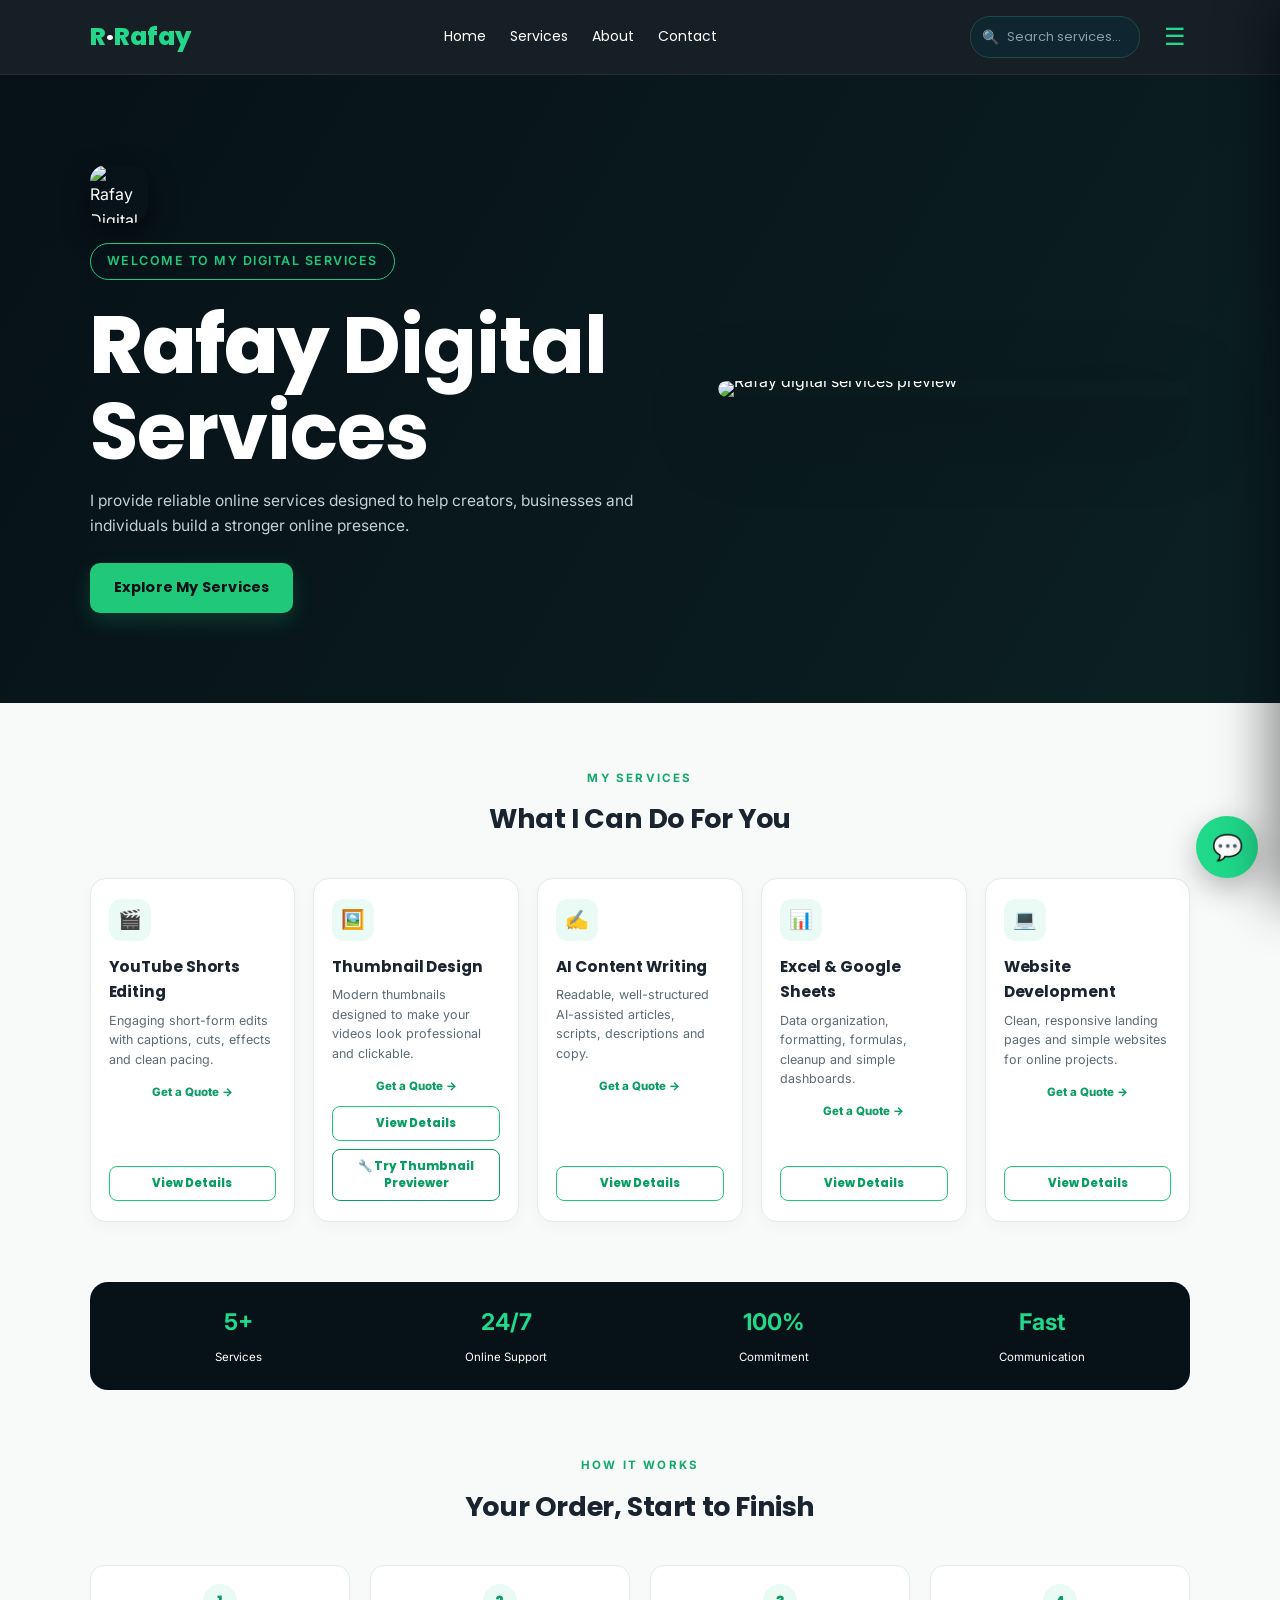
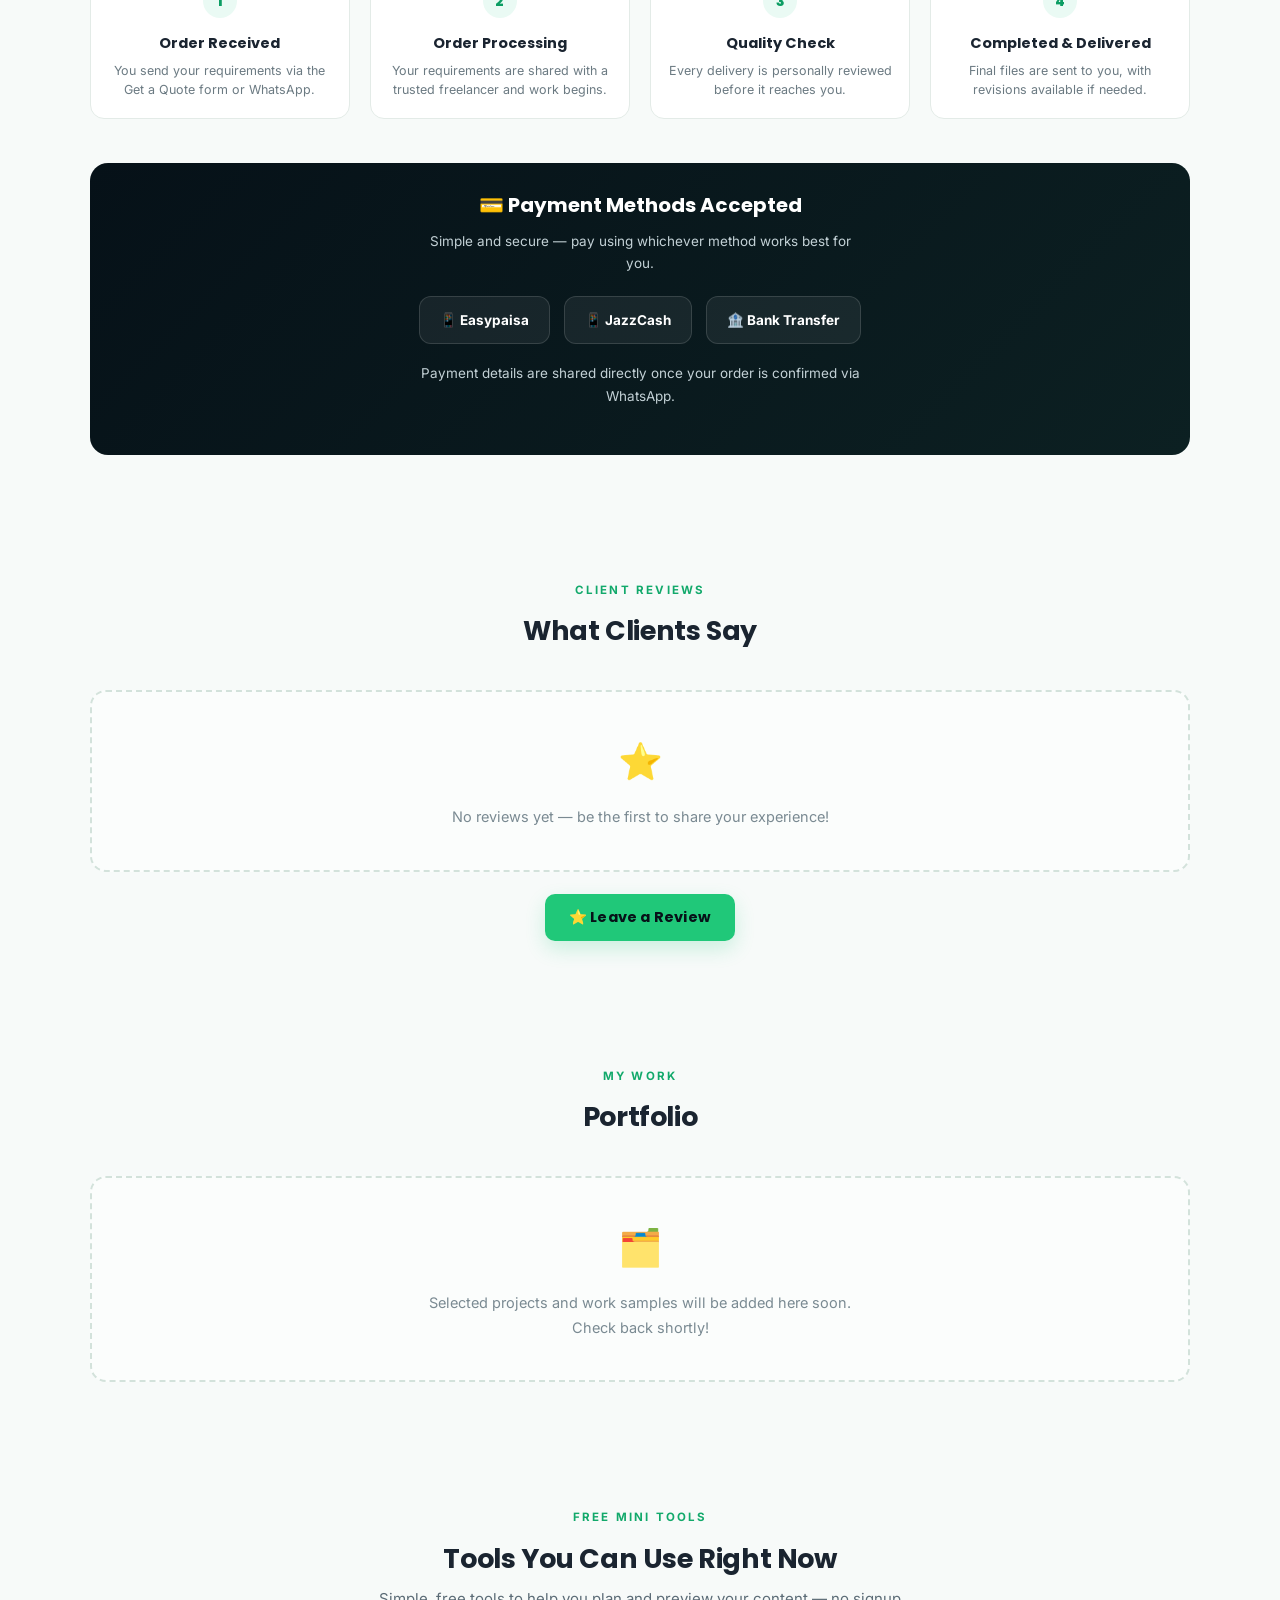
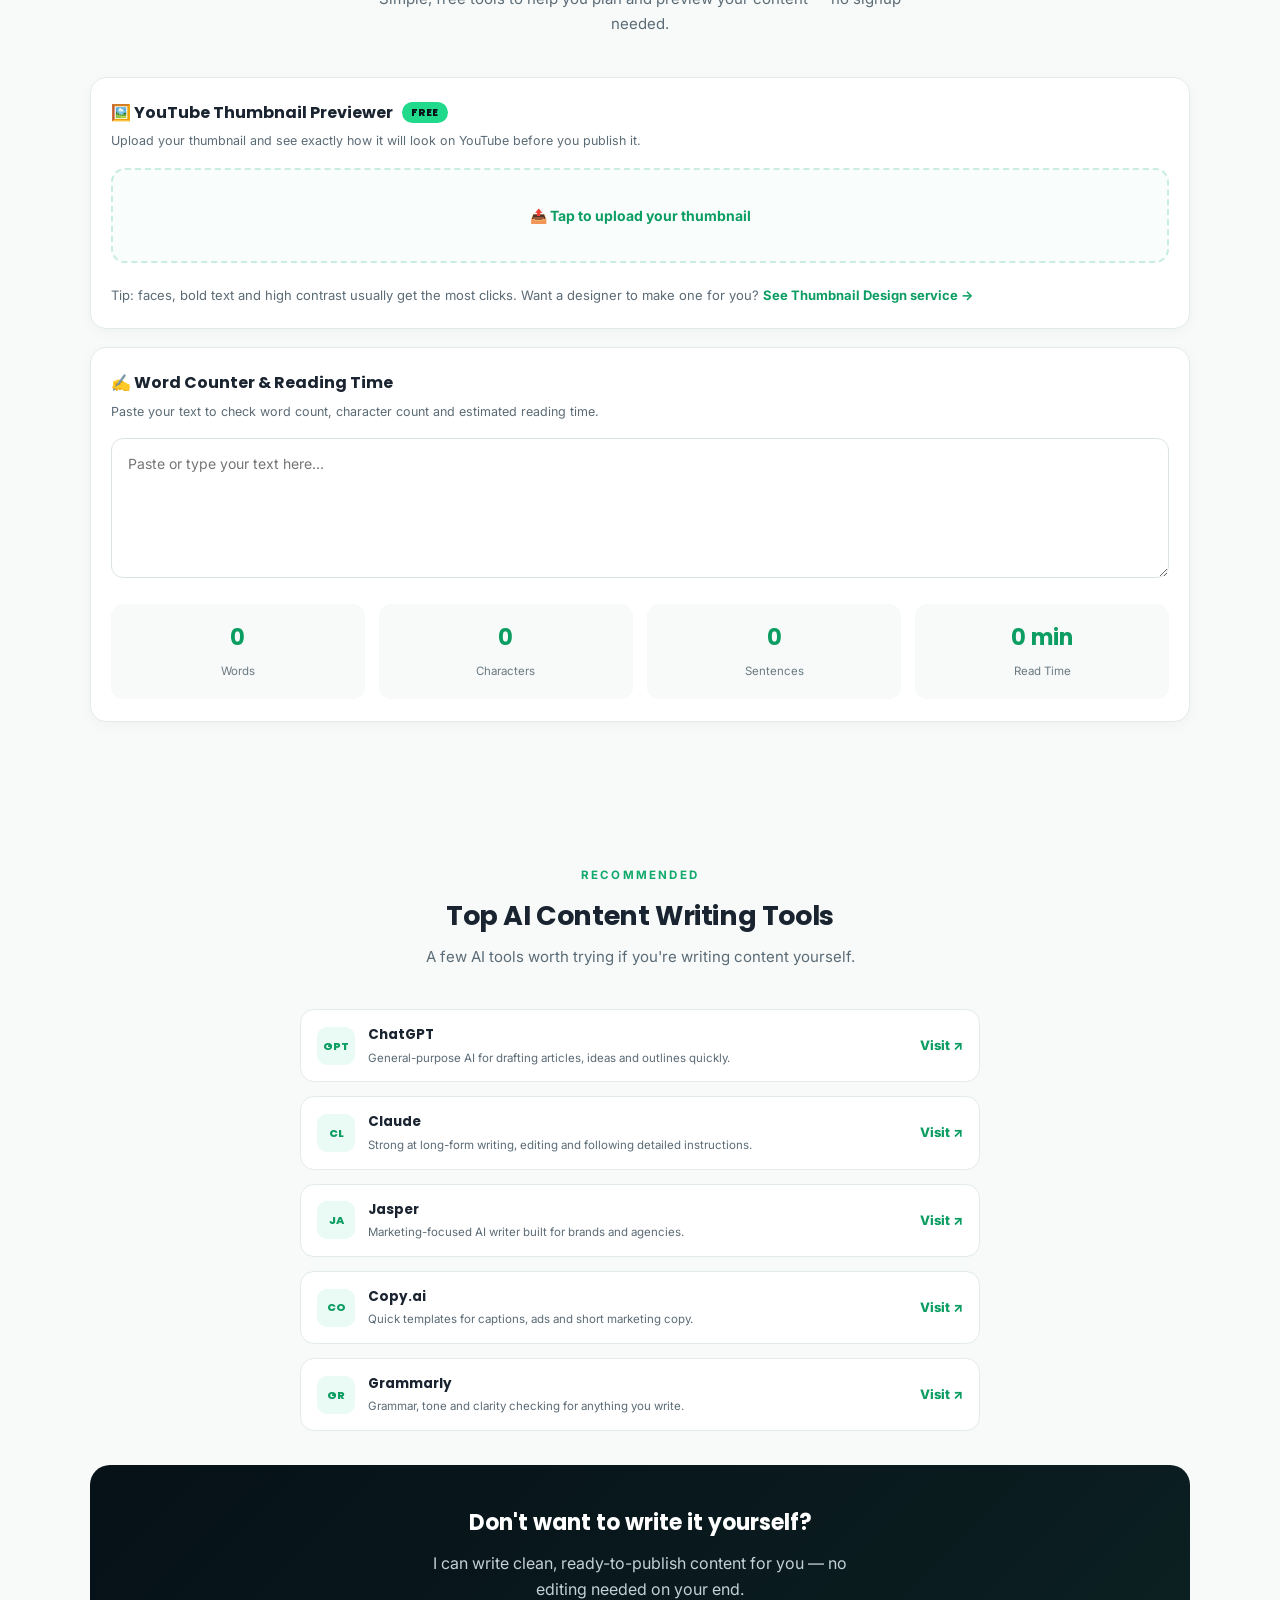
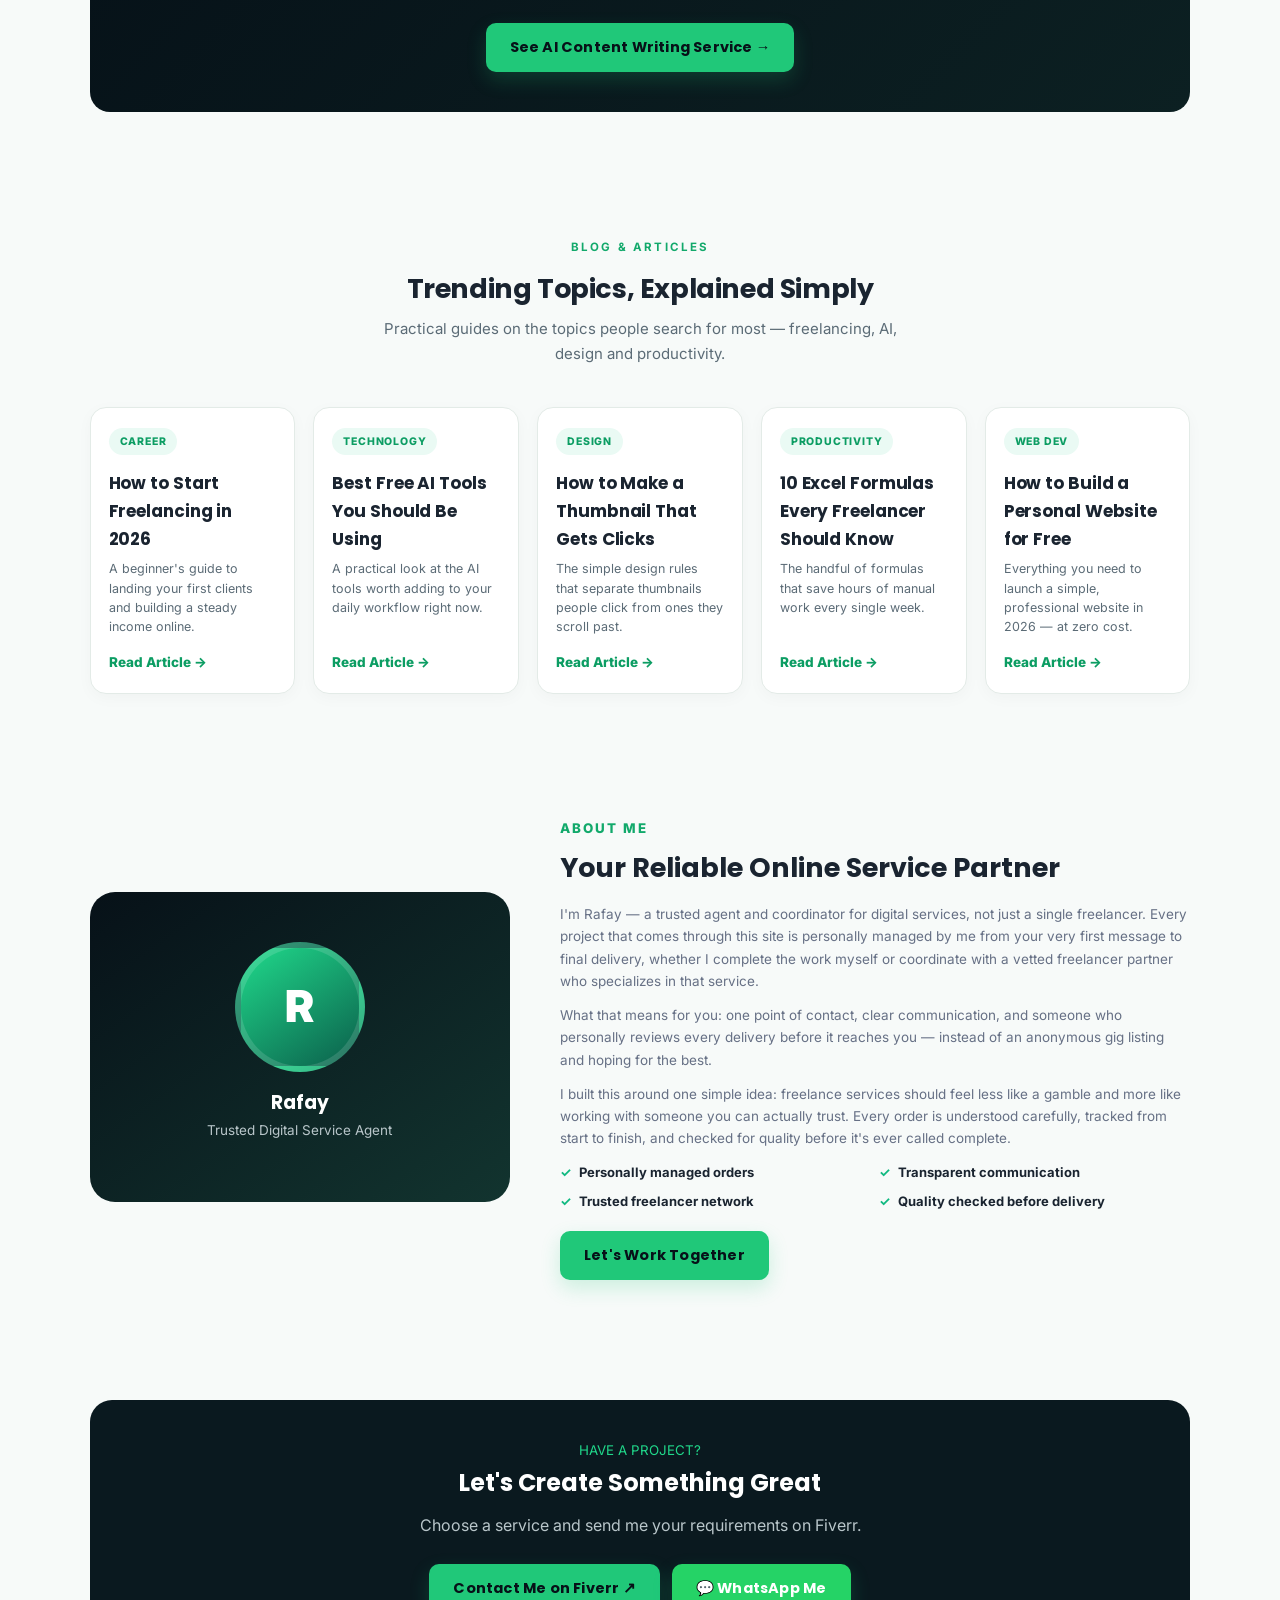
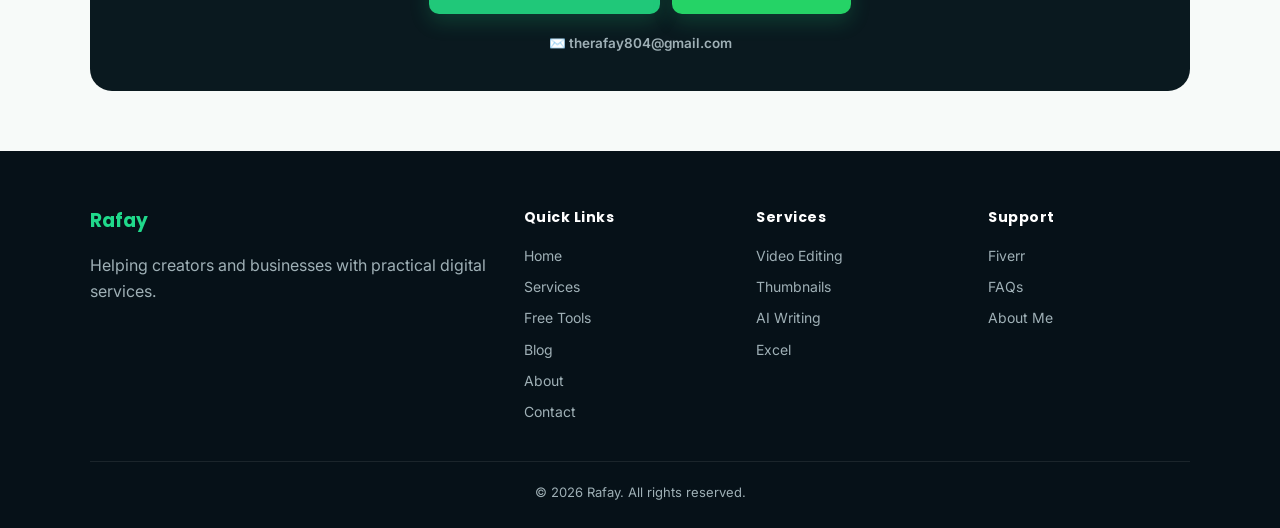
==== index.html @ 0d61519f "Create index.html" ====
<!DOCTYPE html>
<html lang="en">
<head>
  <title>Rafay Digital Services | Online Freelance Services</title>

<link rel="icon" type="image/png" href="[data-uri]">
<link rel="apple-touch-icon" href="[data-uri]">

<meta property="og:title" content="Rafay Digital Services">
<meta property="og:description" content="Freelance digital services including video editing, thumbnail design, AI content writing, Excel and website development.">
<meta property="og:image" content="https://i.postimg.cc/XJFWfyG2/logo.png">
<meta property="og:url" content="https://rafay-website.therafay804.workers.dev/">

<meta name="description" content="Rafay Digital Services offers online freelance services including YouTube Shorts editing, thumbnail design, AI content writing, Excel, Google Sheets and website development.">

<meta name="keywords" content="Rafay Digital Services, Rafay Digital, freelance services, YouTube Shorts editing, thumbnail design, AI content writing, Excel, Google Sheets, website development">

<meta name="google-site-verification" content="U_uyeUv_plLgOZVWYOtVZCwQSEdqqO8EvRCwuZuZreE">
  <meta name="google-site-verification" content="U_uyeUv_plLgOZVWYOtVZCwQSEdqqO8EvRCwuZuZreE" />
<meta charset="UTF-8">
<meta name="viewport" content="width=device-width, initial-scale=1.0">
<meta name="description" content="Rafay - Freelance digital services including video editing, thumbnail design, AI content writing, Excel and website development.">
<link rel="stylesheet" href="style.css">
<link rel="preconnect" href="https://fonts.googleapis.com">
<link rel="preconnect" href="https://fonts.gstatic.com" crossorigin>
<link href="https://fonts.googleapis.com/css2?family=Inter:wght@400;500;600;700&family=Poppins:wght@500;600;700;800&display=swap" rel="stylesheet">
</head>
<body>

<!-- ============================================================
     FIREBASE + EMAILJS SETUP — REPLACE THE VALUES BELOW
     See the setup guide for exactly where to get each value.
     ============================================================ -->
<script src="https://www.gstatic.com/firebasejs/12.11.0/firebase-app-compat.js"></script>
<script src="https://www.gstatic.com/firebasejs/12.11.0/firebase-auth-compat.js"></script>
<script src="https://www.gstatic.com/firebasejs/12.11.0/firebase-firestore-compat.js"></script>
<script src="https://cdn.jsdelivr.net/npm/@emailjs/browser@4/dist/email.min.js"></script>
<script>
  const firebaseConfig = {
    apiKey: "YOUR_FIREBASE_API_KEY",
    authDomain: "YOUR_PROJECT_ID.firebaseapp.com",
    projectId: "YOUR_PROJECT_ID",
    storageBucket: "YOUR_PROJECT_ID.appspot.com",
    messagingSenderId: "YOUR_SENDER_ID",
    appId: "YOUR_APP_ID"
  };
  firebase.initializeApp(firebaseConfig);
  const auth = firebase.auth();
  const db = firebase.firestore();

  const EMAILJS_PUBLIC_KEY = "YOUR_EMAILJS_PUBLIC_KEY";
  const EMAILJS_SERVICE_ID = "YOUR_EMAILJS_SERVICE_ID";
  const EMAILJS_TEMPLATE_ID = "YOUR_EMAILJS_TEMPLATE_ID";
  if (window.emailjs) emailjs.init(EMAILJS_PUBLIC_KEY);
</script>
<!-- ============================================================ -->

<nav>
  <div class="logo">R<span>·</span>Rafay</div>
  <div class="navlinks">
    <a href="#home">Home</a><a href="#services">Services</a><a href="#about">About</a><a href="#contact">Contact</a>
  </div>
  <div class="nav-right">
    <div class="nav-search">
      <span class="search-icon">🔍</span>
      <input type="text" id="serviceSearch" placeholder="Search services..." onkeydown="if(event.key==='Enter')searchServices()">
    </div>
    <button class="hamburger" onclick="toggleMobileMenu()" aria-label="Open menu">☰</button>
  </div>
</nav>
<div class="search-msg" id="searchMsg"></div>

<div class="menu-overlay" id="menuOverlay" onclick="toggleMobileMenu()"></div>
<div class="mobile-menu" id="mobileMenu">
  <div class="mobile-menu-head">
    <div class="logo">R<span>·</span>Rafay</div>
    <button class="mobile-menu-close" onclick="toggleMobileMenu()" aria-label="Close menu">✕</button>
  </div>
  <a href="#services" onclick="toggleMobileMenu()">SERVICES</a>
  <a href="#portfolio" onclick="toggleMobileMenu()">PORTFOLIO</a>
  <a href="#tools" onclick="toggleMobileMenu()">FREE TOOLS</a>
  <div class="mobile-menu-item">
    <button class="mobile-menu-toggle" onclick="toggleSubmenu('blogSubmenu', this)">BLOG & ARTICLES <span class="chevron">▾</span></button>
    <div class="mobile-submenu" id="blogSubmenu">
      <a href="blog-freelancing.html">How to Start Freelancing in 2026</a>
      <a href="blog-aitools.html">Best Free AI Tools You Should Be Using</a>
      <a href="blog-thumbnail.html">How to Make a Thumbnail That Gets Clicks</a>
      <a href="blog-excel.html">10 Excel Formulas Every Freelancer Should Know</a>
      <a href="blog-website.html">How to Build a Personal Website for Free</a>
      <a href="blog-ai-human-touch.html">Using AI Without Losing the Human Touch</a>
      <a href="blog-shortform-video.html">Why Short-Form Video Took Over</a>
      <a href="blog-solopreneur.html">The Rise of the Solopreneur</a>
    </div>
  </div>
  <a href="#about" onclick="toggleMobileMenu()">COMPANY</a>
  <a href="#contact" onclick="toggleMobileMenu()">CONTACT US</a>
  <a href="privacy-policy.html">PRIVACY POLICY</a>
  <a onclick="toggleMobileMenu();openAccountModal()">MY ACCOUNT</a>
  <button class="mobile-login-btn" id="mobileAuthBtn" onclick="toggleMobileMenu();handleAuthButtonClick()">👤 Login / Sign Up</button>
</div>

<header class="hero" id="home">
  <div>
    <img src="https://i.postimg.cc/XJFWfyG2/logo.png" alt="Rafay Digital Services" class="hero-logo">
    <div class="badge">WELCOME TO MY DIGITAL SERVICES</div>
    <h1 class="main-title">
  Rafay <span>Digital Services</span>
    </h1>
    <p>I provide reliable online services designed to help creators, businesses and individuals build a stronger online presence.</p>
    <a class="btn" href="#services">Explore My Services</a>
  </div>
<div class="hero-card"><img src="hero-mockup.png" class="hero-mockup-img" alt="Rafay digital services preview"></div>
</header>

<section id="services">
  <div class="section-title"><small>MY SERVICES</small><h2>What I Can Do For You</h2></div>
  <div class="grid">
    <div class="card" data-service="youtube"><div class="icon">🎬</div><h3>YouTube Shorts Editing</h3><p>Engaging short-form edits with captions, cuts, effects and clean pacing.</p><button class="mini" onclick="openQuoteModal('youtube')">Get a Quote →</button><button class="details-btn" onclick="openServiceModal('youtube')">View Details</button></div>
    <div class="card" data-service="thumbnail"><div class="icon">🖼️</div><h3>Thumbnail Design</h3><p>Modern thumbnails designed to make your videos look professional and clickable.</p><button class="mini" onclick="openQuoteModal('thumbnail')">Get a Quote →</button><button class="details-btn" onclick="openServiceModal('thumbnail')">View Details</button><button class="details-btn tool-link-btn" onclick="highlightTool('thumbnail-tool')">🔧 Try Thumbnail Previewer</button></div>
    <div class="card" data-service="writing"><div class="icon">✍️</div><h3>AI Content Writing</h3><p>Readable, well-structured AI-assisted articles, scripts, descriptions and copy.</p><button class="mini" onclick="openQuoteModal('writing')">Get a Quote →</button><button class="details-btn" onclick="openServiceModal('writing')">View Details</button></div>
    <div class="card" data-service="excel"><div class="icon">📊</div><h3>Excel & Google Sheets</h3><p>Data organization, formatting, formulas, cleanup and simple dashboards.</p><button class="mini" onclick="openQuoteModal('excel')">Get a Quote →</button><button class="details-btn" onclick="openServiceModal('excel')">View Details</button></div>
    <div class="card" data-service="website"><div class="icon">💻</div><h3>Website Development</h3><p>Clean, responsive landing pages and simple websites for online projects.</p><button class="mini" onclick="openQuoteModal('website')">Get a Quote →</button><button class="details-btn" onclick="openServiceModal('website')">View Details</button></div>
  </div>
</section>

<div class="modal-overlay" id="serviceModal">
  <div class="modal-box">
    <button class="modal-close" onclick="closeServiceModal()">✕</button>
    <div class="modal-icon" id="modalIcon"></div>
    <h3 id="modalTitle"></h3>
    <p class="modal-sub" id="modalSub"></p>
    <ul id="modalList"></ul>
    <a class="btn modal-cta" id="modalCta" href="https://www.fiverr.com/" target="_blank">Order This Service on Fiverr ↗</a>
  </div>
</div>

<div class="modal-overlay" id="loginModal">
  <div class="modal-box">
    <button class="modal-close" onclick="closeLoginModal()">✕</button>
    <div class="modal-icon">👤</div>
    <h3 id="authTitle">Create Your Account</h3>
    <p class="modal-sub" id="authSub">Sign up to save your details and track your orders on this device.</p>

    <div class="login-form" id="signupForm">
      <label>Full Name</label>
      <input type="text" id="signupName" placeholder="Your name">
      <label>Email</label>
      <input type="email" id="signupEmail" placeholder="you@example.com">
      <label>Set Password</label>
      <input type="password" id="signupPassword" placeholder="Create a password">
      <button class="btn" style="width:100%;margin-top:16px" onclick="submitSignup()">Create Account</button>
      <p class="auth-switch">Already have an account? <a onclick="switchAuthMode('login')">Log in</a></p>
    </div>

    <div class="login-form" id="loginForm" style="display:none">
      <label>Email</label>
      <input type="email" id="loginEmailInput" placeholder="you@example.com">
      <label>Password</label>
      <input type="password" id="loginPasswordInput" placeholder="Your password">
      <button class="btn" style="width:100%;margin-top:16px" onclick="submitLoginForm()">Log In</button>
      <p class="auth-switch">Don't have an account? <a onclick="switchAuthMode('signup')">Sign up</a></p>
    </div>

    <p class="login-note" id="loginNote"></p>
  </div>
</div>

<div class="modal-overlay" id="accountModal">
  <div class="modal-box">
    <button class="modal-close" onclick="closeAccountModal()">✕</button>
    <div class="modal-icon">👤</div>
    <h3 id="accountName"></h3>
    <p class="modal-sub" id="accountEmail"></p>
    <div class="account-orders">
      <h4>Your Orders</h4>
      <div id="accountOrdersList"></div>
    </div>
    <button class="details-btn" style="margin-top:18px" onclick="closeAccountModal();logOutUser()">Log Out</button>
  </div>
</div>

<div class="modal-overlay" id="reviewModal">
  <div class="modal-box">
    <button class="modal-close" onclick="closeReviewModal()">✕</button>
    <div class="modal-icon">⭐</div>
    <h3>Leave a Review</h3>
    <p class="modal-sub">Had your order completed? Let others know how it went.</p>
    <div class="star-rating" id="starRating">
      <span data-star="1" onclick="setRating(1)">★</span>
      <span data-star="2" onclick="setRating(2)">★</span>
      <span data-star="3" onclick="setRating(3)">★</span>
      <span data-star="4" onclick="setRating(4)">★</span>
      <span data-star="5" onclick="setRating(5)">★</span>
    </div>
    <div class="login-form">
      <label>Your Name</label>
      <input type="text" id="reviewName" placeholder="Your name">
      <label>Your Review</label>
      <textarea id="reviewText" class="wc-textarea" style="min-height:80px" placeholder="How was your experience?"></textarea>
      <button class="btn" style="width:100%;margin-top:16px" onclick="submitReview()">Send Review via WhatsApp →</button>
    </div>
  </div>
</div>

<div class="modal-overlay" id="quoteModal">
  <div class="modal-box quote-modal-box">
    <button class="modal-close" onclick="closeQuoteModal()">✕</button>
    <div class="modal-icon">📩</div>
    <h3>Get a Free Quote</h3>
    <p class="modal-sub">Fill in your requirements — this opens WhatsApp with your details ready to send.</p>
    <div class="quote-notice">Please note: I coordinate with trusted, vetted freelancers to complete your order. I personally handle your requirements, communication, quality checks and support — but the actual work is completed by a freelancer, not by me directly.</div>
    <div class="login-form">
      <label>Your Name</label>
      <input type="text" id="quoteName" placeholder="Your name">
      <label>Service Needed</label>
      <select id="quoteService">
        <option value="YouTube Shorts Editing">YouTube Shorts Editing</option>
        <option value="Thumbnail Design">Thumbnail Design</option>
        <option value="AI Content Writing">AI Content Writing</option>
        <option value="Excel & Google Sheets">Excel & Google Sheets</option>
        <option value="Website Development">Website Development</option>
        <option value="Other">Other</option>
      </select>
      <label>Your Requirements</label>
      <textarea id="quoteDetails" class="wc-textarea" style="min-height:90px" placeholder="Describe what you need..."></textarea>
      <label>Budget (optional)</label>
      <input type="text" id="quoteBudget" placeholder="e.g. $20 - $30">
      <label>Deadline (optional)</label>
      <input type="text" id="quoteDeadline" placeholder="e.g. 3 days">
      <button class="btn" style="width:100%;margin-top:16px" onclick="submitQuote()">Send via WhatsApp →</button>
    </div>
  </div>
</div>

<div class="stats">
  <div class="stat"><strong>5+</strong><span>Services</span></div>
  <div class="stat"><strong>24/7</strong><span>Online Support</span></div>
  <div class="stat"><strong>100%</strong><span>Commitment</span></div>
  <div class="stat"><strong>Fast</strong><span>Communication</span></div>
</div>

<section id="process">
  <div class="section-title"><small>HOW IT WORKS</small><h2>Your Order, Start to Finish</h2></div>
  <div class="process-grid">
    <div class="process-step"><div class="process-num">1</div><h4>Order Received</h4><p>You send your requirements via the Get a Quote form or WhatsApp.</p></div>
    <div class="process-step"><div class="process-num">2</div><h4>Order Processing</h4><p>Your requirements are shared with a trusted freelancer and work begins.</p></div>
    <div class="process-step"><div class="process-num">3</div><h4>Quality Check</h4><p>Every delivery is personally reviewed before it reaches you.</p></div>
    <div class="process-step"><div class="process-num">4</div><h4>Completed & Delivered</h4><p>Final files are sent to you, with revisions available if needed.</p></div>
  </div>

  <div class="payment-box">
    <h3>💳 Payment Methods Accepted</h3>
    <p>Simple and secure — pay using whichever method works best for you.</p>
    <div class="payment-methods">
      <div class="payment-pill">📱 Easypaisa</div>
      <div class="payment-pill">📱 JazzCash</div>
      <div class="payment-pill">🏦 Bank Transfer</div>
    </div>
    <p class="payment-note">Payment details are shared directly once your order is confirmed via WhatsApp.</p>
  </div>
</section>

<section id="testimonials">
  <div class="section-title"><small>CLIENT REVIEWS</small><h2>What Clients Say</h2></div>
  <div class="portfolio-placeholder">
    <div class="portfolio-icon">⭐</div>
    <p>No reviews yet — be the first to share your experience!</p>
  </div>
  <div style="text-align:center;margin-top:22px">
    <button class="btn" onclick="openReviewModal()">⭐ Leave a Review</button>
  </div>
</section>

<section id="portfolio">
  <div class="section-title"><small>MY WORK</small><h2>Portfolio</h2></div>
  <div class="portfolio-placeholder">
    <div class="portfolio-icon">🗂️</div>
    <p>Selected projects and work samples will be added here soon.<br>Check back shortly!</p>
  </div>
</section>

<section id="tools">
  <div class="section-title"><small>FREE MINI TOOLS</small><h2>Tools You Can Use Right Now</h2></div>
  <p class="tools-intro">Simple, free tools to help you plan and preview your content — no signup needed.</p>

  <div class="tool-card" id="thumbnail-tool">
    <div class="tool-card-head">
      <h3>🖼️ YouTube Thumbnail Previewer <span class="tag-new">FREE</span></h3>
      <p>Upload your thumbnail and see exactly how it will look on YouTube before you publish it.</p>
    </div>

    <label class="upload-zone" for="thumbUpload">
      <input type="file" id="thumbUpload" accept="image/*" onchange="handleThumbnailUpload(event)" hidden>
      <span id="uploadZoneText">📤 Tap to upload your thumbnail</span>
    </label>

    <div class="yt-preview-grid" id="ytPreviewGrid">
      <div class="yt-mock-block">
        <span class="yt-mock-label">Suggested Videos View</span>
        <div class="yt-mock-row">
          <div class="yt-thumb-row"><img id="ytThumbRow" alt="Thumbnail preview"></div>
          <div class="yt-info">
            <div class="yt-title">Your Awesome Video Title Goes Here</div>
            <div class="yt-meta">Rafay Digital Services • 12K views • 2 days ago</div>
          </div>
        </div>
      </div>

      <div class="yt-mock-block">
        <span class="yt-mock-label">Home Feed View</span>
        <div class="yt-thumb-grid"><img id="ytThumbGrid" alt="Thumbnail preview"></div>
        <div class="yt-info-grid">
          <div class="yt-avatar">R</div>
          <div>
            <div class="yt-title">Your Awesome Video Title Goes Here</div>
            <div class="yt-meta">Rafay Digital Services<br>12K views • 2 days ago</div>
          </div>
        </div>
      </div>
    </div>
    <p class="tool-note">Tip: faces, bold text and high contrast usually get the most clicks. Want a designer to make one for you? <a href="#services" onclick="highlightService('thumbnail')">See Thumbnail Design service →</a></p>
  </div>

  <div class="tool-card">
    <div class="tool-card-head">
      <h3>✍️ Word Counter & Reading Time</h3>
      <p>Paste your text to check word count, character count and estimated reading time.</p>
    </div>
    <textarea id="wcInput" class="wc-textarea" placeholder="Paste or type your text here..." oninput="updateWordCount()"></textarea>
    <div class="wc-stats">
      <div class="wc-stat"><strong id="wcWords">0</strong><span>Words</span></div>
      <div class="wc-stat"><strong id="wcChars">0</strong><span>Characters</span></div>
      <div class="wc-stat"><strong id="wcSentences">0</strong><span>Sentences</span></div>
      <div class="wc-stat"><strong id="wcTime">0 min</strong><span>Read Time</span></div>
    </div>
  </div>
</section>

<section id="ai-tools">
  <div class="section-title"><small>RECOMMENDED</small><h2>Top AI Content Writing Tools</h2></div>
  <p class="tools-intro">A few AI tools worth trying if you're writing content yourself.</p>

  <div class="ai-tools-list">
    <div class="ai-tool-card">
      <div class="ai-tool-icon">GPT</div>
      <div class="ai-tool-info"><h4>ChatGPT</h4><p>General-purpose AI for drafting articles, ideas and outlines quickly.</p></div>
      <a class="ai-tool-link" href="https://chatgpt.com" target="_blank">Visit ↗</a>
    </div>
    <div class="ai-tool-card">
      <div class="ai-tool-icon">CL</div>
      <div class="ai-tool-info"><h4>Claude</h4><p>Strong at long-form writing, editing and following detailed instructions.</p></div>
      <a class="ai-tool-link" href="https://claude.ai" target="_blank">Visit ↗</a>
    </div>
    <div class="ai-tool-card">
      <div class="ai-tool-icon">JA</div>
      <div class="ai-tool-info"><h4>Jasper</h4><p>Marketing-focused AI writer built for brands and agencies.</p></div>
      <a class="ai-tool-link" href="https://www.jasper.ai" target="_blank">Visit ↗</a>
    </div>
    <div class="ai-tool-card">
      <div class="ai-tool-icon">CO</div>
      <div class="ai-tool-info"><h4>Copy.ai</h4><p>Quick templates for captions, ads and short marketing copy.</p></div>
      <a class="ai-tool-link" href="https://www.copy.ai" target="_blank">Visit ↗</a>
    </div>
    <div class="ai-tool-card">
      <div class="ai-tool-icon">GR</div>
      <div class="ai-tool-info"><h4>Grammarly</h4><p>Grammar, tone and clarity checking for anything you write.</p></div>
      <a class="ai-tool-link" href="https://www.grammarly.com" target="_blank">Visit ↗</a>
    </div>
  </div>

  <div class="ai-tools-cta">
    <h3>Don't want to write it yourself?</h3>
    <p>I can write clean, ready-to-publish content for you — no editing needed on your end.</p>
    <a class="btn" href="#services" onclick="highlightService('writing')">See AI Content Writing Service →</a>
  </div>
</section>

<section id="blog">
  <div class="section-title"><small>BLOG & ARTICLES</small><h2>Trending Topics, Explained Simply</h2></div>
  <p class="tools-intro">Practical guides on the topics people search for most — freelancing, AI, design and productivity.</p>

  <div class="grid">
    <a class="card blog-card" href="blog-freelancing.html">
      <span class="blog-tag">CAREER</span>
      <h3>How to Start Freelancing in 2026</h3>
      <p>A beginner's guide to landing your first clients and building a steady income online.</p>
      <span class="blog-read">Read Article →</span>
    </a>
    <a class="card blog-card" href="blog-aitools.html">
      <span class="blog-tag">TECHNOLOGY</span>
      <h3>Best Free AI Tools You Should Be Using</h3>
      <p>A practical look at the AI tools worth adding to your daily workflow right now.</p>
      <span class="blog-read">Read Article →</span>
    </a>
    <a class="card blog-card" href="blog-thumbnail.html">
      <span class="blog-tag">DESIGN</span>
      <h3>How to Make a Thumbnail That Gets Clicks</h3>
      <p>The simple design rules that separate thumbnails people click from ones they scroll past.</p>
      <span class="blog-read">Read Article →</span>
    </a>
    <a class="card blog-card" href="blog-excel.html">
      <span class="blog-tag">PRODUCTIVITY</span>
      <h3>10 Excel Formulas Every Freelancer Should Know</h3>
      <p>The handful of formulas that save hours of manual work every single week.</p>
      <span class="blog-read">Read Article →</span>
    </a>
    <a class="card blog-card" href="blog-website.html">
      <span class="blog-tag">WEB DEV</span>
      <h3>How to Build a Personal Website for Free</h3>
      <p>Everything you need to launch a simple, professional website in 2026 — at zero cost.</p>
      <span class="blog-read">Read Article →</span>
    </a>
  </div>
</section>

<section id="about">
  <div class="about">
    <div class="about-box"><div style="text-align:center"><div class="avatar" style="margin:auto;width:130px;height:130px;font-size:44px">R</div><h3 style="margin-top:16px">Rafay</h3><p style="color:#b9c6ca">Trusted Digital Service Agent</p></div></div>
    <div>
      <small style="color:#12a96b;font-weight:800;letter-spacing:2px">ABOUT ME</small>
      <h2>Your Reliable Online Service Partner</h2>
      <p>I'm Rafay — a trusted agent and coordinator for digital services, not just a single freelancer. Every project that comes through this site is personally managed by me from your very first message to final delivery, whether I complete the work myself or coordinate with a vetted freelancer partner who specializes in that service.</p>
      <p>What that means for you: one point of contact, clear communication, and someone who personally reviews every delivery before it reaches you — instead of an anonymous gig listing and hoping for the best.</p>
      <p>I built this around one simple idea: freelance services should feel less like a gamble and more like working with someone you can actually trust. Every order is understood carefully, tracked from start to finish, and checked for quality before it's ever called complete.</p>
      <div class="checks"><span>Personally managed orders</span><span>Transparent communication</span><span>Trusted freelancer network</span><span>Quality checked before delivery</span></div>
      <a class="btn" href="#contact">Let's Work Together</a>
    </div>
  </div>
</section>

<section id="contact">
  <div class="cta">
    <small class="green">HAVE A PROJECT?</small>
    <h2>Let's Create Something Great</h2>
    <p>Choose a service and send me your requirements on Fiverr.</p>
    <div class="cta-buttons">
      <a class="btn" href="https://www.fiverr.com/" target="_blank">Contact Me on Fiverr ↗</a>
      <a class="btn" href="https://wa.me/923347840658" target="_blank" style="background:#25D366;color:#fff">💬 WhatsApp Me</a>
    </div>
    <a class="email-link" href="mailto:therafay804@gmail.com">✉️ therafay804@gmail.com</a>
  </div>
</section>

<footer>
  <div><h3 class="green">Rafay</h3><p>Helping creators and businesses with practical digital services.</p></div>
  <div><h4>Quick Links</h4><a href="#home">Home</a><a href="#services">Services</a><a href="#tools">Free Tools</a><a href="#blog">Blog</a><a href="#about">About</a><a href="#contact">Contact</a></div>
  <div><h4>Services</h4><a href="#services">Video Editing</a><a href="#services">Thumbnails</a><a href="#services">AI Writing</a><a href="#services">Excel</a></div>
  <div><h4>Support</h4><a href="#contact">Fiverr</a><a href="#services">FAQs</a><a href="#about">About Me</a></div>
  <div class="copy">© 2026 Rafay. All rights reserved.</div>
</footer>

<button class="chat-toggle" onclick="toggleChat()">💬</button>
<div class="chatbox" id="chatbox">
  <div class="chathead"><span>Chat with Rafay 🤖</span><button onclick="toggleChat()" style="background:none;border:0;color:white;font-size:20px">×</button></div>
  <div class="chatmessages" id="messages">
    <div class="msg bot">Hi! 👋 I'm Rafay's website assistant. What service are you interested in?</div>
  </div>
  <div class="chatinput"><input id="chatinput" placeholder="Type your question..." onkeydown="if(event.key==='Enter')sendMsg()"><button onclick="sendMsg()">Send</button></div>
</div>

<script>
function toggleChat(){const b=document.getElementById('chatbox');b.style.display=b.style.display==='block'?'none':'block'}
function sendMsg(){
 const input=document.getElementById('chatinput'), text=input.value.trim(); if(!text)return;
 const box=document.getElementById('messages');
 box.innerHTML += `<div class="msg user">${escapeHtml(text)}</div>`;
 input.value='';
   let reply = getBotResponse(text);
 setTimeout(()=>{box.innerHTML += `<div class="msg bot">${reply}</div>`;box.scrollTop=box.scrollHeight},400);
 box.scrollTop=box.scrollHeight;
}
function escapeHtml(s){return s.replace(/[&<>"']/g,m=>({'&':'&amp;','<':'&lt;','>':'&gt;','"':'&quot;',"'":'&#039;'}[m]))}
</script>
<script>
const serviceDetails = {
  youtube: {
    icon: "🎬",
    title: "YouTube Shorts Editing",
    sub: "Fast-paced, professional short-form video edits for Reels, Shorts and TikTok.",
    items: [
      "Trimming, cutting and pacing for maximum engagement",
      "Auto captions / subtitles styled to match your brand",
      "Transitions, zooms and clean sound effects",
      "Background music selection and syncing",
      "Color correction for a polished look",
      "Export in 9:16, 1:1 or 16:9 as needed",
      "1-2 revisions included",
      "Fast turnaround (usually 24-48 hours)"
    ]
  },
  thumbnail: {
    icon: "🖼️",
    title: "Thumbnail Design",
    sub: "Eye-catching, click-worthy thumbnails designed to boost your CTR.",
    items: [
      "Custom design based on your video topic",
      "Bold text, contrast and facial expression focus",
      "2-3 initial concepts to choose from",
      "High-resolution PNG/JPG file",
      "Editable source file (PSD) on request",
      "Matches your channel's branding/colors",
      "Unlimited minor tweaks until you're happy",
      "Delivery within 24 hours"
    ]
  },
  writing: {
    icon: "✍️",
    title: "AI Content Writing",
    sub: "Clear, well-researched, human-sounding written content for any purpose.",
    items: [
      "Blog posts, articles and website copy",
      "Video scripts and voiceover scripts",
      "Product descriptions and captions",
      "SEO-friendly structure and keywords",
      "Plagiarism-free, proofread content",
      "Tailored tone (formal, casual, persuasive, etc.)",
      "1 free revision included",
      "Fast delivery based on word count"
    ]
  },
  excel: {
    icon: "📊",
    title: "Excel & Google Sheets",
    sub: "Organized, functional spreadsheets that make your data easy to use.",
    items: [
      "Data entry, cleanup and formatting",
      "Formulas (VLOOKUP, IF, SUMIFS, etc.)",
      "Simple dashboards and charts",
      "Automated calculations and templates",
      "Budget trackers, invoices and to-do sheets",
      "Google Sheets sharing/collaboration setup",
      "Clear explanation of how the sheet works",
      "Quick turnaround for most tasks"
    ]
  },
  website: {
    icon: "💻",
    title: "Website Development",
    sub: "Clean, responsive websites and landing pages built for real results.",
    items: [
      "Single-page or multi-page websites",
      "Mobile-friendly, responsive design",
      "Contact sections, buttons and forms",
      "Fast-loading, clean code (HTML/CSS/JS)",
      "Basic SEO setup (titles, meta tags)",
      "Free hosting guidance (e.g. Cloudflare, Netlify)",
      "1 round of revisions included",
      "Source files provided after completion"
    ]
  }
};

function openServiceModal(key){
  const data = serviceDetails[key];
  if(!data) return;
  document.getElementById('modalIcon').textContent = data.icon;
  document.getElementById('modalTitle').textContent = data.title;
  document.getElementById('modalSub').textContent = data.sub;
  const list = document.getElementById('modalList');
  list.innerHTML = '';
  data.items.forEach(item => {
    const li = document.createElement('li');
    li.textContent = item;
    list.appendChild(li);
  });

  const cta = document.getElementById('modalCta');
  cta.removeAttribute('href');
  cta.removeAttribute('target');
  cta.textContent = 'Get a Quote for This Service →';
  cta.onclick = function(){ closeServiceModal(); openQuoteModal(key); };

  document.getElementById('serviceModal').classList.add('active');
  document.body.style.overflow = 'hidden';
}

function closeServiceModal(){
  document.getElementById('serviceModal').classList.remove('active');
  document.body.style.overflow = '';
}

document.getElementById('serviceModal').addEventListener('click', function(e){
  if(e.target === this) closeServiceModal();
});

function toggleMobileMenu(){
  document.getElementById('mobileMenu').classList.toggle('active');
  document.getElementById('menuOverlay').classList.toggle('active');
}

function toggleSubmenu(id, btn){
  document.getElementById(id).classList.toggle('open');
  btn.classList.toggle('open');
}

function getStoredAccount(){
  try{
    const raw = localStorage.getItem('rafayhub_account');
    return raw ? JSON.parse(raw) : null;
  }catch(e){ return null; }
}

function getStoredOrders(){
  try{
    const raw = localStorage.getItem('rafayhub_orders');
    return raw ? JSON.parse(raw) : [];
  }catch(e){ return []; }
}

function isLoggedIn(){
  try{
    return !!(localStorage.getItem('rafayhub_session') && getStoredAccount());
  }catch(e){ return false; }
}

function switchAuthMode(mode){
  document.getElementById('signupForm').style.display = mode === 'signup' ? 'flex' : 'none';
  document.getElementById('loginForm').style.display = mode === 'login' ? 'flex' : 'none';
  document.getElementById('authTitle').textContent = mode === 'signup' ? 'Create Your Account' : 'Welcome Back';
  document.getElementById('authSub').textContent = mode === 'signup' ? "Sign up to save your details and track your orders on this device." : "Log in to see your saved details and orders.";
  document.getElementById('loginNote').classList.remove('show');
}

function openLoginModal(){
  switchAuthMode(getStoredAccount() ? 'login' : 'signup');
  document.getElementById('loginModal').classList.add('active');
  document.body.style.overflow = 'hidden';
}
function closeLoginModal(){
  document.getElementById('loginModal').classList.remove('active');
  document.body.style.overflow = '';
}
document.getElementById('loginModal').addEventListener('click', function(e){
  if(e.target === this) closeLoginModal();
});

function submitSignup(){
  const name = document.getElementById('signupName').value.trim();
  const email = document.getElementById('signupEmail').value.trim();
  const password = document.getElementById('signupPassword').value.trim();
  const note = document.getElementById('loginNote');

  if(!name || !email || !password){
    note.textContent = "Please fill in all fields.";
    note.style.color = "#d84343";
    note.classList.add('show');
    return;
  }
  if(!email.includes('@') || !email.includes('.')){
    note.textContent = "Please enter a valid email address.";
    note.style.color = "#d84343";
    note.classList.add('show');
    return;
  }

  try{
    localStorage.setItem('rafayhub_account', JSON.stringify({name, email, password}));
    localStorage.setItem('rafayhub_session', email);
  }catch(e){
    note.textContent = "Couldn't save your account on this device.";
    note.style.color = "#d84343";
    note.classList.add('show');
    return;
  }

  note.textContent = "Account created! You're now logged in.";
  note.style.color = "#0c9d63";
  note.classList.add('show');
  updateAuthUI();
  setTimeout(closeLoginModal, 1200);
}

function submitLoginForm(){
  const email = document.getElementById('loginEmailInput').value.trim();
  const password = document.getElementById('loginPasswordInput').value.trim();
  const note = document.getElementById('loginNote');
  const account = getStoredAccount();

  if(!account || account.email !== email || account.password !== password){
    note.textContent = "Incorrect email or password for this device.";
    note.style.color = "#d84343";
    note.classList.add('show');
    return;
  }

  localStorage.setItem('rafayhub_session', email);
  note.textContent = "Welcome back, " + account.name + "!";
  note.style.color = "#0c9d63";
  note.classList.add('show');
  updateAuthUI();
  setTimeout(closeLoginModal, 1000);
}

function logOutUser(){
  localStorage.removeItem('rafayhub_session');
  updateAuthUI();
}

function handleAuthButtonClick(){
  if(isLoggedIn()){
    logOutUser();
  } else {
    openLoginModal();
  }
}

function updateAuthUI(){
  const btn = document.getElementById('mobileAuthBtn');
  if(!btn) return;
  if(isLoggedIn()){
    const account = getStoredAccount();
    btn.textContent = "👋 Log Out (" + account.name.split(' ')[0] + ")";
  } else {
    btn.textContent = "👤 Login / Sign Up";
  }
}

function openAccountModal(){
  if(!isLoggedIn()){
    openLoginModal();
    return;
  }
  const account = getStoredAccount();
  document.getElementById('accountName').textContent = account.name;
  document.getElementById('accountEmail').textContent = account.email;

  const orders = getStoredOrders();
  const list = document.getElementById('accountOrdersList');
  list.innerHTML = '';
  if(orders.length === 0){
    list.innerHTML = '<p class="no-orders">No orders yet. Submit a Get a Quote request to see it here.</p>';
  } else {
    orders.slice().reverse().forEach(order => {
      const div = document.createElement('div');
      div.className = 'order-item';
      div.innerHTML = '<div class="order-item-top"><strong>' + order.service + '</strong><span class="order-status">' + order.status + '</span></div><p>' + order.details + '</p><small>' + order.date + '</small>';
      list.appendChild(div);
    });
  }

  document.getElementById('accountModal').classList.add('active');
  document.body.style.overflow = 'hidden';
}
function closeAccountModal(){
  document.getElementById('accountModal').classList.remove('active');
  document.body.style.overflow = '';
}
document.getElementById('accountModal').addEventListener('click', function(e){
  if(e.target === this) closeAccountModal();
});

document.addEventListener('DOMContentLoaded', updateAuthUI);

let selectedRating = 0;
function setRating(n){
  selectedRating = n;
  document.querySelectorAll('#starRating span').forEach(s => {
    s.classList.toggle('active', parseInt(s.dataset.star) <= n);
  });
}

function openReviewModal(){
  selectedRating = 0;
  document.querySelectorAll('#starRating span').forEach(s => s.classList.remove('active'));
  document.getElementById('reviewName').value = '';
  document.getElementById('reviewText').value = '';
  document.getElementById('reviewModal').classList.add('active');
  document.body.style.overflow = 'hidden';
}
function closeReviewModal(){
  document.getElementById('reviewModal').classList.remove('active');
  document.body.style.overflow = '';
}
document.getElementById('reviewModal').addEventListener('click', function(e){
  if(e.target === this) closeReviewModal();
});

function submitReview(){
  const name = document.getElementById('reviewName').value.trim();
  const text = document.getElementById('reviewText').value.trim();

  if(!name || !text || selectedRating === 0){
    alert('Please add your name, a star rating, and a short review.');
    return;
  }

  let message = "Hi! Here's my review:\n\n";
  message += "Name: " + name + "\n";
  message += "Rating: " + selectedRating + "/5 stars\n";
  message += "Review: " + text + "\n";

  const waLink = "https://wa.me/923347840658?text=" + encodeURIComponent(message);
  window.open(waLink, '_blank');
  closeReviewModal();
}

const quoteServiceMap = {
  youtube: "YouTube Shorts Editing",
  thumbnail: "Thumbnail Design",
  writing: "AI Content Writing",
  excel: "Excel & Google Sheets",
  website: "Website Development"
};

function openQuoteModal(serviceKey){
  document.getElementById('quoteModal').classList.add('active');
  document.body.style.overflow = 'hidden';
  if(serviceKey && quoteServiceMap[serviceKey]){
    document.getElementById('quoteService').value = quoteServiceMap[serviceKey];
  }
  if(isLoggedIn()){
    const account = getStoredAccount();
    document.getElementById('quoteName').value = account.name;
  }
}

function closeQuoteModal(){
  document.getElementById('quoteModal').classList.remove('active');
  document.body.style.overflow = '';
}

document.getElementById('quoteModal').addEventListener('click', function(e){
  if(e.target === this) closeQuoteModal();
});

function submitQuote(){
  const name = document.getElementById('quoteName').value.trim();
  const service = document.getElementById('quoteService').value;
  const details = document.getElementById('quoteDetails').value.trim();
  const budget = document.getElementById('quoteBudget').value.trim();
  const deadline = document.getElementById('quoteDeadline').value.trim();

  if(!name || !details){
    alert('Please enter your name and describe your requirements.');
    return;
  }

  let message = "Hi! I'd like a quote.\n\n";
  message += "Name: " + name + "\n";
  message += "Service: " + service + "\n";
  message += "Requirements: " + details + "\n";
  if(budget) message += "Budget: " + budget + "\n";
  if(deadline) message += "Deadline: " + deadline + "\n";

  try{
    const orders = getStoredOrders();
    orders.push({
      service: service,
      details: details,
      budget: budget,
      deadline: deadline,
      date: new Date().toLocaleDateString(),
      status: "Requested"
    });
    localStorage.setItem('rafayhub_orders', JSON.stringify(orders));
  }catch(e){}

  const waLink = "https://wa.me/923347840658?text=" + encodeURIComponent(message);
  window.open(waLink, '_blank');
  closeQuoteModal();
}

function highlightService(key){
  const card = document.querySelector('.card[data-service="' + key + '"]');
  if(card){
    card.scrollIntoView({behavior:'smooth', block:'center'});
    card.classList.add('highlighted');
    setTimeout(() => card.classList.remove('highlighted'), 2500);
  }
}

function highlightTool(id){
  const el = document.getElementById(id);
  if(el){
    el.scrollIntoView({behavior:'smooth', block:'start'});
    el.classList.add('highlighted');
    setTimeout(() => el.classList.remove('highlighted'), 2500);
  }
}

function handleThumbnailUpload(event){
  const file = event.target.files[0];
  if(!file) return;
  const reader = new FileReader();
  reader.onload = function(e){
    document.getElementById('ytThumbRow').src = e.target.result;
    document.getElementById('ytThumbGrid').src = e.target.result;
    document.getElementById('ytPreviewGrid').style.display = 'grid';
    document.getElementById('uploadZoneText').textContent = '✅ Thumbnail uploaded — tap to change';
  };
  reader.readAsDataURL(file);
}

function updateWordCount(){
  const text = document.getElementById('wcInput').value;
  const trimmed = text.trim();
  const words = trimmed ? trimmed.split(/\s+/).length : 0;
  const chars = text.length;
  const sentences = trimmed ? ((trimmed.match(/[.!?]+(\s|$)/g) || []).length || 1) : 0;
  const readMin = words ? Math.max(1, Math.ceil(words / 200)) : 0;
  document.getElementById('wcWords').textContent = words;
  document.getElementById('wcChars').textContent = chars;
  document.getElementById('wcSentences').textContent = sentences;
  document.getElementById('wcTime').textContent = readMin + ' min';
}

const searchKeywords = {
  youtube: ["youtube","shorts","short form","video editing","video","reels","tiktok","editing","clips"],
  thumbnail: ["thumbnail","thumbnails","thumbnail design","design","cover","clickbait"],
  writing: ["content writing","writing","ai content","ai writing","articles","copywriting","copy","blog","script"],
  excel: ["excel","google sheets","sheets","spreadsheet","data entry","dashboard"],
  website: ["website","web development","web dev","website development","landing page","site","webpage"]
};

function searchServices(){
  const query = document.getElementById('serviceSearch').value.trim().toLowerCase();
  const msg = document.getElementById('searchMsg');
  document.querySelectorAll('.card').forEach(c => c.classList.remove('highlighted'));
  if(!query){ return; }

  let matchKey = null;
  for(const key in searchKeywords){
    const keywords = searchKeywords[key];
    if(keywords.some(k => query.includes(k) || k.includes(query))){
      matchKey = key;
      break;
    }
  }

  if(matchKey){
    highlightService(matchKey);
    msg.classList.remove('show');
  } else {
    msg.textContent = "No matching service found. Try: video, thumbnail, writing, excel, website";
    msg.classList.add('show');
    setTimeout(() => msg.classList.remove('show'), 3000);
  }
}

document.getElementById('serviceSearch').addEventListener('input', function(){
  if(this.value.trim() === ''){
    document.querySelectorAll('.card').forEach(c => c.classList.remove('highlighted'));
    document.getElementById('searchMsg').classList.remove('show');
  }
});

</script>
<script>
function getBotResponse(userMessage) {
    const message = userMessage.toLowerCase().trim();

    // OWNER QUESTIONS
    if (
        message.includes("who is the owner") ||
        message.includes("who is owner") ||
        message.includes("owner of this website") ||
        message.includes("website owner") ||
        message.includes("owner name") ||
        message.includes("who owns this website")
    ) {
        return "The owner of this website, Rafay Digital Services, is Muhammad Rafay S/O Qasim Zeeshan Ali.";
    }

    // ABOUT RAFAY
    if (
        message.includes("who is rafay") ||
        message.includes("tell me about rafay") ||
        message.includes("about the owner")
    ) {
        return "Muhammad Rafay is the owner of Rafay Digital Services and provides different online freelance services.";
    }

    // PRICE QUESTIONS
    if (
        message.includes("price") ||
        message.includes("prices") ||
        message.includes("pricing") ||
        message.includes("cost") ||
        message.includes("charges") ||
        message.includes("how much")
    ) {
        return "Our service prices usually start from $5 and can go up to $15, depending on the service and requirements.";
    }

    // SERVICES
    if (
        message.includes("services") ||
        message.includes("what do you offer") ||
        message.includes("what services") ||
        message.includes("what do you do")
    ) {
        return "We offer YouTube Shorts editing, thumbnail design, AI content writing, Excel and Google Sheets work, and website-related services.";
    }

    // YOUTUBE SHORTS EDITING
    if (
        message.includes("youtube") ||
        message.includes("shorts editing") ||
        message.includes("video editing")
    ) {
        return "Yes! Rafay Digital Services offers YouTube Shorts and short-form video editing services.";
    }

    // THUMBNAILS
    if (
        message.includes("thumbnail") ||
        message.includes("thumbnail design")
    ) {
        return "Yes! We offer attractive and professional thumbnail design services.";
    }

    // AI CONTENT WRITING
    if (
        message.includes("content writing") ||
        message.includes("ai writing") ||
        message.includes("article")
    ) {
        return "We provide AI-assisted content writing services according to your requirements.";
    }

    // EXCEL / GOOGLE SHEETS
    if (
        message.includes("excel") ||
        message.includes("google sheets") ||
        message.includes("spreadsheet")
    ) {
        return "Yes! We can help with Excel and Google Sheets related tasks and services.";
    }

    // WEBSITE SERVICES
    if (
        message.includes("website") ||
        message.includes("web development") ||
        message.includes("website development")
    ) {
        return "We also provide website-related services. Please tell us what type of website you need.";
    }

    // FIVERR
    if (message.includes("fiverr")) {
        return "You can contact Rafay Digital Services through the Fiverr profile for orders and further details.";
    }

    // CONTACT
    if (
        message.includes("contact") ||
        message.includes("how can i contact") ||
        message.includes("how to contact")
    ) {
        return "You can contact us through our Fiverr profile or the contact options available on this website.";
    }

    // DELIVERY TIME
    if (
        message.includes("delivery") ||
        message.includes("how long") ||
        message.includes("delivery time")
    ) {
        return "Delivery time depends on the selected service and project requirements. Please contact us before ordering for an exact estimate.";
    }

    // REVISION
    if (
        message.includes("revision") ||
        message.includes("changes") ||
        message.includes("revise")
    ) {
        return "Revision availability depends on the selected service. Please discuss your requirements before placing an order.";
    }

    // GREETINGS
    if (
        message.includes("hello") ||
        message.includes("hi") ||
        message.includes("hey")
    ) {
        return "Hello! 👋 Welcome to Rafay Digital Services. How can I help you today?";
    }

    // DEFAULT ANSWER
    return "I am the virtual assistant of Rafay Digital Services. I can answer questions about our owner, services, prices, YouTube Shorts editing, thumbnails, content writing, Excel, Google Sheets and website services.";
}
</script>
<script>
document.querySelectorAll('.card, .tool-card, .process-step, .ai-tool-card, .portfolio-placeholder, .payment-box').forEach(el => el.classList.add('reveal'));

const revealObserver = new IntersectionObserver((entries) => {
  entries.forEach(entry => {
    if(entry.isIntersecting){
      entry.target.classList.add('visible');
      revealObserver.unobserve(entry.target);
    }
  });
}, { threshold: 0.12 });

document.querySelectorAll('.reveal').forEach(el => revealObserver.observe(el));
</script>
</body>
</html>
---- style.css ----
*{box-sizing:border-box;margin:0;padding:0}
html{scroll-behavior:smooth}
body{font-family:'Inter',Arial,Helvetica,sans-serif;background:#f7faf9;color:#1a2430;line-height:1.65;-webkit-font-smoothing:antialiased}
h1,h2,h3,h4,.logo,.btn,.navlinks a,.nav-search input,.details-btn{font-family:'Poppins',sans-serif}
a:focus-visible,button:focus-visible,input:focus-visible{outline:2px solid #20d98b;outline-offset:2px}
a{text-decoration:none;color:inherit}
nav{position:sticky;top:0;z-index:50;background:rgba(7,17,24,.94);backdrop-filter:blur(10px);color:white;padding:16px 7%;display:flex;align-items:center;justify-content:space-between;border-bottom:1px solid #ffffff12}
.logo{font-size:25px;font-weight:800;color:#24d88b}.logo span{color:white}
.navlinks{display:flex;gap:24px;font-size:14px}
.navlinks a:hover{color:#24d88b}
.btn{display:inline-block;background:#20c879;color:#071118;padding:13px 24px;border-radius:10px;font-weight:700;font-size:14.5px;letter-spacing:.2px;border:0;cursor:pointer;box-shadow:0 8px 20px #20c87933;transition:.25s}
.btn:hover{transform:translateY(-2px);filter:brightness(1.05);box-shadow:0 12px 26px #20c87944}
.hero{background:linear-gradient(135deg,#061118,#0c2022);color:white;padding:90px 7%;display:grid;grid-template-columns:1.1fr .9fr;gap:50px;align-items:center}
.badge{display:inline-block;border:1px solid #20c879;color:#20c879;border-radius:30px;padding:7px 16px;font-size:12.5px;font-weight:600;letter-spacing:1.5px;margin-bottom:22px}
.hero-logo{width:58px;height:58px;border-radius:16px;margin-bottom:20px;box-shadow:0 10px 26px #0008;display:block}
h1{font-size:clamp(42px,6vw,72px);line-height:1.08;margin-bottom:20px;letter-spacing:-1px}
.green{color:#20d98b}
.hero p{font-size:15.5px;color:#c3d1d6;max-width:600px;margin-bottom:24px;font-weight:400;line-height:1.6}
.hero-card{border-radius:20px;overflow:hidden;box-shadow:0 25px 80px #0007;line-height:0}
.hero-mockup-img{width:100%;display:block;border-radius:20px}
.hero-highlight{display:none}
.hero-highlight-item{display:none}
.hero-highlight-item:hover{background:#ffffff16;transform:translateX(4px)}
.hh-icon{font-size:20px;width:42px;height:42px;border-radius:12px;background:#ffffff14;display:flex;align-items:center;justify-content:center;flex-shrink:0}
.hero-highlight-item strong{display:block;color:white;font-size:14.5px;font-family:'Poppins',sans-serif;margin-bottom:2px}
.hero-highlight-item small{color:#9fb0b6;font-size:12px}
.avatar{border-radius:50%;background:linear-gradient(145deg,#20d98b,#0b5f4b);display:flex;align-items:center;justify-content:center;font-weight:900;color:white;border:6px solid #ffffff22}
section{padding:60px 7%}
.section-title{text-align:center;margin-bottom:36px}
.section-title small{color:#12a96b;font-weight:700;letter-spacing:2.2px;font-size:11.5px}
.section-title h2{font-size:27px;margin-top:8px;font-weight:700;letter-spacing:-.4px}
.grid{display:grid;grid-template-columns:repeat(5,1fr);gap:18px}
.card{background:white;border:1px solid #e3ebe7;border-radius:16px;padding:20px 18px;box-shadow:0 4px 16px #0a2b2008;transition:.25s}
.card:hover{transform:translateY(-6px);box-shadow:0 18px 40px #0a2b2018;border-color:#c9ede0}
.icon{font-size:19px;margin-bottom:13px;width:42px;height:42px;display:flex;align-items:center;justify-content:center;background:#eafaf4;border-radius:12px}
.card h3{font-size:15.5px;margin-bottom:6px;font-weight:700;letter-spacing:-.1px}
.card p{font-size:12.5px;color:#5b6b76;margin-bottom:14px;line-height:1.55}
.card .mini{color:#0c9d63;font-weight:800;font-size:11.5px}
.stats{background:#071118;color:white;display:grid;grid-template-columns:repeat(4,1fr);gap:14px;text-align:center;border-radius:18px;margin:0 7%;padding:22px}
.stat strong{font-size:23px;color:#20d98b;display:block}
.stat span{font-size:11.5px}
.about{display:grid;grid-template-columns:.8fr 1.2fr;gap:50px;align-items:center}
.about-box{background:linear-gradient(145deg,#071118,#12342f);border-radius:25px;min-height:310px;display:flex;align-items:center;justify-content:center;color:white}
.about h2{font-size:27px;margin:6px 0 12px}
.about p{color:#667085;margin-bottom:12px;font-size:13.5px;line-height:1.65}
.checks{display:grid;grid-template-columns:1fr 1fr;gap:8px;margin-bottom:18px;font-size:13px}
.checks span{font-weight:700}.checks span:before{content:"✓";color:#10b981;margin-right:8px}
.cta{text-align:center;background:#0a191f;color:white;border-radius:22px;padding:36px 20px}
.cta p{color:#b9c6ca;margin:10px auto 25px}
.cta-buttons{display:flex;justify-content:center;gap:12px;flex-wrap:wrap}
.email-link{display:inline-block;margin-top:18px;color:#9fb0b6;font-size:13.5px;font-weight:600;text-decoration:none}
.email-link:hover{color:#20d98b}
footer{background:#061118;color:#9fb0b6;padding:55px 7% 25px;display:grid;grid-template-columns:2fr 1fr 1fr 1fr;gap:30px}
footer h3,footer h4{color:white;margin-bottom:15px}
footer h4{font-size:14px;letter-spacing:.5px}
footer a{display:block;margin:8px 0;font-size:14px;transition:.2s}
footer a:hover{color:#20d98b}
.copy{grid-column:1/-1;border-top:1px solid #ffffff15;padding-top:20px;font-size:13px;text-align:center}
.chat-toggle{position:fixed;right:22px;bottom:22px;width:62px;height:62px;border-radius:50%;border:0;background:#20d98b;color:#061118;font-size:25px;font-weight:900;box-shadow:0 10px 30px #0004;z-index:100;cursor:pointer}
.chatbox{position:fixed;right:22px;bottom:95px;width:340px;max-width:calc(100vw - 30px);background:white;border-radius:20px;box-shadow:0 20px 60px #0003;overflow:hidden;display:none;z-index:99}
.chathead{background:#071118;color:white;padding:16px;font-weight:800;display:flex;justify-content:space-between}
.chatmessages{height:300px;overflow:auto;padding:15px;background:#f6f8f7}
.msg{padding:10px 12px;border-radius:14px;margin:8px 0;max-width:85%;font-size:14px}
.bot{background:white}.user{background:#20d98b;margin-left:auto}
.chatinput{display:flex;padding:10px;border-top:1px solid #ddd}
.chatinput input{flex:1;border:0;outline:0;padding:10px}
.chatinput button{border:0;background:#20d98b;border-radius:10px;padding:0 15px;font-weight:800}
@media(max-width:950px){.grid{grid-template-columns:repeat(2,1fr)}.hero{grid-template-columns:1fr}.stats{grid-template-columns:repeat(2,1fr)}.about{grid-template-columns:1fr}footer{grid-template-columns:1fr 1fr}}
@media(max-width:600px){.navlinks{display:none}.hero{padding:32px 6% 40px;gap:24px}.hero-logo{width:44px;height:44px;margin-bottom:12px}.badge{margin-bottom:14px;padding:6px 13px;font-size:11px}.hero p{margin-bottom:20px;font-size:15px}section{padding:42px 6%}.grid{grid-template-columns:1fr;gap:14px}.stats{margin:0 6%;grid-template-columns:1fr 1fr;padding:20px 10px}footer{grid-template-columns:1fr}.about h2{font-size:28px}}
.main-title {
  font-family: 'Poppins', sans-serif;
  font-size: clamp(2.5rem, 7vw, 5rem);
  font-weight: 800;
  letter-spacing: -1px;
  margin-bottom: 15px;
}

.main-title span {
  font-weight: 700;
}
.card{display:flex;flex-direction:column}
.card .mini{margin-bottom:10px}
.details-btn{display:inline-block;background:transparent;border:1.5px solid #20c879;color:#0c9d63;font-weight:800;font-size:11.5px;padding:8px 14px;border-radius:8px;cursor:pointer;margin-top:auto;width:100%}
.details-btn:hover{background:#20c879;color:#071118}
.modal-overlay{display:none;position:fixed;inset:0;background:rgba(6,17,24,.75);z-index:200;align-items:center;justify-content:center;padding:20px}
.modal-overlay.active{display:flex}
.modal-box{background:white;border-radius:20px;max-width:480px;width:100%;max-height:85vh;overflow-y:auto;padding:32px;position:relative;box-shadow:0 30px 80px #0006}
.modal-close{position:absolute;top:16px;right:16px;background:#f1f5f3;border:0;width:34px;height:34px;border-radius:50%;font-size:18px;cursor:pointer;font-weight:800;line-height:1}
.modal-icon{font-size:40px;margin-bottom:12px}
.modal-box h3{font-size:23px;margin-bottom:6px}
.modal-box .modal-sub{color:#667085;font-size:14px;margin-bottom:18px}
.modal-box ul{margin:0;padding-left:0;list-style:none}
.modal-box ul li{padding:9px 0;border-bottom:1px solid #eef2f0;font-size:14px;color:#344054}
.modal-box ul li:before{content:"✓";color:#12a96b;font-weight:900;margin-right:10px}
.modal-cta{display:block;text-align:center;margin-top:22px}
.nav-search{position:relative;display:flex;align-items:center;margin-right:4px}
.nav-search input{background:#0f2530;border:1px solid #1e4a46;color:white;padding:10px 14px 10px 36px;border-radius:20px;font-size:13px;width:170px;outline:0;transition:.25s}
.nav-search input::placeholder{color:#8aa0a5}
.nav-search input:focus{border-color:#20c879;width:210px}
.nav-search .search-icon{position:absolute;left:12px;font-size:14px;pointer-events:none;opacity:.8}
.search-msg{position:fixed;top:78px;right:7%;background:#0a191f;color:#fff;padding:10px 16px;border-radius:10px;font-size:13px;font-weight:700;box-shadow:0 10px 30px #0004;z-index:150;display:none}
.search-msg.show{display:block}
@keyframes cardPulse{0%{box-shadow:0 0 0 0 #20d98b99}70%{box-shadow:0 0 0 14px #20d98b00}100%{box-shadow:0 0 0 0 #20d98b00}}
.card.highlighted{border-color:#20d98b;animation:cardPulse 1.2s ease-out 2}
@media(max-width:600px){.nav-search input{width:120px}.nav-search input:focus{width:150px}}

.nav-right{display:flex;align-items:center;gap:16px}
.hamburger{background:none;border:0;color:#20d98b;font-size:24px;cursor:pointer;line-height:1;padding:4px}

.menu-overlay{display:none;position:fixed;inset:0;background:rgba(4,10,14,.6);z-index:290}
.menu-overlay.active{display:block}
.mobile-menu{position:fixed;top:0;right:0;width:100%;max-width:320px;height:100%;background:#071118;z-index:300;transform:translateX(100%);transition:transform .3s ease;display:flex;flex-direction:column;padding-bottom:24px;overflow-y:auto;box-shadow:-10px 0 50px #0007}
.mobile-menu.active{transform:translateX(0)}
.mobile-menu-head{display:flex;justify-content:space-between;align-items:center;padding:18px 24px 22px;border-bottom:1px solid #ffffff14;margin-bottom:6px}
.mobile-menu-close{background:none;border:0;color:white;font-size:20px;cursor:pointer}
.mobile-menu a{color:white;font-weight:700;font-size:14.5px;letter-spacing:1.2px;padding:19px 24px;border-bottom:1px solid #ffffff0d;font-family:'Poppins',sans-serif}
.mobile-menu a:active,.mobile-menu a:hover{color:#20d98b}
.mobile-login-btn{margin:22px 24px 0;background:#20c879;color:#071118;border:0;padding:14px;border-radius:10px;font-weight:800;font-size:14px;cursor:pointer;font-family:'Poppins',sans-serif}

.mobile-menu-toggle{width:100%;text-align:left;background:none;border:0;color:white;font-weight:700;font-size:14.5px;letter-spacing:1.2px;padding:19px 24px;border-bottom:1px solid #ffffff0d;font-family:'Poppins',sans-serif;display:flex;justify-content:space-between;align-items:center;cursor:pointer}
.mobile-menu-toggle:hover{color:#20d98b}
.mobile-menu-toggle .chevron{transition:.25s;font-size:12px;color:#20d98b}
.mobile-menu-toggle.open .chevron{transform:rotate(180deg)}
.mobile-submenu{display:none;flex-direction:column;background:#0a1a20}
.mobile-submenu.open{display:flex}
.mobile-submenu a{padding:14px 24px 14px 40px;font-size:12.5px;color:#c3d1d6;border-bottom:1px solid #ffffff08;font-family:'Inter',sans-serif;font-weight:500;letter-spacing:0;line-height:1.4}
.mobile-submenu a:hover{color:#20d98b}

.portfolio-placeholder{text-align:center;border:2px dashed #d3e2db;border-radius:16px;padding:40px 20px;color:#7a8a92;background:#fbfdfc}
.portfolio-icon{font-size:36px;margin-bottom:14px}
.portfolio-placeholder p{font-size:14.5px;line-height:1.7}

.login-form{display:flex;flex-direction:column;margin-top:6px}
.login-form label{font-size:12.5px;font-weight:700;color:#344054;margin:10px 0 5px}
.login-form input{border:1px solid #dde5e1;border-radius:9px;padding:12px 13px;font-size:14px;outline:0;font-family:'Inter',sans-serif;background:#fafcfb}
.login-form input:focus{border-color:#20c879;background:white}
.login-note{font-size:13px;font-weight:700;margin-top:12px;text-align:center;display:none}
.login-note.show{display:block}

.card.highlighted,.tool-card.highlighted{border-color:#20d98b;animation:cardPulse 1.2s ease-out 2}

.tools-intro{text-align:center;color:#5b6b76;font-size:15px;margin:-30px auto 40px;max-width:560px}
.tool-card{background:white;border:1px solid #e3ebe7;border-radius:16px;padding:22px 20px;margin-bottom:18px;box-shadow:0 4px 16px #0a2b2008;scroll-margin-top:90px}
.tool-card-head h3{font-size:16px;margin-bottom:5px;font-weight:700}
.tool-card-head p{color:#5b6b76;font-size:12.5px;margin-bottom:16px}
.tag-new{background:#20d98b;color:#071118;font-size:10px;font-weight:800;padding:3px 9px;border-radius:20px;margin-left:6px;vertical-align:middle;letter-spacing:.5px}
.upload-zone{display:flex;align-items:center;justify-content:center;border:2px dashed #c9ede0;border-radius:14px;padding:34px 16px;text-align:center;cursor:pointer;color:#0c9d63;font-weight:700;font-size:14px;background:#f9fdfb;transition:.2s}
.upload-zone:hover{background:#eefaf5;border-color:#20c879}
.yt-preview-grid{display:none;grid-template-columns:1fr 1fr;gap:20px;margin-top:24px}
.yt-mock-block{background:#f7faf9;border-radius:14px;padding:16px}
.yt-mock-label{display:block;font-size:11px;font-weight:800;color:#8a97a0;letter-spacing:1px;margin-bottom:12px;text-transform:uppercase}
.yt-mock-row{display:flex;gap:10px;align-items:flex-start}
.yt-thumb-row{width:120px;height:68px;border-radius:8px;overflow:hidden;background:#dde5e1;flex-shrink:0}
.yt-thumb-row img,.yt-thumb-grid img{width:100%;height:100%;object-fit:cover;display:block}
.yt-info .yt-title,.yt-info-grid .yt-title{font-size:12.5px;font-weight:700;color:#1a2430;line-height:1.35;margin-bottom:4px}
.yt-info .yt-meta,.yt-info-grid .yt-meta{font-size:11px;color:#6b7a82}
.yt-thumb-grid{width:100%;aspect-ratio:16/9;border-radius:10px;overflow:hidden;background:#dde5e1;margin-bottom:10px}
.yt-info-grid{display:flex;gap:8px;align-items:flex-start}
.yt-avatar{width:26px;height:26px;border-radius:50%;background:#20d98b;color:#071118;font-size:11px;font-weight:900;display:flex;align-items:center;justify-content:center;flex-shrink:0}
.tool-note{font-size:13px;color:#5b6b76;margin-top:22px}
.tool-note a{color:#0c9d63;font-weight:700}

.wc-textarea{width:100%;min-height:140px;border:1px solid #dde5e1;border-radius:12px;padding:16px;font-size:14px;font-family:'Inter',sans-serif;outline:0;resize:vertical}
.wc-textarea:focus{border-color:#20c879}
.wc-stats{display:grid;grid-template-columns:repeat(4,1fr);gap:14px;margin-top:18px}
.wc-stat{background:#f7faf9;border-radius:12px;padding:16px 10px;text-align:center}
.wc-stat strong{display:block;font-size:22px;color:#0c9d63;font-family:'Poppins',sans-serif}
.wc-stat span{font-size:11.5px;color:#6b7a82}

.ai-tools-list{display:flex;flex-direction:column;gap:14px;max-width:680px;margin:0 auto}
.ai-tool-card{display:flex;align-items:center;gap:13px;background:white;border:1px solid #e3ebe7;border-radius:14px;padding:14px 16px;transition:.2s}
.ai-tool-card:hover{border-color:#c9ede0;box-shadow:0 8px 24px #0a2b2010}
.ai-tool-icon{width:38px;height:38px;border-radius:10px;background:#eafaf4;color:#0c9d63;display:flex;align-items:center;justify-content:center;font-weight:800;font-size:11px;flex-shrink:0;font-family:'Poppins',sans-serif}
.ai-tool-info{flex:1}
.ai-tool-info h4{font-size:13.5px;margin-bottom:2px;font-weight:700}
.ai-tool-info p{font-size:11.5px;color:#5b6b76}
.ai-tool-link{color:#0c9d63;font-weight:800;font-size:13px;white-space:nowrap}
.ai-tools-cta{text-align:center;background:linear-gradient(135deg,#061118,#0c2022);color:white;border-radius:20px;padding:40px 24px;margin-top:34px}
.ai-tools-cta h3{font-size:22px;margin-bottom:8px}
.ai-tools-cta p{color:#c3d1d6;margin-bottom:20px;max-width:460px;margin-left:auto;margin-right:auto}

.tool-link-btn{background:transparent;border:1.5px solid #0c9d63;color:#0c9d63;margin-top:8px}
.tool-link-btn:hover{background:#0c9d63;color:white}

@media(max-width:700px){.yt-preview-grid{grid-template-columns:1fr}.wc-stats{grid-template-columns:1fr 1fr}}
@media(max-width:600px){.ai-tool-card{flex-wrap:wrap}.ai-tool-link{width:100%;text-align:right}}

.blog-card{cursor:pointer}
.blog-tag{display:inline-block;background:#eafaf4;color:#0c9d63;font-size:10.5px;font-weight:800;letter-spacing:.8px;padding:5px 11px;border-radius:20px;margin-bottom:14px;width:fit-content}
.blog-card h3{font-size:17px}
.blog-read{margin-top:auto;color:#0c9d63;font-weight:800;font-size:13.5px}
.blog-modal-box{max-width:580px}
.blog-modal-box h3{font-size:22px;margin:6px 0 4px}
.blog-body p{font-size:14.5px;line-height:1.8;color:#3a4b54;margin-bottom:14px}
.blog-body ul{margin:0 0 14px 20px;color:#3a4b54;font-size:14.5px;line-height:1.9}
.blog-body a{color:#0c9d63;font-weight:700}

/* ===== Quote Modal ===== */
.quote-notice{background:#fff8e6;border:1px solid #f0d78c;color:#7a5b00;font-size:12.5px;padding:13px 15px;border-radius:10px;margin:16px 0 4px;line-height:1.65}
button.mini{background:none;border:0;cursor:pointer;font:inherit;font-family:'Inter',sans-serif}
.quote-modal-box select{border:1px solid #dde5e1;border-radius:9px;padding:12px 13px;font-size:14px;outline:0;font-family:'Inter',sans-serif;background:#fafcfb;color:#1a2430}
.quote-modal-box select:focus{border-color:#20c879;background:white}

/* ===== Order Process & Payment Section ===== */
.process-grid{display:grid;grid-template-columns:repeat(4,1fr);gap:20px;margin-bottom:44px}
.process-step{background:white;border:1px solid #e3ebe7;border-radius:14px;padding:18px 14px;text-align:center;position:relative}
.process-num{width:34px;height:34px;border-radius:50%;background:#eafaf4;color:#0c9d63;font-weight:800;font-family:'Poppins',sans-serif;display:flex;align-items:center;justify-content:center;margin:0 auto 14px;font-size:14px}
.process-step h4{font-size:14.5px;margin-bottom:6px;font-weight:700}
.process-step p{font-size:12.5px;color:#6b7a82;line-height:1.5}
.payment-box{background:linear-gradient(135deg,#061118,#0c2022);border-radius:18px;padding:26px 22px;color:white;text-align:center}
.payment-box h3{font-size:20px;margin-bottom:8px}
.payment-box p{color:#c3d1d6;font-size:13.5px;margin-bottom:22px;max-width:440px;margin-left:auto;margin-right:auto}
.payment-methods{display:flex;justify-content:center;gap:14px;flex-wrap:wrap;margin-bottom:18px}
.payment-pill{background:#ffffff10;border:1px solid #ffffff22;border-radius:12px;padding:12px 20px;font-size:13.5px;font-weight:700;display:flex;align-items:center;gap:8px}
.payment-note{font-size:12px;color:#8aa0a5}
@media(max-width:700px){.process-grid{grid-template-columns:1fr 1fr}}

/* ===== Scroll Reveal ===== */
.reveal{opacity:0;transform:translateY(24px);transition:opacity .6s ease,transform .6s ease}
.reveal.visible{opacity:1;transform:translateY(0)}

/* ===== Hero animated gradient (lively touch) ===== */
.hero{background:linear-gradient(120deg,#061118,#0c2022,#07231d,#0c2022);background-size:300% 300%;animation:gradientShift 14s ease infinite}
@keyframes gradientShift{0%{background-position:0% 50%}50%{background-position:100% 50%}100%{background-position:0% 50%}}

/* ===== Article / Blog page ===== */
.article-header{background:linear-gradient(135deg,#061118,#0c2022);color:white;padding:60px 7% 50px}
.article-back{color:#20d98b;font-size:13px;font-weight:700;text-decoration:none;display:inline-block;margin-bottom:20px}
.article-meta-row{display:flex;align-items:center;gap:12px;margin-bottom:16px}
.article-header h1{font-size:clamp(28px,5vw,44px);line-height:1.15;letter-spacing:-.5px;margin-bottom:14px;font-family:'Poppins',sans-serif}
.article-header .article-sub{color:#c3d1d6;font-size:15px}
.article-body-wrap{max-width:720px;margin:0 auto;padding:50px 7% 70px}
.article-body-wrap h2{font-size:22px;margin:32px 0 12px;font-weight:700;letter-spacing:-.3px}
.article-body-wrap p{font-size:15.5px;line-height:1.85;color:#344054;margin-bottom:16px}
.article-body-wrap ul{margin:0 0 16px 22px;color:#344054;font-size:15.5px;line-height:1.9}
.article-body-wrap a{color:#0c9d63;font-weight:700}
.ad-placeholder{background:#f2f6f4;border:1.5px dashed #c9d5d0;border-radius:14px;padding:22px;text-align:center;color:#94a3ab;font-size:12.5px;font-weight:700;letter-spacing:.5px;margin:30px 0}
.article-cta{background:linear-gradient(135deg,#061118,#0c2022);color:white;border-radius:20px;padding:34px 24px;text-align:center;margin-top:36px}
.article-cta h3{font-size:19px;margin-bottom:8px}
.article-cta p{color:#c3d1d6;font-size:13.5px;margin-bottom:18px}

/* ===== Auth / Account ===== */
.auth-switch{text-align:center;font-size:12.5px;color:#5b6b76;margin-top:14px}
.auth-switch a{color:#0c9d63;font-weight:700;cursor:pointer}
.account-orders{margin-top:20px;text-align:left}
.account-orders h4{font-size:13.5px;font-weight:700;margin-bottom:10px;color:#344054}
.no-orders{font-size:13px;color:#8a97a0;text-align:center;padding:20px 0}
.order-item{background:#f7faf9;border-radius:12px;padding:14px 16px;margin-bottom:10px}
.order-item-top{display:flex;justify-content:space-between;align-items:center;margin-bottom:6px}
.order-item-top strong{font-size:13.5px}
.order-status{background:#eafaf4;color:#0c9d63;font-size:10.5px;font-weight:800;padding:3px 9px;border-radius:20px}
.order-item p{font-size:12.5px;color:#5b6b76;margin-bottom:4px}
.order-item small{font-size:11px;color:#a0adb3}

/* ===== Star Rating ===== */
.star-rating{display:flex;justify-content:center;gap:8px;margin:18px 0 6px;font-size:34px;line-height:1}
.star-rating span{color:#dde5e1;cursor:pointer;transition:.15s}
.star-rating span.active{color:#f5b301}
.star-rating span:hover{transform:scale(1.15)}

/* ===== Hero Dashboard Visual (original, no third-party logos) ===== */
.hero-dash-head{display:flex;align-items:center;gap:8px;font-size:12px;font-weight:700;color:#c3d1d6;margin-bottom:14px;letter-spacing:.3px}
.live-dot{width:8px;height:8px;border-radius:50%;background:#20d98b;animation:livePulse 2s infinite}
@keyframes livePulse{0%{box-shadow:0 0 0 0 #20d98b66}70%{box-shadow:0 0 0 8px #20d98b00}100%{box-shadow:0 0 0 0 #20d98b00}}
.hero-dash-chart{display:flex;align-items:flex-end;gap:6px;height:56px;background:#ffffff08;border-radius:12px;padding:10px;margin-bottom:8px}
.chart-bar{flex:1;background:linear-gradient(180deg,#20d98b,#0c9d63);border-radius:4px 4px 0 0;min-height:6px}
.hero-dash-caption{font-size:11px;color:#8aa0a5;margin-bottom:16px;text-align:center}
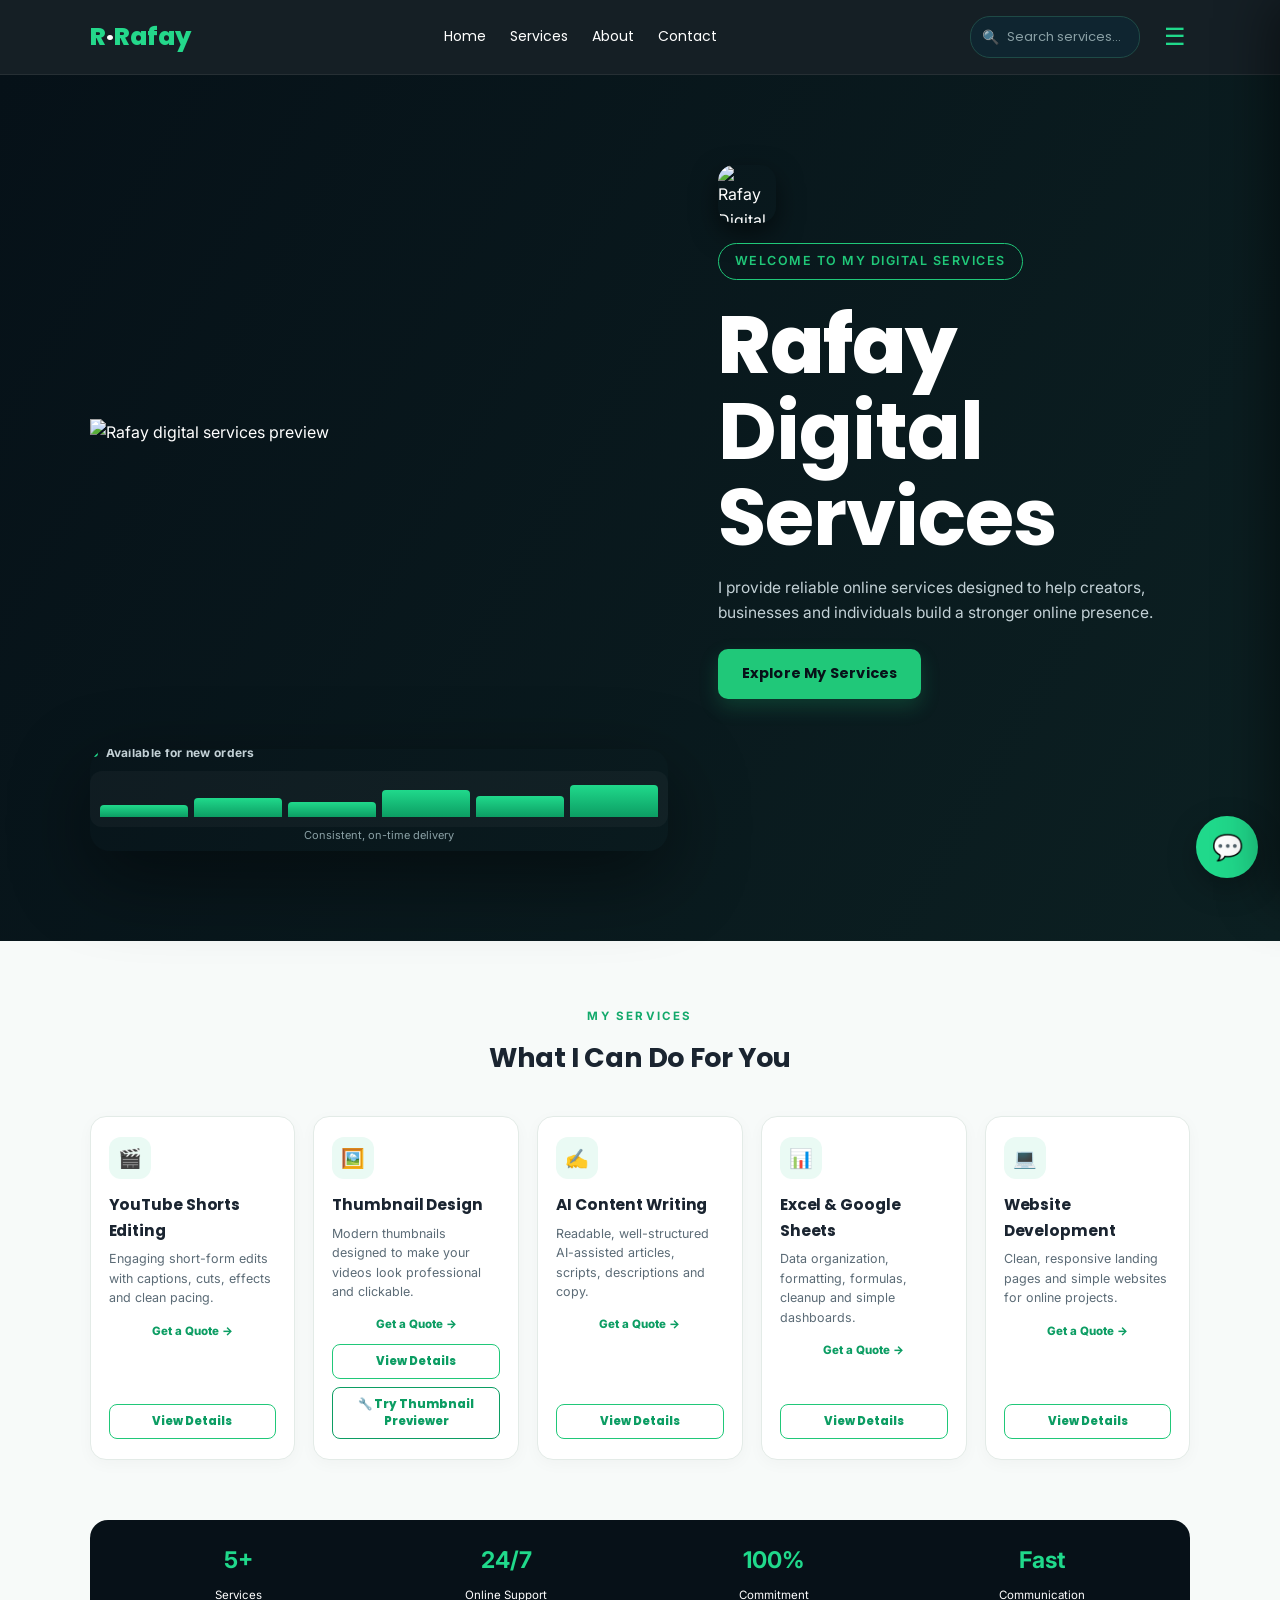
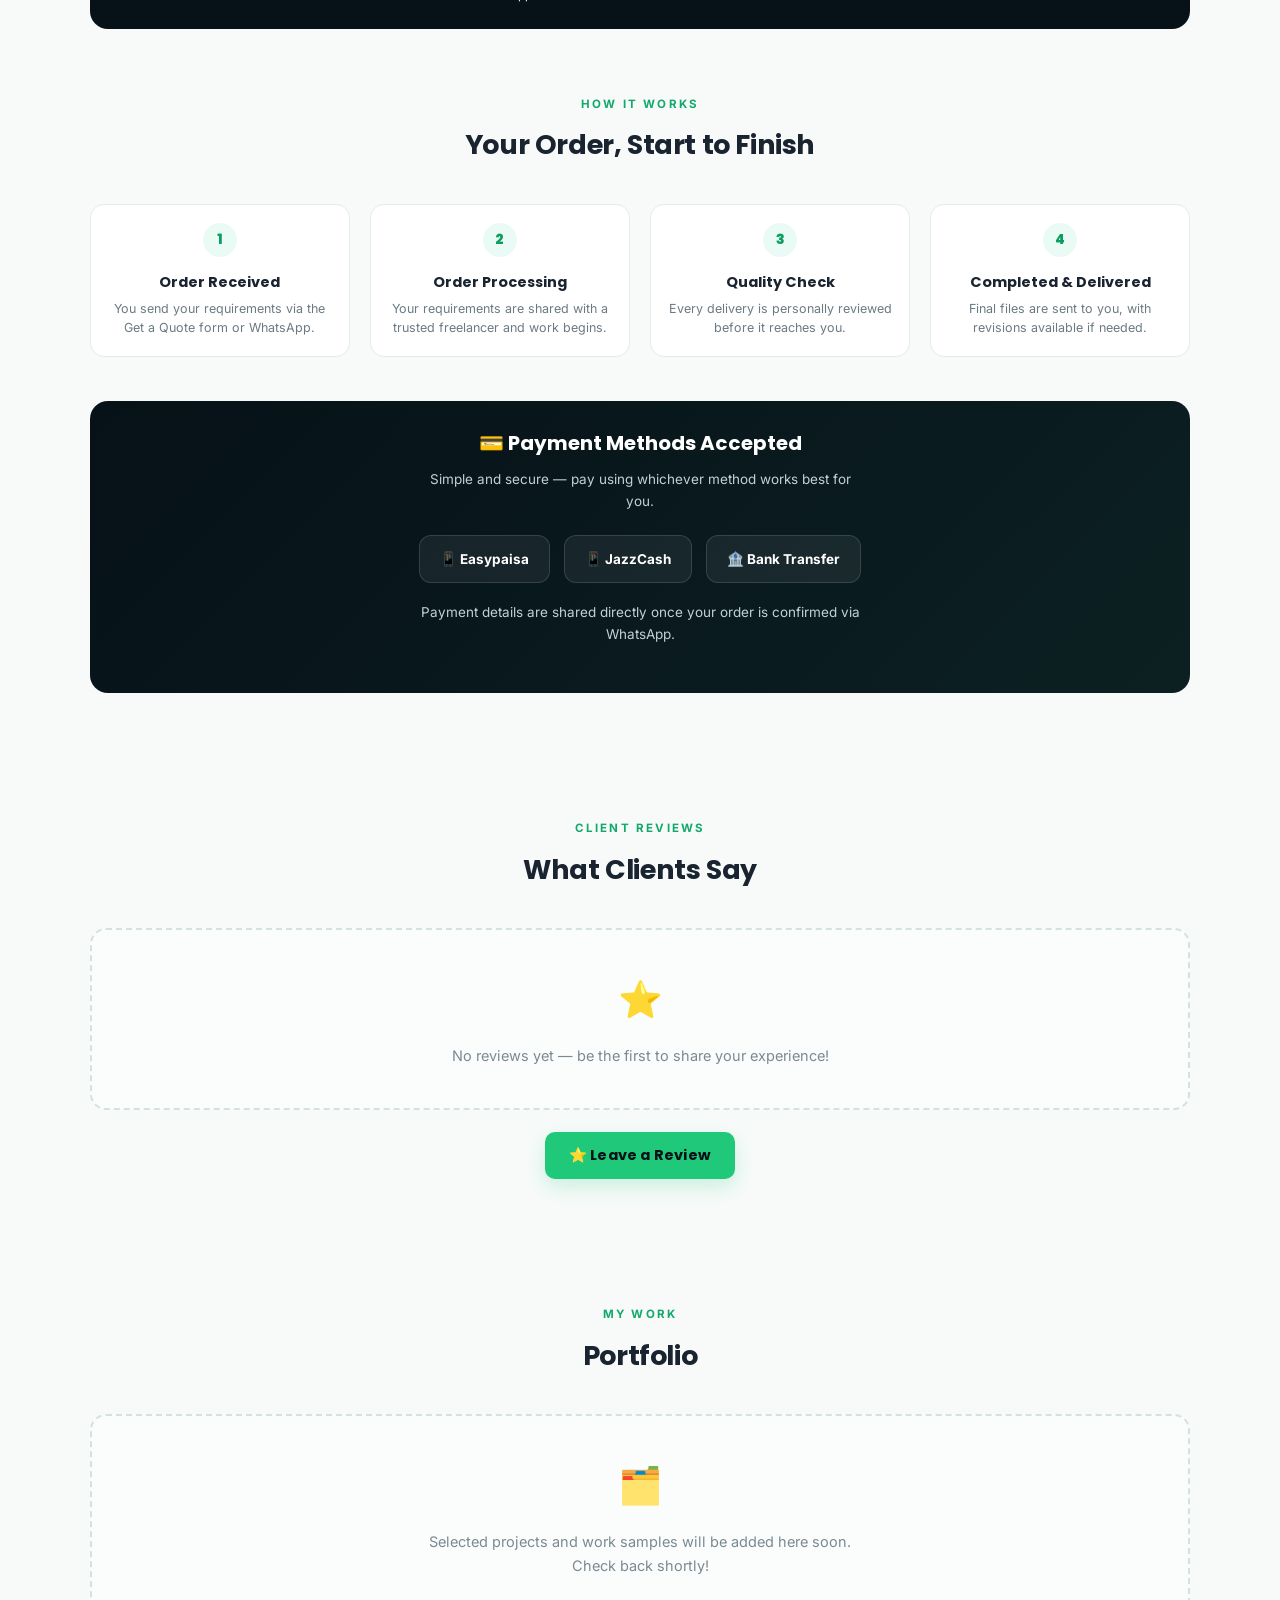
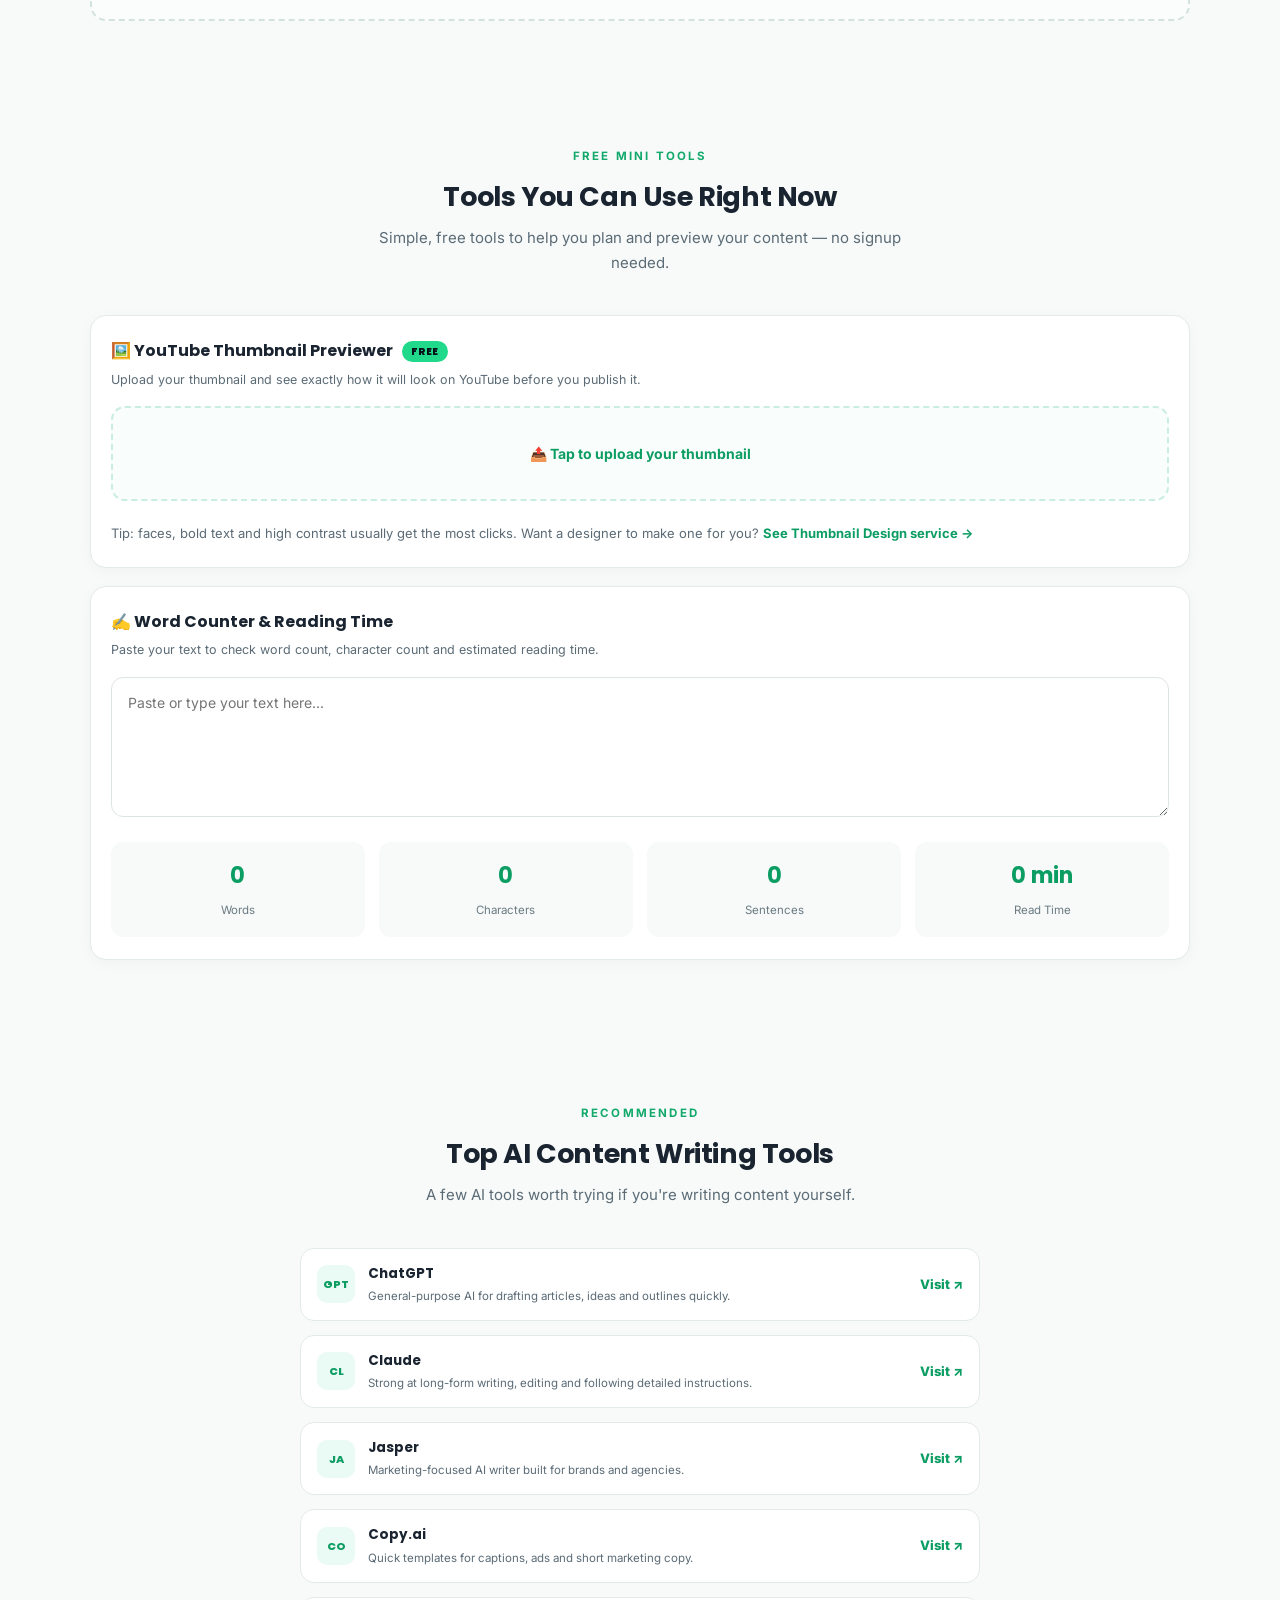
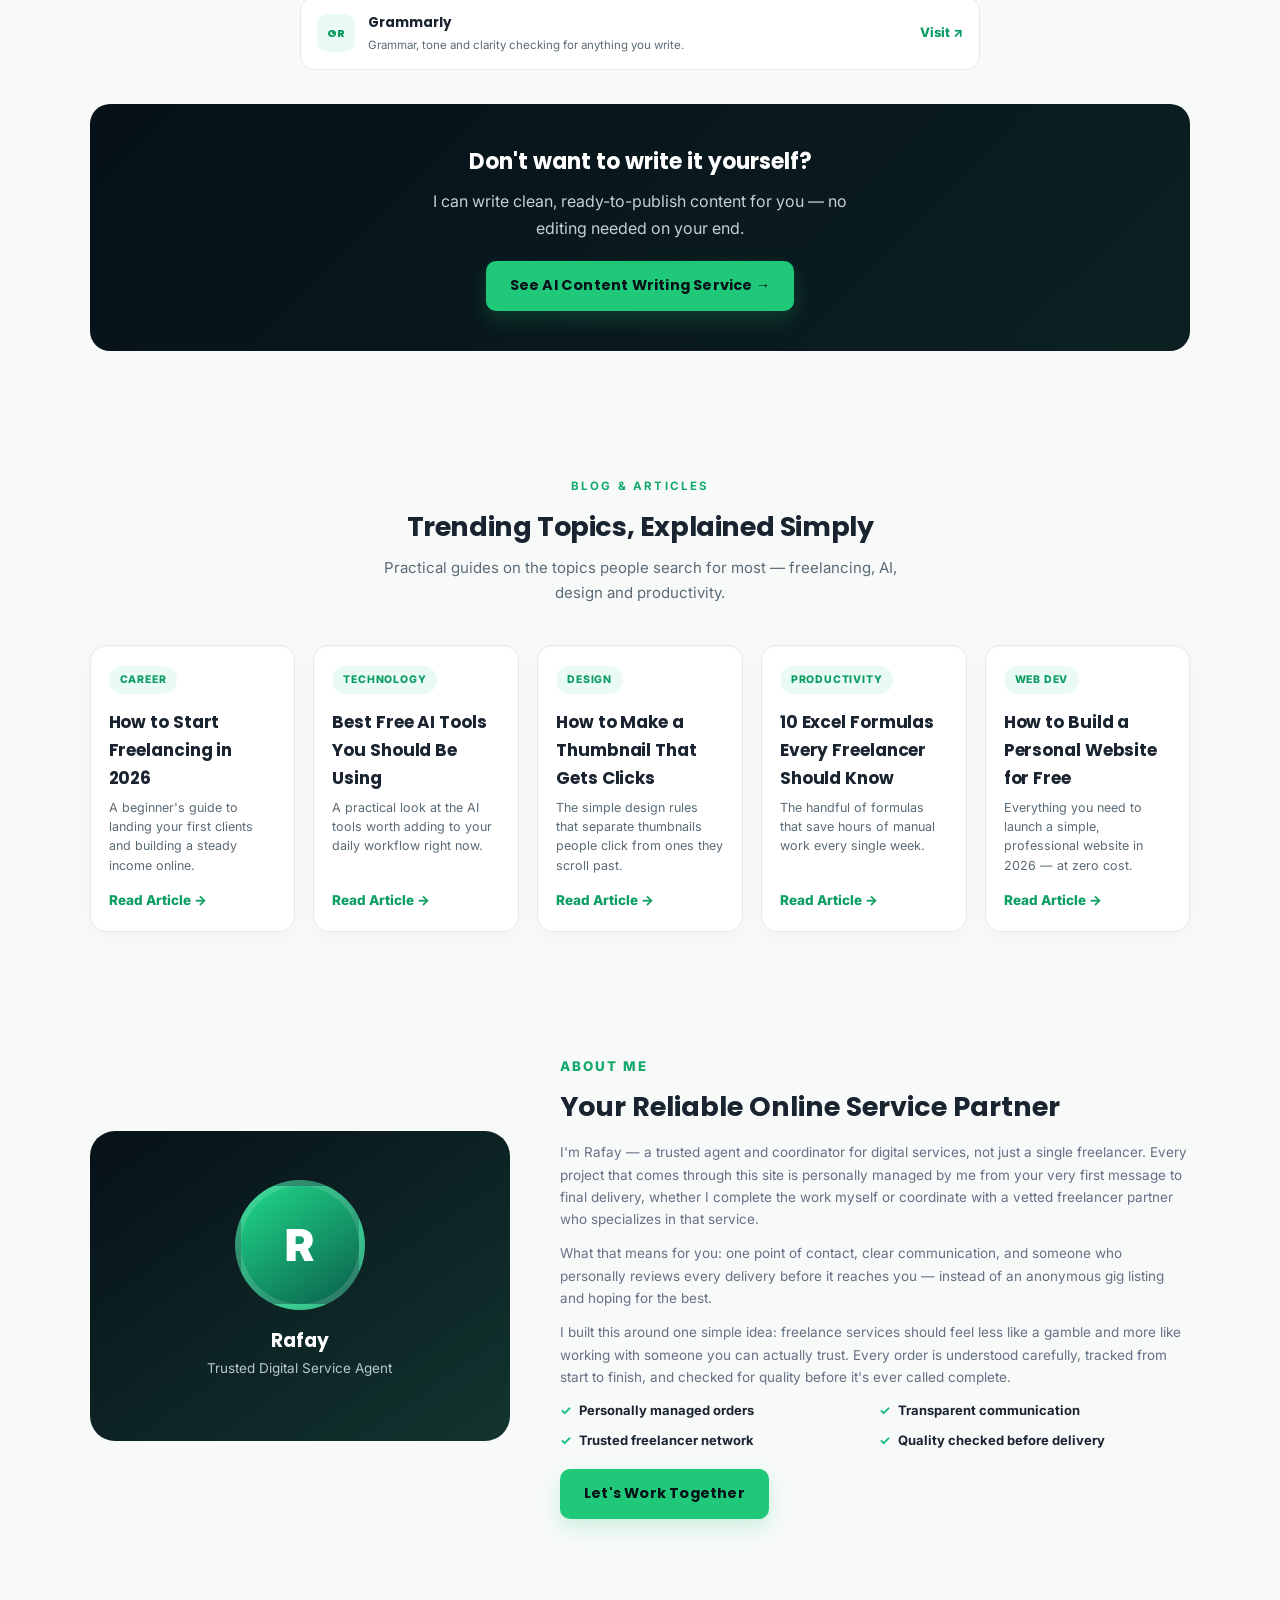
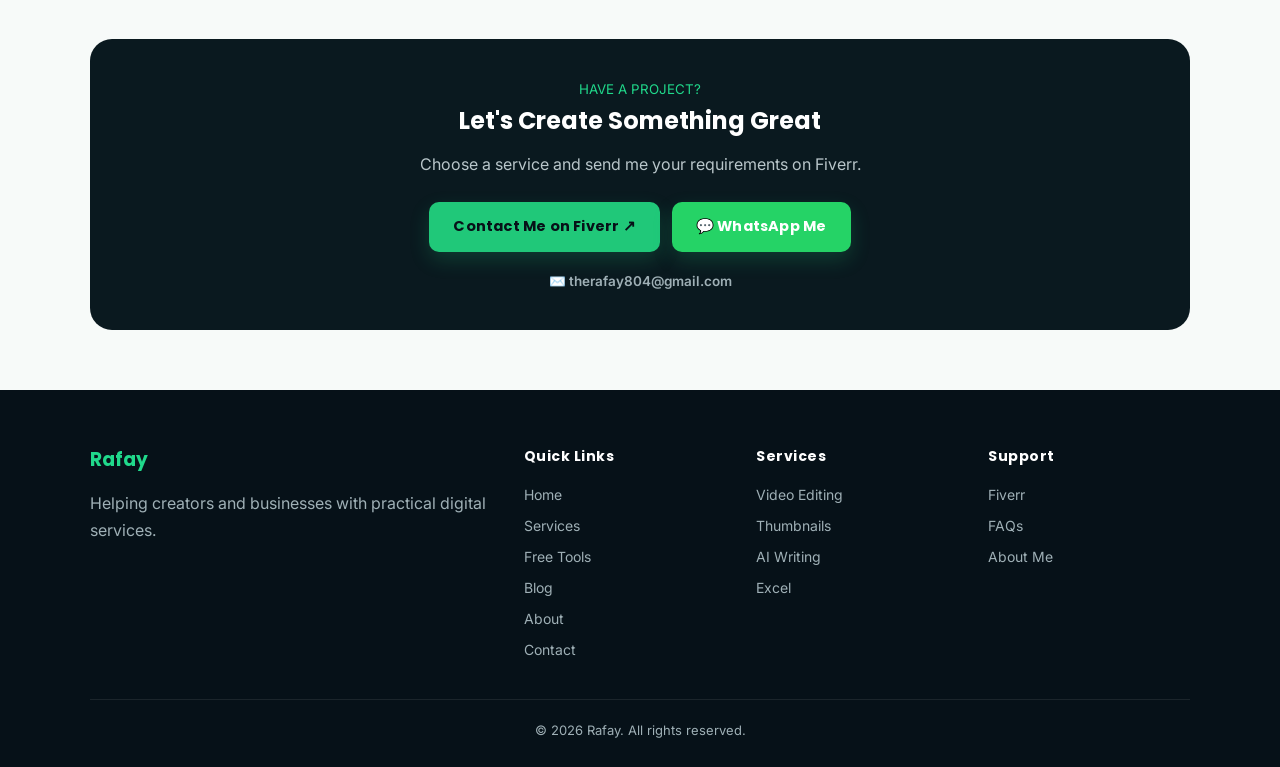
==== commit 09f4838b: "Create index.html" ====
--- a/index.html
+++ b/index.html
@@ -101,6 +101,7 @@
 </div>
 
 <header class="hero" id="home">
+  <img src="https://i.postimg.cc/rm7RWVGL/file-000000003408821183f5a5641cd84840.png" class="hero-top-banner" alt="Rafay digital services preview">
   <div>
     <img src="https://i.postimg.cc/XJFWfyG2/logo.png" alt="Rafay Digital Services" class="hero-logo">
     <div class="badge">WELCOME TO MY DIGITAL SERVICES</div>
@@ -110,7 +111,23 @@
     <p>I provide reliable online services designed to help creators, businesses and individuals build a stronger online presence.</p>
     <a class="btn" href="#services">Explore My Services</a>
   </div>
-<div class="hero-card"><img src="hero-mockup.png" class="hero-mockup-img" alt="Rafay digital services preview"></div>
+  <div class="hero-card">
+    <div class="hero-dash-head"><span class="live-dot"></span> Available for new orders</div>
+    <div class="hero-dash-chart">
+      <div class="chart-bar" style="height:35%"></div>
+      <div class="chart-bar" style="height:55%"></div>
+      <div class="chart-bar" style="height:42%"></div>
+      <div class="chart-bar" style="height:75%"></div>
+      <div class="chart-bar" style="height:60%"></div>
+      <div class="chart-bar" style="height:90%"></div>
+    </div>
+    <div class="hero-dash-caption">Consistent, on-time delivery</div>
+    <div class="hero-highlight">
+      <div class="hero-highlight-item"><span class="hh-icon">🎯</span><div><strong>Fiverr Services</strong><small>Verified freelance profile</small></div></div>
+      <div class="hero-highlight-item"><span class="hh-icon">🤖</span><div><strong>AI Tools</strong><small>Free thumbnail & content tools</small></div></div>
+      <div class="hero-highlight-item"><span class="hh-icon">⚡</span><div><strong>Fast Delivery</strong><small>Usually within 24–48 hours</small></div></div>
+    </div>
+  </div>
 </header>
 
 <section id="services">
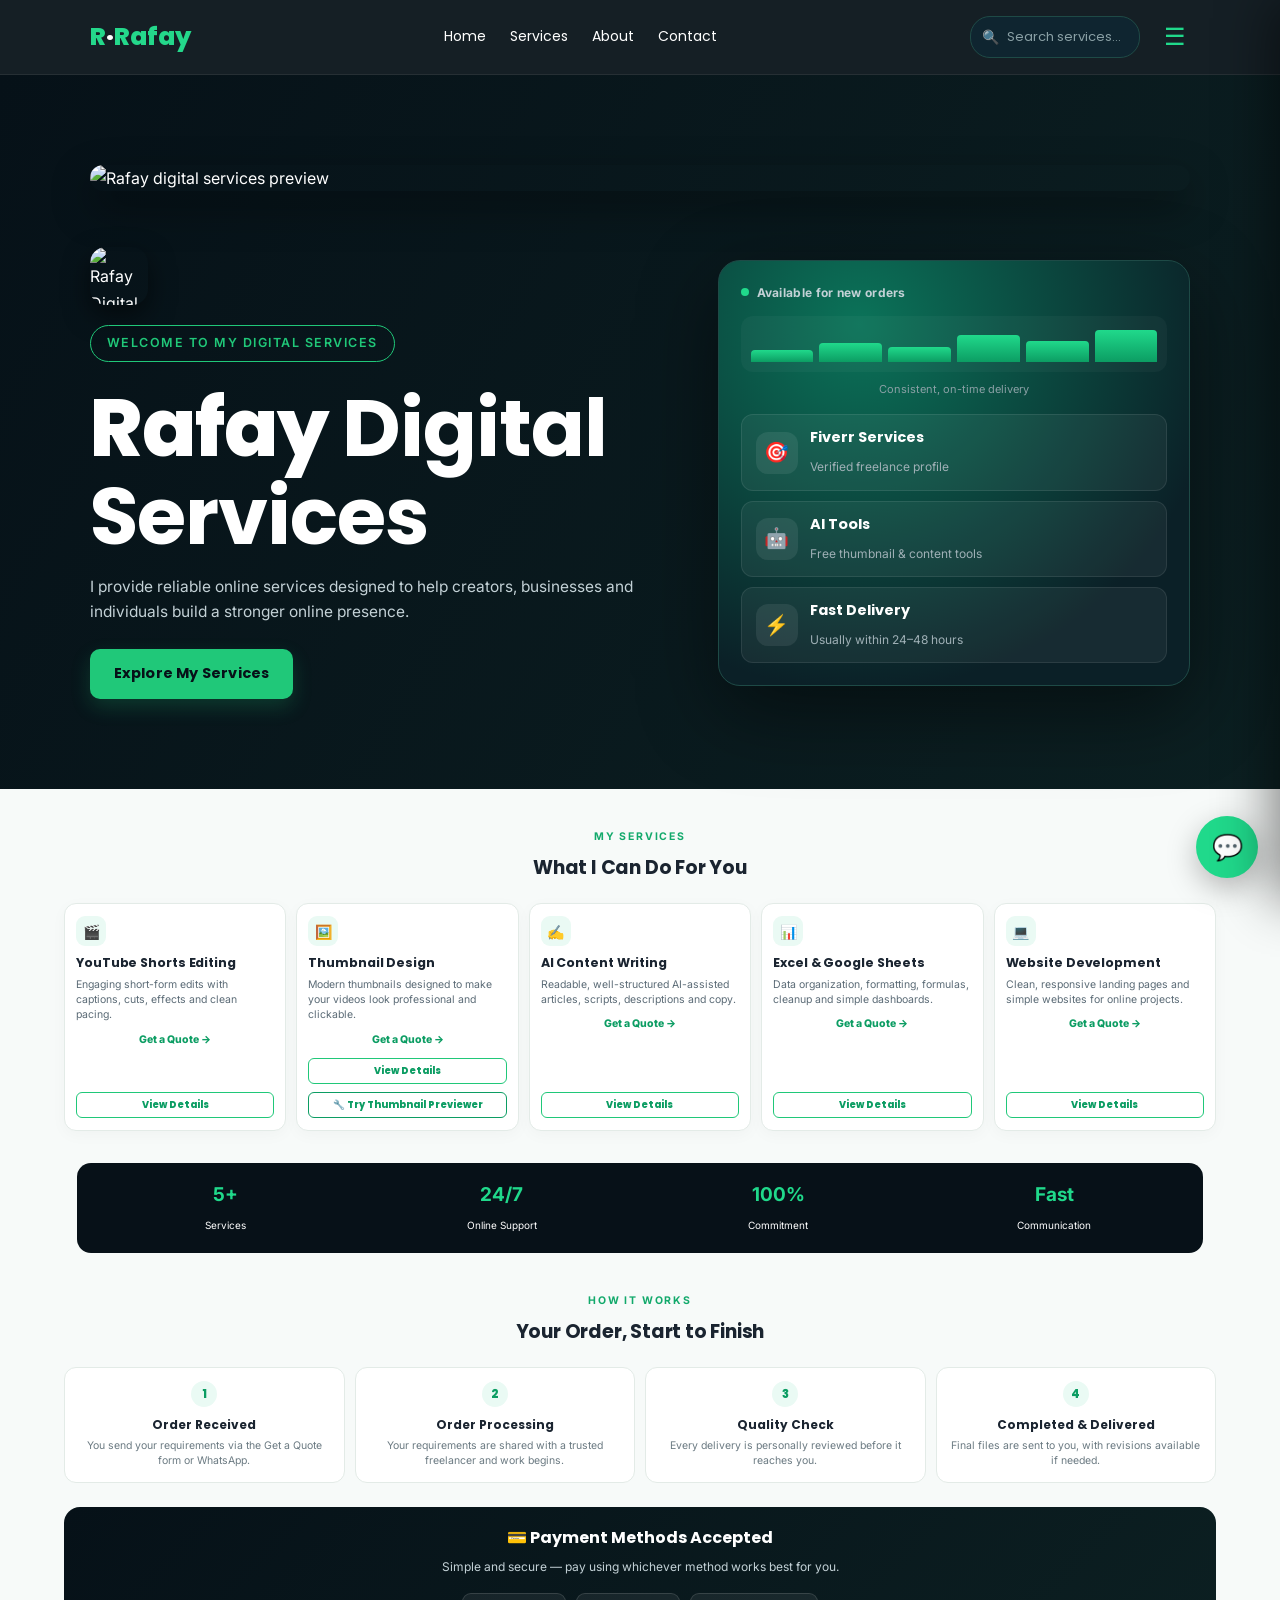
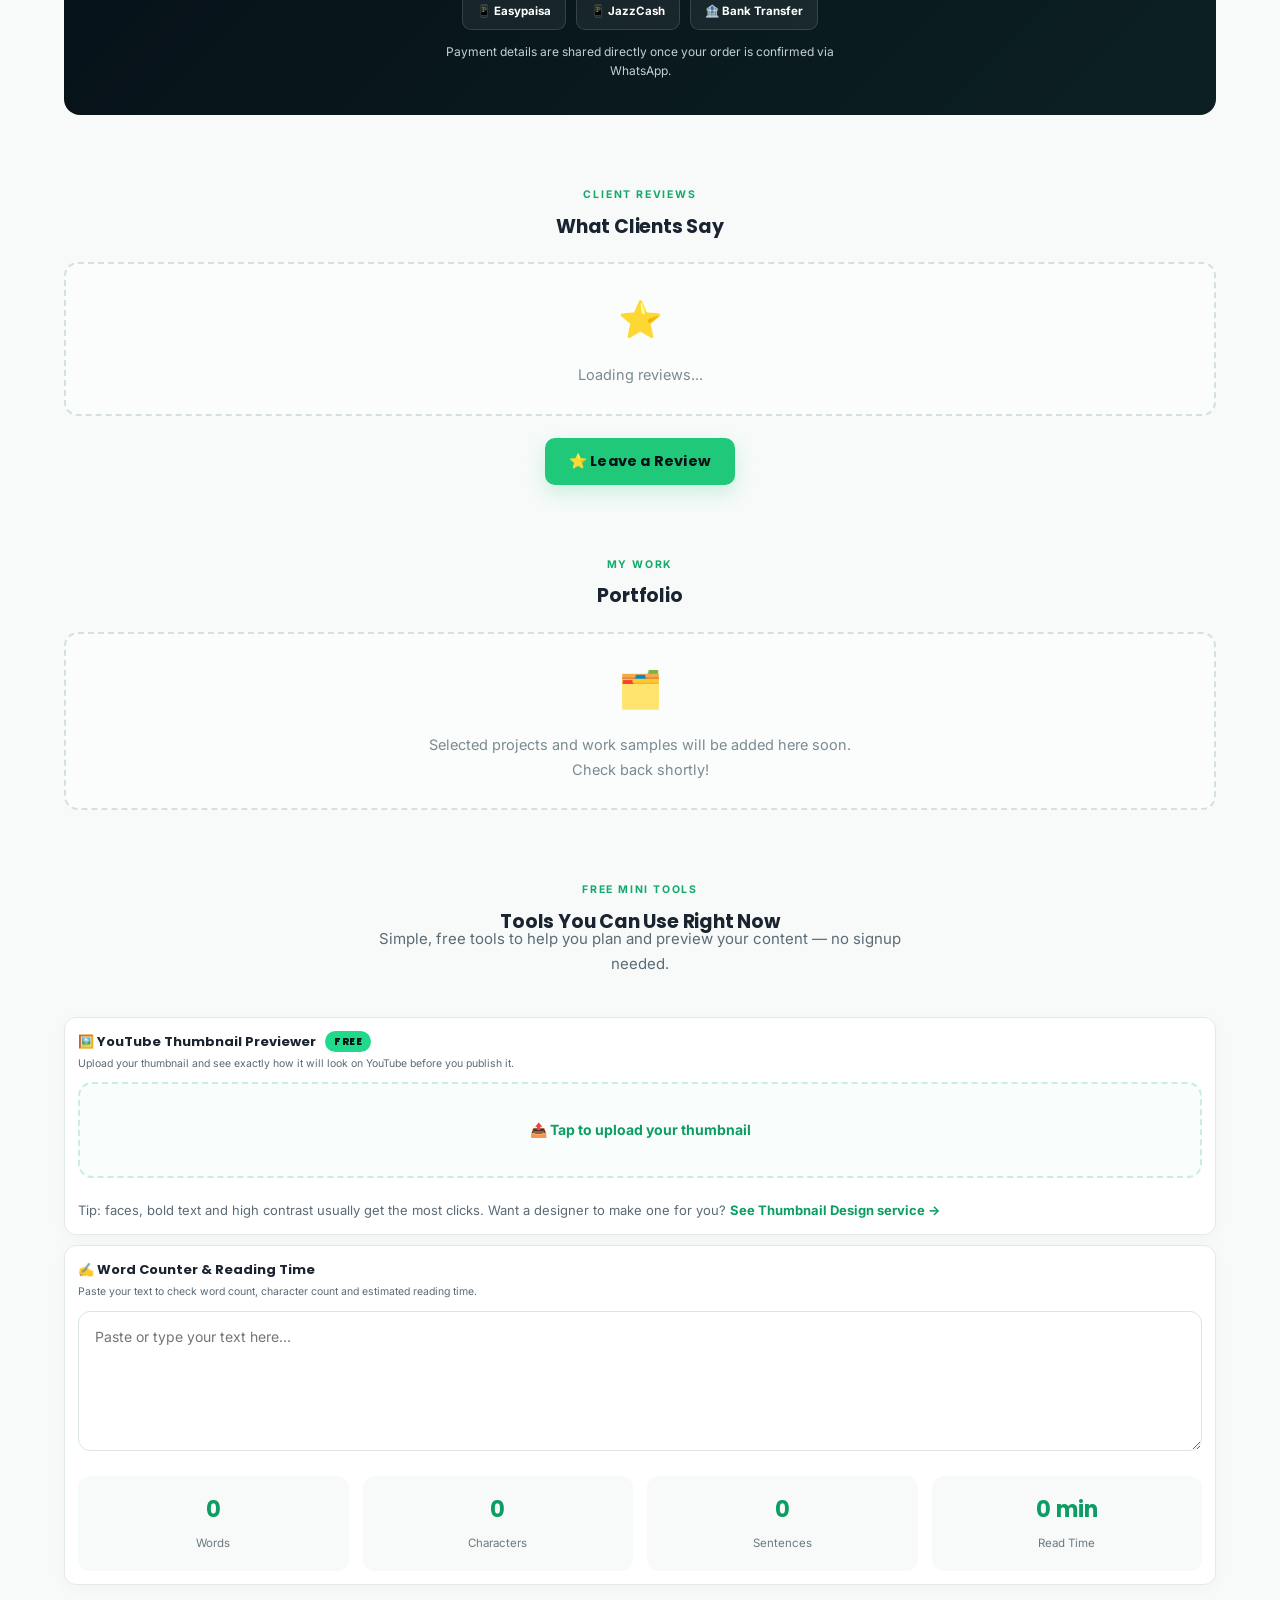
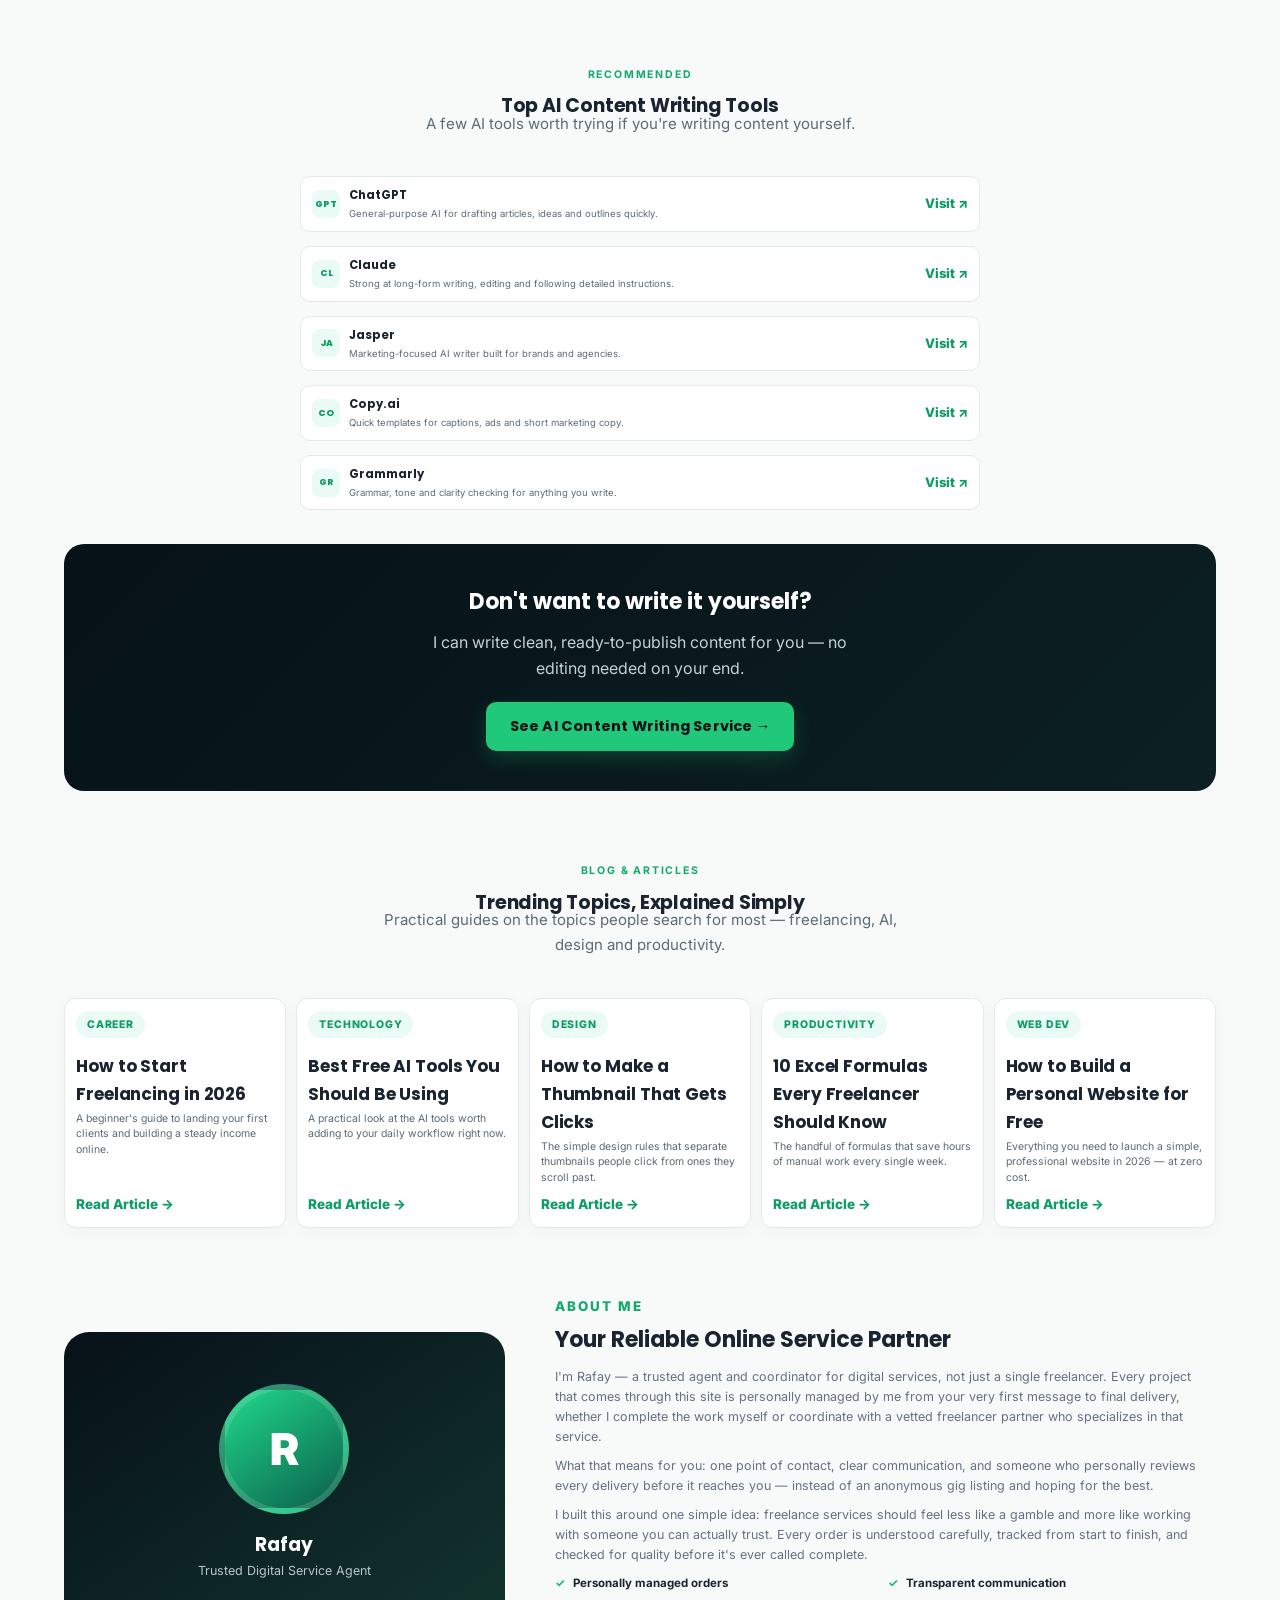
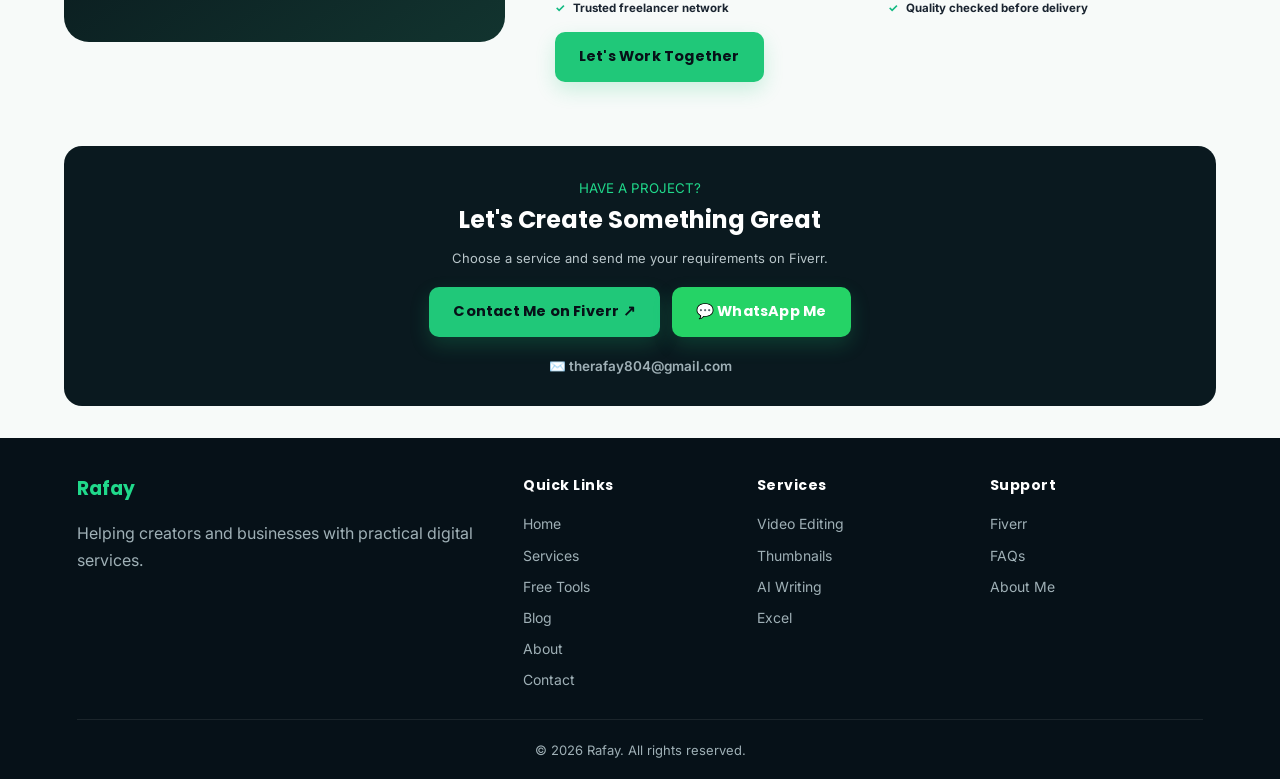
==== commit 6ab7a037: "Create index.html" ====
--- a/index.html
+++ b/index.html
@@ -38,12 +38,12 @@
 <script src="https://cdn.jsdelivr.net/npm/@emailjs/browser@4/dist/email.min.js"></script>
 <script>
   const firebaseConfig = {
-    apiKey: "YOUR_FIREBASE_API_KEY",
-    authDomain: "YOUR_PROJECT_ID.firebaseapp.com",
-    projectId: "YOUR_PROJECT_ID",
-    storageBucket: "YOUR_PROJECT_ID.appspot.com",
-    messagingSenderId: "YOUR_SENDER_ID",
-    appId: "YOUR_APP_ID"
+    apiKey: "AIzaSyA2x006KZUsLp3y1eHBD-9Qnox3oMGxn68",
+    authDomain: "rafay-digital-services.firebaseapp.com",
+    projectId: "rafay-digital-services",
+    storageBucket: "rafay-digital-services.firebasestorage.app",
+    messagingSenderId: "818044800880",
+    appId: "1:818044800880:web:e05b2e0b675ae2a13e09b5"
   };
   firebase.initializeApp(firebaseConfig);
   const auth = firebase.auth();
@@ -280,9 +280,11 @@
 
 <section id="testimonials">
   <div class="section-title"><small>CLIENT REVIEWS</small><h2>What Clients Say</h2></div>
-  <div class="portfolio-placeholder">
-    <div class="portfolio-icon">⭐</div>
-    <p>No reviews yet — be the first to share your experience!</p>
+  <div id="reviewsContainer">
+    <div class="portfolio-placeholder">
+      <div class="portfolio-icon">⭐</div>
+      <p>Loading reviews...</p>
+    </div>
   </div>
   <div style="text-align:center;margin-top:22px">
     <button class="btn" onclick="openReviewModal()">⭐ Leave a Review</button>
@@ -796,21 +798,67 @@
 function submitReview(){
   const name = document.getElementById('reviewName').value.trim();
   const text = document.getElementById('reviewText').value.trim();
+  const btn = document.querySelector('#reviewModal .btn');
 
   if(!name || !text || selectedRating === 0){
     alert('Please add your name, a star rating, and a short review.');
     return;
   }
 
-  let message = "Hi! Here's my review:\n\n";
-  message += "Name: " + name + "\n";
-  message += "Rating: " + selectedRating + "/5 stars\n";
-  message += "Review: " + text + "\n";
-
-  const waLink = "https://wa.me/923347840658?text=" + encodeURIComponent(message);
-  window.open(waLink, '_blank');
-  closeReviewModal();
-}
+  btn.disabled = true;
+  btn.textContent = 'Submitting...';
+
+  db.collection('reviews').add({
+    name: name,
+    rating: selectedRating,
+    text: text,
+    createdAt: firebase.firestore.FieldValue.serverTimestamp()
+  }).then(() => {
+    let message = "Hi! Here's my review:\n\n";
+    message += "Name: " + name + "\n";
+    message += "Rating: " + selectedRating + "/5 stars\n";
+    message += "Review: " + text + "\n";
+    const waLink = "https://wa.me/923347840658?text=" + encodeURIComponent(message);
+    window.open(waLink, '_blank');
+    closeReviewModal();
+    loadReviews();
+  }).catch((err) => {
+    alert('Could not submit review right now. Please try again in a moment.');
+    console.error(err);
+  }).finally(() => {
+    btn.disabled = false;
+    btn.textContent = 'Send Review via WhatsApp →';
+  });
+}
+
+function loadReviews(){
+  const container = document.getElementById('reviewsContainer');
+  if(!container) return;
+
+  db.collection('reviews').orderBy('createdAt', 'desc').limit(9).get().then((snapshot) => {
+    if(snapshot.empty){
+      container.innerHTML = '<div class="portfolio-placeholder"><div class="portfolio-icon">⭐</div><p>No reviews yet — be the first to share your experience!</p></div>';
+      return;
+    }
+
+    let html = '<div class="grid">';
+    snapshot.forEach((doc) => {
+      const r = doc.data();
+      const stars = '★'.repeat(r.rating || 0) + '☆'.repeat(5 - (r.rating || 0));
+      const safeName = (r.name || 'Anonymous').replace(/</g, '&lt;');
+      const safeText = (r.text || '').replace(/</g, '&lt;');
+      html += '<div class="card review-card"><div class="review-stars">' + stars + '</div><p class="review-text">"' + safeText + '"</p><strong class="review-name">— ' + safeName + '</strong></div>';
+    });
+    html += '</div>';
+    container.innerHTML = html;
+  }).catch((err) => {
+    container.innerHTML = '<div class="portfolio-placeholder"><div class="portfolio-icon">⭐</div><p>Reviews are temporarily unavailable.</p></div>';
+    console.error(err);
+  });
+}
+
+document.addEventListener('DOMContentLoaded', loadReviews);
+
 
 const quoteServiceMap = {
   youtube: "YouTube Shorts Editing",
--- a/style.css
+++ b/style.css
@@ -13,44 +13,44 @@
 .hero{background:linear-gradient(135deg,#061118,#0c2022);color:white;padding:90px 7%;display:grid;grid-template-columns:1.1fr .9fr;gap:50px;align-items:center}
 .badge{display:inline-block;border:1px solid #20c879;color:#20c879;border-radius:30px;padding:7px 16px;font-size:12.5px;font-weight:600;letter-spacing:1.5px;margin-bottom:22px}
 .hero-logo{width:58px;height:58px;border-radius:16px;margin-bottom:20px;box-shadow:0 10px 26px #0008;display:block}
-h1{font-size:clamp(42px,6vw,72px);line-height:1.08;margin-bottom:20px;letter-spacing:-1px}
+h1{font-size:clamp(32px,5vw,52px);line-height:1.1;margin-bottom:14px;letter-spacing:-.8px}
 .green{color:#20d98b}
 .hero p{font-size:15.5px;color:#c3d1d6;max-width:600px;margin-bottom:24px;font-weight:400;line-height:1.6}
-.hero-card{border-radius:20px;overflow:hidden;box-shadow:0 25px 80px #0007;line-height:0}
-.hero-mockup-img{width:100%;display:block;border-radius:20px}
-.hero-highlight{display:none}
-.hero-highlight-item{display:none}
+.hero-top-banner{grid-column:1/-1;width:100%;max-height:200px;object-fit:cover;object-position:top;border-radius:14px;margin-bottom:6px;display:block;box-shadow:0 16px 40px #0006}
+.hero-card{border:1px solid #1e4a46;border-radius:22px;padding:22px;background:radial-gradient(circle at 30% 15%,#0b7359,#0b2027 75%);box-shadow:0 25px 80px #0007}
+.hero-highlight{display:flex;flex-direction:column;gap:10px}
+.hero-highlight-item{display:flex;align-items:center;gap:12px;background:#ffffff0d;border:1px solid #ffffff16;border-radius:12px;padding:11px 14px;transition:.2s}
 .hero-highlight-item:hover{background:#ffffff16;transform:translateX(4px)}
 .hh-icon{font-size:20px;width:42px;height:42px;border-radius:12px;background:#ffffff14;display:flex;align-items:center;justify-content:center;flex-shrink:0}
 .hero-highlight-item strong{display:block;color:white;font-size:14.5px;font-family:'Poppins',sans-serif;margin-bottom:2px}
 .hero-highlight-item small{color:#9fb0b6;font-size:12px}
 .avatar{border-radius:50%;background:linear-gradient(145deg,#20d98b,#0b5f4b);display:flex;align-items:center;justify-content:center;font-weight:900;color:white;border:6px solid #ffffff22}
-section{padding:60px 7%}
-.section-title{text-align:center;margin-bottom:36px}
-.section-title small{color:#12a96b;font-weight:700;letter-spacing:2.2px;font-size:11.5px}
-.section-title h2{font-size:27px;margin-top:8px;font-weight:700;letter-spacing:-.4px}
-.grid{display:grid;grid-template-columns:repeat(5,1fr);gap:18px}
-.card{background:white;border:1px solid #e3ebe7;border-radius:16px;padding:20px 18px;box-shadow:0 4px 16px #0a2b2008;transition:.25s}
+section{padding:32px 5%}
+.section-title{text-align:center;margin-bottom:20px}
+.section-title small{color:#12a96b;font-weight:700;letter-spacing:1.8px;font-size:10.5px}
+.section-title h2{font-size:19px;margin-top:5px;font-weight:700;letter-spacing:-.2px}
+.grid{display:grid;grid-template-columns:repeat(5,1fr);gap:10px}
+.card{background:white;border:1px solid #e3ebe7;border-radius:12px;padding:12px 11px;box-shadow:0 4px 16px #0a2b2008;transition:.25s}
 .card:hover{transform:translateY(-6px);box-shadow:0 18px 40px #0a2b2018;border-color:#c9ede0}
-.icon{font-size:19px;margin-bottom:13px;width:42px;height:42px;display:flex;align-items:center;justify-content:center;background:#eafaf4;border-radius:12px}
-.card h3{font-size:15.5px;margin-bottom:6px;font-weight:700;letter-spacing:-.1px}
-.card p{font-size:12.5px;color:#5b6b76;margin-bottom:14px;line-height:1.55}
-.card .mini{color:#0c9d63;font-weight:800;font-size:11.5px}
-.stats{background:#071118;color:white;display:grid;grid-template-columns:repeat(4,1fr);gap:14px;text-align:center;border-radius:18px;margin:0 7%;padding:22px}
-.stat strong{font-size:23px;color:#20d98b;display:block}
-.stat span{font-size:11.5px}
+.icon{font-size:14px;margin-bottom:7px;width:30px;height:30px;display:flex;align-items:center;justify-content:center;background:#eafaf4;border-radius:9px}
+.card h3{font-size:12.5px;margin-bottom:3px;font-weight:700;letter-spacing:-.1px}
+.card p{font-size:10.5px;color:#5b6b76;margin-bottom:8px;line-height:1.45}
+.card .mini{color:#0c9d63;font-weight:800;font-size:10.5px}
+.stats{background:#071118;color:white;display:grid;grid-template-columns:repeat(4,1fr);gap:10px;text-align:center;border-radius:14px;margin:0 6%;padding:16px}
+.stat strong{font-size:19px;color:#20d98b;display:block}
+.stat span{font-size:10px}
 .about{display:grid;grid-template-columns:.8fr 1.2fr;gap:50px;align-items:center}
 .about-box{background:linear-gradient(145deg,#071118,#12342f);border-radius:25px;min-height:310px;display:flex;align-items:center;justify-content:center;color:white}
-.about h2{font-size:27px;margin:6px 0 12px}
-.about p{color:#667085;margin-bottom:12px;font-size:13.5px;line-height:1.65}
-.checks{display:grid;grid-template-columns:1fr 1fr;gap:8px;margin-bottom:18px;font-size:13px}
+.about h2{font-size:22px;margin:4px 0 8px}
+.about p{color:#667085;margin-bottom:9px;font-size:12.5px;line-height:1.6}
+.checks{display:grid;grid-template-columns:1fr 1fr;gap:6px;margin-bottom:14px;font-size:11.5px}
 .checks span{font-weight:700}.checks span:before{content:"✓";color:#10b981;margin-right:8px}
-.cta{text-align:center;background:#0a191f;color:white;border-radius:22px;padding:36px 20px}
-.cta p{color:#b9c6ca;margin:10px auto 25px}
+.cta{text-align:center;background:#0a191f;color:white;border-radius:18px;padding:28px 18px}
+.cta p{color:#b9c6ca;margin:8px auto 18px;font-size:13px}
 .cta-buttons{display:flex;justify-content:center;gap:12px;flex-wrap:wrap}
 .email-link{display:inline-block;margin-top:18px;color:#9fb0b6;font-size:13.5px;font-weight:600;text-decoration:none}
 .email-link:hover{color:#20d98b}
-footer{background:#061118;color:#9fb0b6;padding:55px 7% 25px;display:grid;grid-template-columns:2fr 1fr 1fr 1fr;gap:30px}
+footer{background:#061118;color:#9fb0b6;padding:36px 6% 18px;display:grid;grid-template-columns:2fr 1fr 1fr 1fr;gap:20px}
 footer h3,footer h4{color:white;margin-bottom:15px}
 footer h4{font-size:14px;letter-spacing:.5px}
 footer a{display:block;margin:8px 0;font-size:14px;transition:.2s}
@@ -66,7 +66,7 @@
 .chatinput input{flex:1;border:0;outline:0;padding:10px}
 .chatinput button{border:0;background:#20d98b;border-radius:10px;padding:0 15px;font-weight:800}
 @media(max-width:950px){.grid{grid-template-columns:repeat(2,1fr)}.hero{grid-template-columns:1fr}.stats{grid-template-columns:repeat(2,1fr)}.about{grid-template-columns:1fr}footer{grid-template-columns:1fr 1fr}}
-@media(max-width:600px){.navlinks{display:none}.hero{padding:32px 6% 40px;gap:24px}.hero-logo{width:44px;height:44px;margin-bottom:12px}.badge{margin-bottom:14px;padding:6px 13px;font-size:11px}.hero p{margin-bottom:20px;font-size:15px}section{padding:42px 6%}.grid{grid-template-columns:1fr;gap:14px}.stats{margin:0 6%;grid-template-columns:1fr 1fr;padding:20px 10px}footer{grid-template-columns:1fr}.about h2{font-size:28px}}
+@media(max-width:600px){.navlinks{display:none}.hero{padding:24px 5% 30px;gap:16px}.hero-logo{width:38px;height:38px;margin-bottom:10px}.badge{margin-bottom:10px;padding:5px 11px;font-size:10px}.hero p{margin-bottom:16px;font-size:14px}section{padding:26px 5%}.grid{grid-template-columns:1fr 1fr;gap:10px}.stats{margin:0 5%;grid-template-columns:1fr 1fr;padding:14px 8px}footer{grid-template-columns:1fr}.about h2{font-size:22px}.process-grid{grid-template-columns:1fr 1fr}}
 .main-title {
   font-family: 'Poppins', sans-serif;
   font-size: clamp(2.5rem, 7vw, 5rem);
@@ -80,7 +80,7 @@
 }
 .card{display:flex;flex-direction:column}
 .card .mini{margin-bottom:10px}
-.details-btn{display:inline-block;background:transparent;border:1.5px solid #20c879;color:#0c9d63;font-weight:800;font-size:11.5px;padding:8px 14px;border-radius:8px;cursor:pointer;margin-top:auto;width:100%}
+.details-btn{display:inline-block;background:transparent;border:1.5px solid #20c879;color:#0c9d63;font-weight:800;font-size:9.5px;padding:5px 10px;border-radius:6px;cursor:pointer;margin-top:auto;width:100%}
 .details-btn:hover{background:#20c879;color:#071118}
 .modal-overlay{display:none;position:fixed;inset:0;background:rgba(6,17,24,.75);z-index:200;align-items:center;justify-content:center;padding:20px}
 .modal-overlay.active{display:flex}
@@ -126,7 +126,7 @@
 .mobile-submenu a{padding:14px 24px 14px 40px;font-size:12.5px;color:#c3d1d6;border-bottom:1px solid #ffffff08;font-family:'Inter',sans-serif;font-weight:500;letter-spacing:0;line-height:1.4}
 .mobile-submenu a:hover{color:#20d98b}
 
-.portfolio-placeholder{text-align:center;border:2px dashed #d3e2db;border-radius:16px;padding:40px 20px;color:#7a8a92;background:#fbfdfc}
+.portfolio-placeholder{text-align:center;border:2px dashed #d3e2db;border-radius:14px;padding:26px 16px;color:#7a8a92;background:#fbfdfc}
 .portfolio-icon{font-size:36px;margin-bottom:14px}
 .portfolio-placeholder p{font-size:14.5px;line-height:1.7}
 
@@ -140,9 +140,9 @@
 .card.highlighted,.tool-card.highlighted{border-color:#20d98b;animation:cardPulse 1.2s ease-out 2}
 
 .tools-intro{text-align:center;color:#5b6b76;font-size:15px;margin:-30px auto 40px;max-width:560px}
-.tool-card{background:white;border:1px solid #e3ebe7;border-radius:16px;padding:22px 20px;margin-bottom:18px;box-shadow:0 4px 16px #0a2b2008;scroll-margin-top:90px}
-.tool-card-head h3{font-size:16px;margin-bottom:5px;font-weight:700}
-.tool-card-head p{color:#5b6b76;font-size:12.5px;margin-bottom:16px}
+.tool-card{background:white;border:1px solid #e3ebe7;border-radius:12px;padding:13px 13px;margin-bottom:10px;box-shadow:0 4px 16px #0a2b2008;scroll-margin-top:90px}
+.tool-card-head h3{font-size:13px;margin-bottom:3px;font-weight:700}
+.tool-card-head p{color:#5b6b76;font-size:10.5px;margin-bottom:10px}
 .tag-new{background:#20d98b;color:#071118;font-size:10px;font-weight:800;padding:3px 9px;border-radius:20px;margin-left:6px;vertical-align:middle;letter-spacing:.5px}
 .upload-zone{display:flex;align-items:center;justify-content:center;border:2px dashed #c9ede0;border-radius:14px;padding:34px 16px;text-align:center;cursor:pointer;color:#0c9d63;font-weight:700;font-size:14px;background:#f9fdfb;transition:.2s}
 .upload-zone:hover{background:#eefaf5;border-color:#20c879}
@@ -168,12 +168,12 @@
 .wc-stat span{font-size:11.5px;color:#6b7a82}
 
 .ai-tools-list{display:flex;flex-direction:column;gap:14px;max-width:680px;margin:0 auto}
-.ai-tool-card{display:flex;align-items:center;gap:13px;background:white;border:1px solid #e3ebe7;border-radius:14px;padding:14px 16px;transition:.2s}
+.ai-tool-card{display:flex;align-items:center;gap:9px;background:white;border:1px solid #e3ebe7;border-radius:10px;padding:9px 11px;transition:.2s}
 .ai-tool-card:hover{border-color:#c9ede0;box-shadow:0 8px 24px #0a2b2010}
-.ai-tool-icon{width:38px;height:38px;border-radius:10px;background:#eafaf4;color:#0c9d63;display:flex;align-items:center;justify-content:center;font-weight:800;font-size:11px;flex-shrink:0;font-family:'Poppins',sans-serif}
+.ai-tool-icon{width:28px;height:28px;border-radius:8px;background:#eafaf4;color:#0c9d63;display:flex;align-items:center;justify-content:center;font-weight:800;font-size:9px;flex-shrink:0;font-family:'Poppins',sans-serif}
 .ai-tool-info{flex:1}
-.ai-tool-info h4{font-size:13.5px;margin-bottom:2px;font-weight:700}
-.ai-tool-info p{font-size:11.5px;color:#5b6b76}
+.ai-tool-info h4{font-size:11.5px;margin-bottom:1px;font-weight:700}
+.ai-tool-info p{font-size:9.5px;color:#5b6b76}
 .ai-tool-link{color:#0c9d63;font-weight:800;font-size:13px;white-space:nowrap}
 .ai-tools-cta{text-align:center;background:linear-gradient(135deg,#061118,#0c2022);color:white;border-radius:20px;padding:40px 24px;margin-top:34px}
 .ai-tools-cta h3{font-size:22px;margin-bottom:8px}
@@ -202,17 +202,17 @@
 .quote-modal-box select:focus{border-color:#20c879;background:white}
 
 /* ===== Order Process & Payment Section ===== */
-.process-grid{display:grid;grid-template-columns:repeat(4,1fr);gap:20px;margin-bottom:44px}
-.process-step{background:white;border:1px solid #e3ebe7;border-radius:14px;padding:18px 14px;text-align:center;position:relative}
-.process-num{width:34px;height:34px;border-radius:50%;background:#eafaf4;color:#0c9d63;font-weight:800;font-family:'Poppins',sans-serif;display:flex;align-items:center;justify-content:center;margin:0 auto 14px;font-size:14px}
-.process-step h4{font-size:14.5px;margin-bottom:6px;font-weight:700}
-.process-step p{font-size:12.5px;color:#6b7a82;line-height:1.5}
-.payment-box{background:linear-gradient(135deg,#061118,#0c2022);border-radius:18px;padding:26px 22px;color:white;text-align:center}
-.payment-box h3{font-size:20px;margin-bottom:8px}
-.payment-box p{color:#c3d1d6;font-size:13.5px;margin-bottom:22px;max-width:440px;margin-left:auto;margin-right:auto}
-.payment-methods{display:flex;justify-content:center;gap:14px;flex-wrap:wrap;margin-bottom:18px}
-.payment-pill{background:#ffffff10;border:1px solid #ffffff22;border-radius:12px;padding:12px 20px;font-size:13.5px;font-weight:700;display:flex;align-items:center;gap:8px}
-.payment-note{font-size:12px;color:#8aa0a5}
+.process-grid{display:grid;grid-template-columns:repeat(4,1fr);gap:10px;margin-bottom:24px}
+.process-step{background:white;border:1px solid #e3ebe7;border-radius:12px;padding:13px 10px;text-align:center;position:relative}
+.process-num{width:26px;height:26px;border-radius:50%;background:#eafaf4;color:#0c9d63;font-weight:800;font-family:'Poppins',sans-serif;display:flex;align-items:center;justify-content:center;margin:0 auto 8px;font-size:11.5px}
+.process-step h4{font-size:12px;margin-bottom:4px;font-weight:700}
+.process-step p{font-size:10.5px;color:#6b7a82;line-height:1.4}
+.payment-box{background:linear-gradient(135deg,#061118,#0c2022);border-radius:16px;padding:18px 16px;color:white;text-align:center}
+.payment-box h3{font-size:16px;margin-bottom:6px}
+.payment-box p{color:#c3d1d6;font-size:12px;margin-bottom:16px;max-width:440px;margin-left:auto;margin-right:auto}
+.payment-methods{display:flex;justify-content:center;gap:10px;flex-wrap:wrap;margin-bottom:12px}
+.payment-pill{background:#ffffff10;border:1px solid #ffffff22;border-radius:9px;padding:8px 14px;font-size:11.5px;font-weight:700;display:flex;align-items:center;gap:6px}
+.payment-note{font-size:10px;color:#8aa0a5}
 @media(max-width:700px){.process-grid{grid-template-columns:1fr 1fr}}
 
 /* ===== Scroll Reveal ===== */
@@ -265,4 +265,3 @@
 .hero-dash-chart{display:flex;align-items:flex-end;gap:6px;height:56px;background:#ffffff08;border-radius:12px;padding:10px;margin-bottom:8px}
 .chart-bar{flex:1;background:linear-gradient(180deg,#20d98b,#0c9d63);border-radius:4px 4px 0 0;min-height:6px}
 .hero-dash-caption{font-size:11px;color:#8aa0a5;margin-bottom:16px;text-align:center}
-
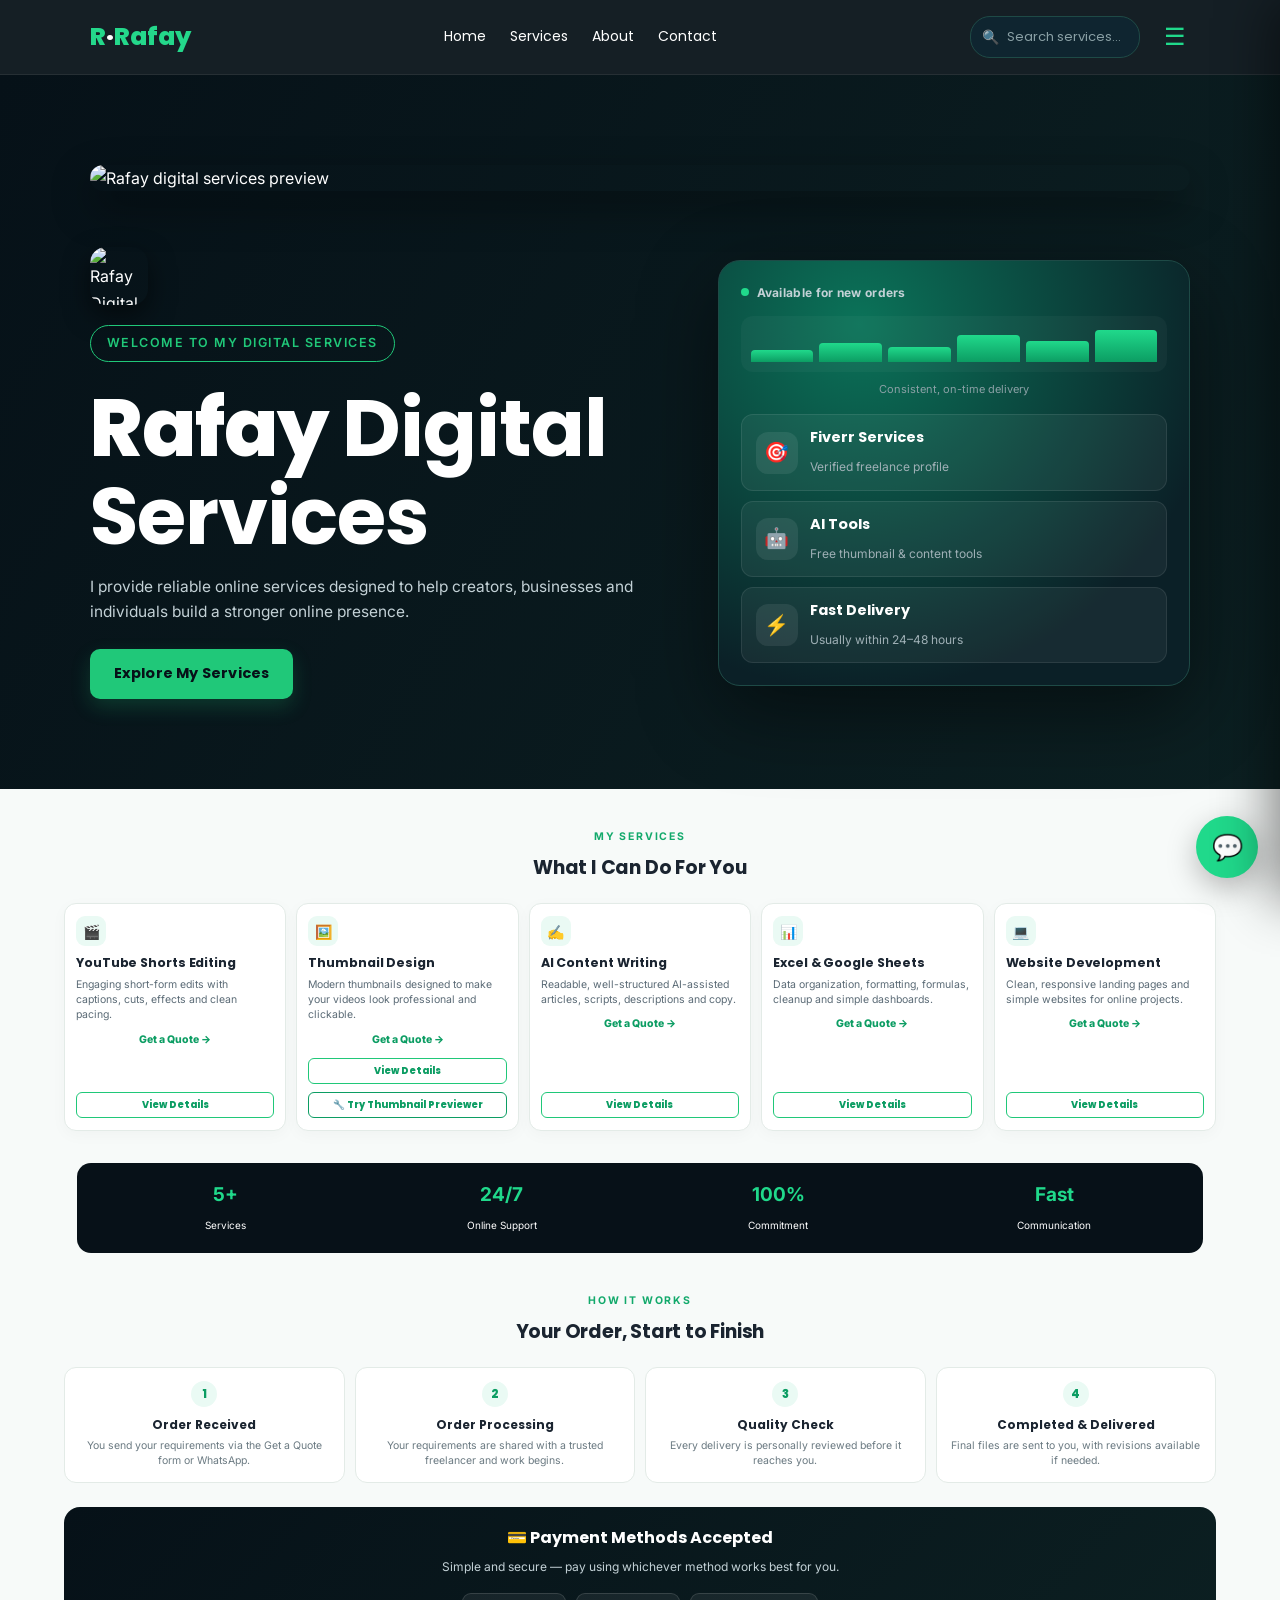
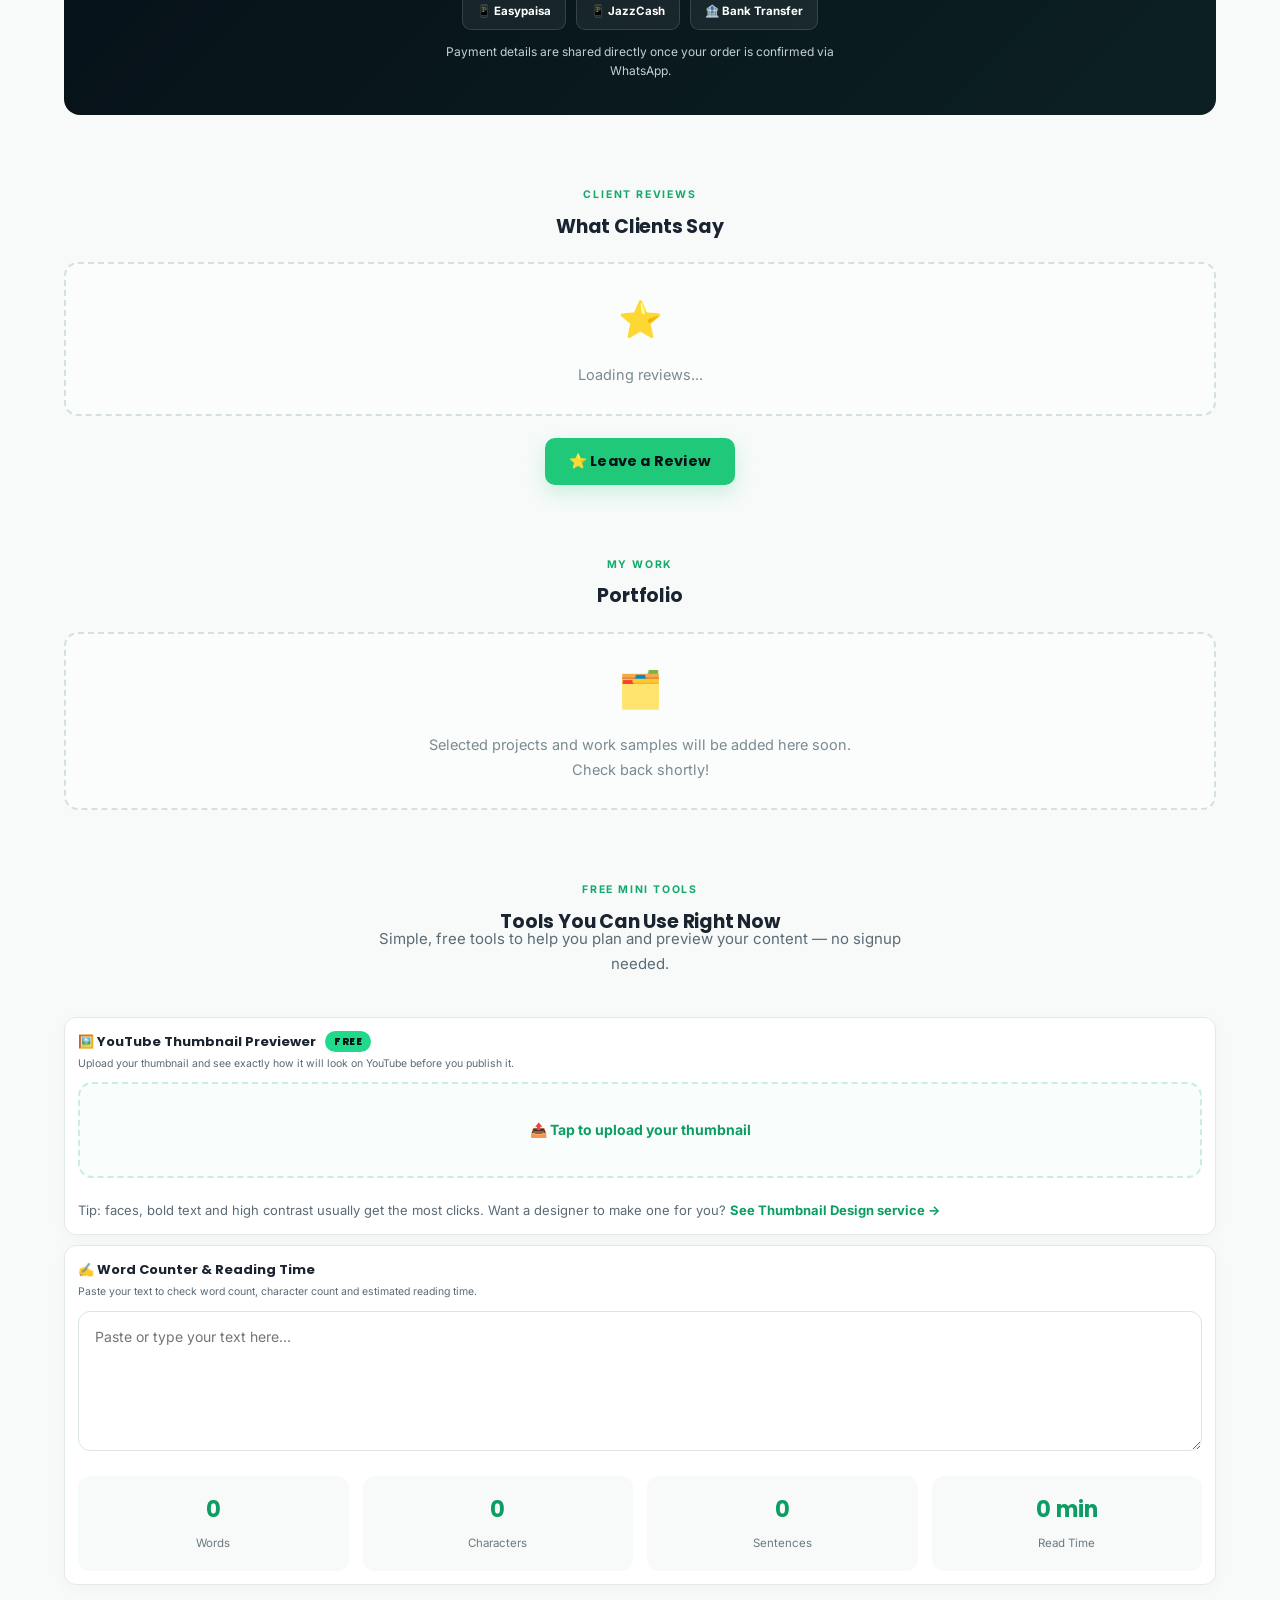
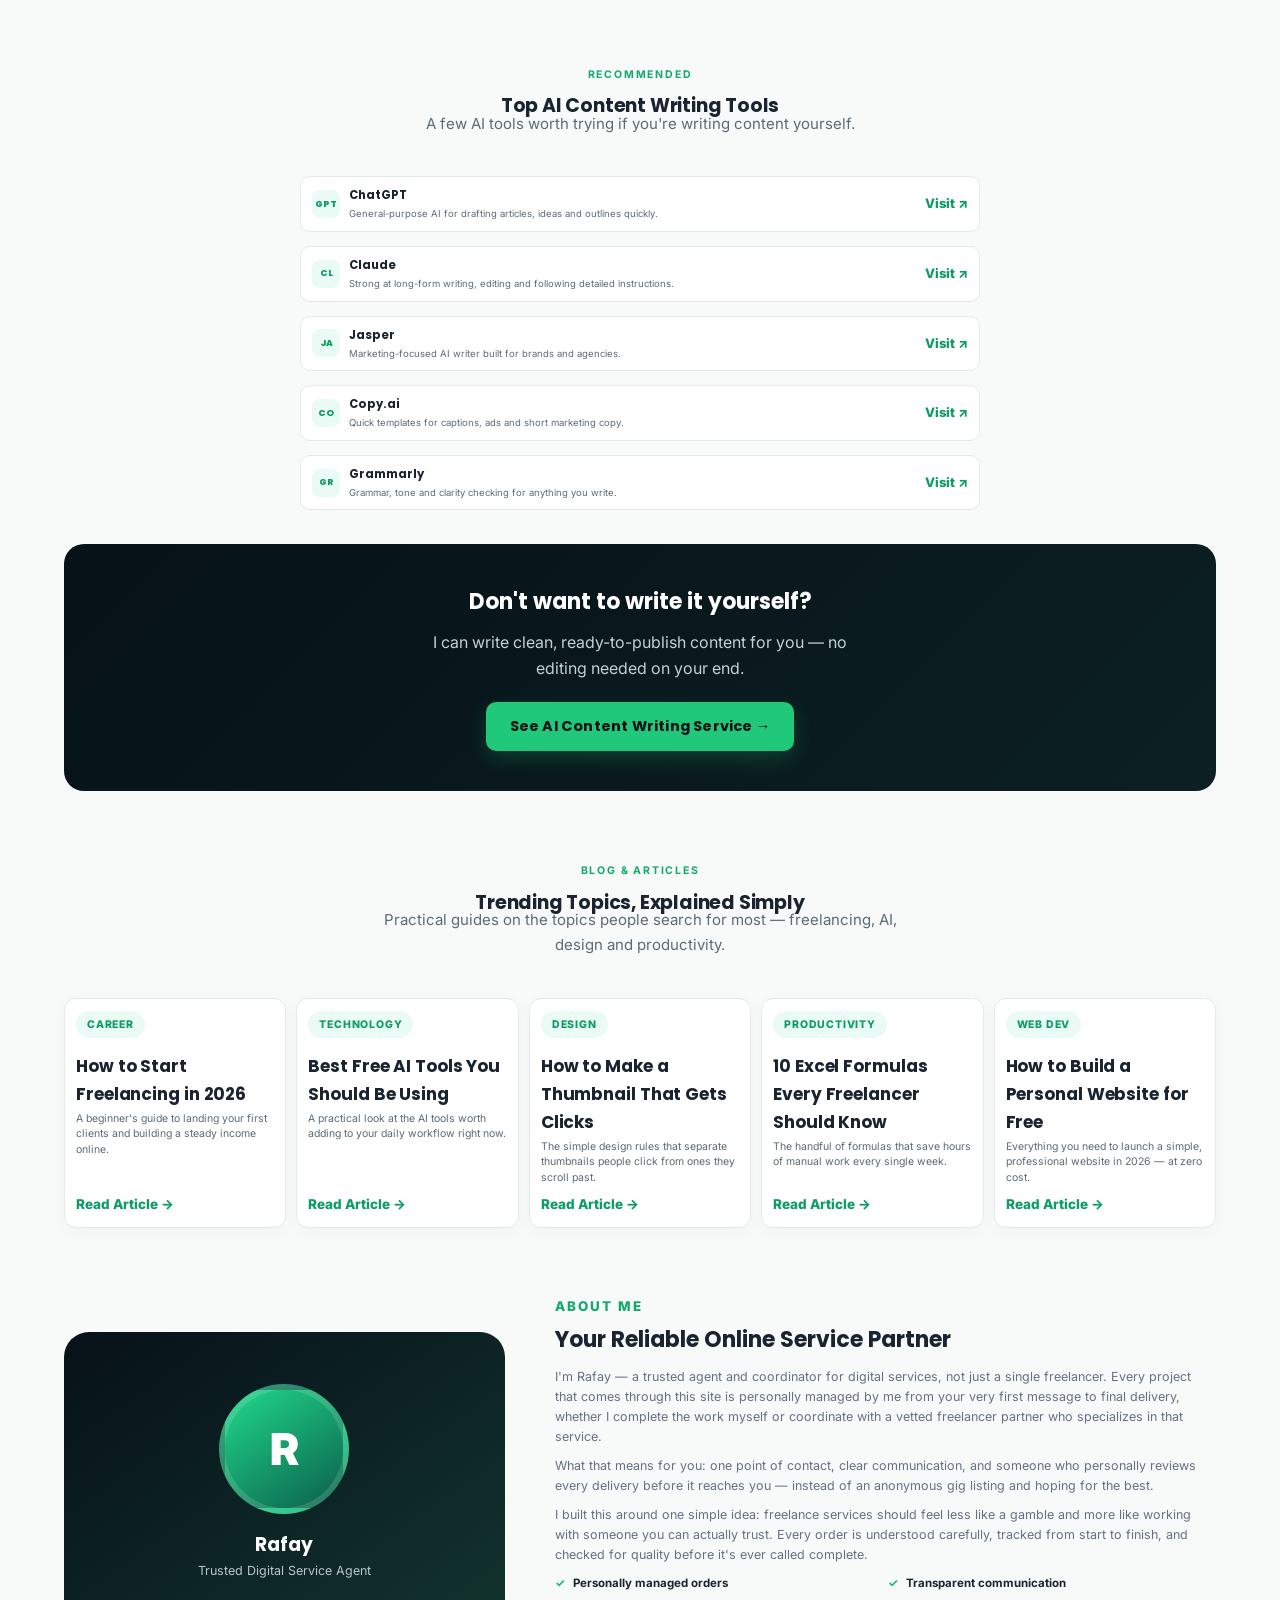
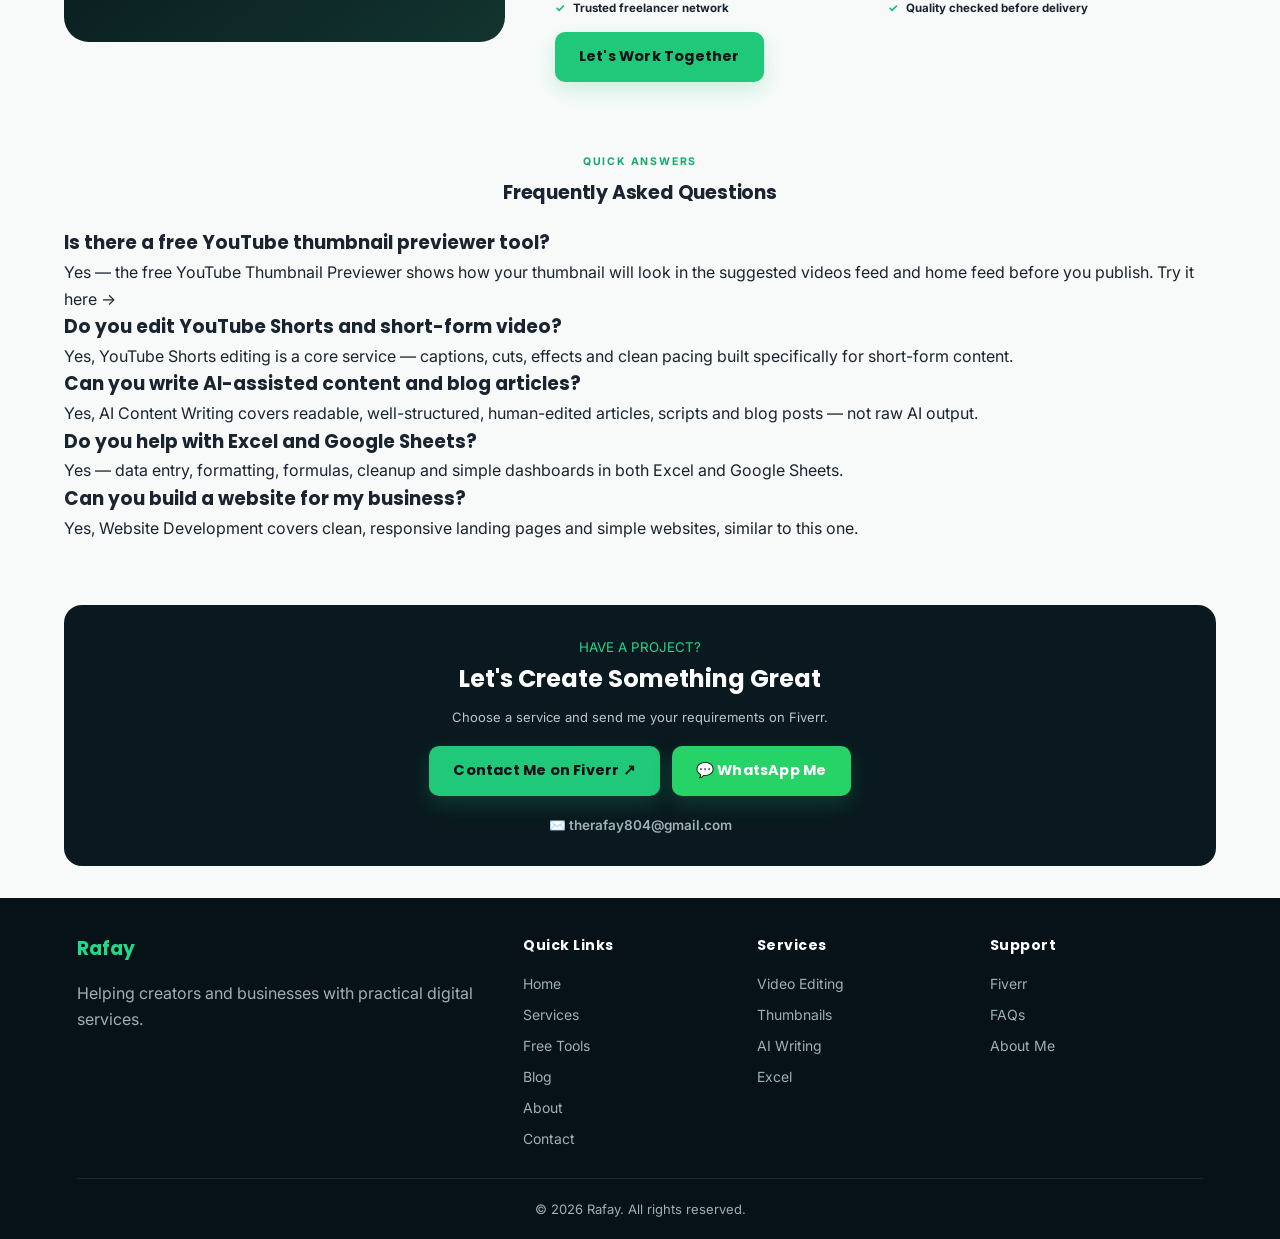
==== commit dbb0476e: "Create index.html" ====
--- a/index.html
+++ b/index.html
@@ -1,30 +1,86 @@
-
 <!DOCTYPE html>
 <html lang="en">
 <head>
-  <title>Rafay Digital Services | Online Freelance Services</title>
+  <title>YouTube Thumbnail Design, Shorts Editing & AI Content Writing | Rafay Digital Services</title>
 
 <link rel="icon" type="image/png" href="[data-uri]">
 <link rel="apple-touch-icon" href="[data-uri]">
 
-<meta property="og:title" content="Rafay Digital Services">
-<meta property="og:description" content="Freelance digital services including video editing, thumbnail design, AI content writing, Excel and website development.">
+<meta property="og:type" content="website">
+<meta property="og:title" content="Rafay Digital Services — Thumbnails, Shorts Editing, AI Writing & Web Dev">
+<meta property="og:description" content="Freelance services for YouTube Shorts editing, thumbnail design, AI content writing, Excel & Google Sheets, and website development. Try the free YouTube thumbnail previewer.">
 <meta property="og:image" content="https://i.postimg.cc/XJFWfyG2/logo.png">
 <meta property="og:url" content="https://rafay-website.therafay804.workers.dev/">
 
-<meta name="description" content="Rafay Digital Services offers online freelance services including YouTube Shorts editing, thumbnail design, AI content writing, Excel, Google Sheets and website development.">
-
-<meta name="keywords" content="Rafay Digital Services, Rafay Digital, freelance services, YouTube Shorts editing, thumbnail design, AI content writing, Excel, Google Sheets, website development">
+<meta name="description" content="Freelance services for YouTube Shorts editing, thumbnail design, AI content writing, Excel & Google Sheets work, and website development. Free YouTube thumbnail previewer tool and fast WhatsApp quotes.">
+
+<meta name="keywords" content="YouTube thumbnail previewer, thumbnail design service, YouTube Shorts editing, AI content writing, Excel Google Sheets services, website development, freelance digital services">
 
 <meta name="google-site-verification" content="U_uyeUv_plLgOZVWYOtVZCwQSEdqqO8EvRCwuZuZreE">
-  <meta name="google-site-verification" content="U_uyeUv_plLgOZVWYOtVZCwQSEdqqO8EvRCwuZuZreE" />
 <meta charset="UTF-8">
 <meta name="viewport" content="width=device-width, initial-scale=1.0">
-<meta name="description" content="Rafay - Freelance digital services including video editing, thumbnail design, AI content writing, Excel and website development.">
+<meta name="robots" content="index, follow">
+<link rel="canonical" href="https://rafay-website.therafay804.workers.dev/">
 <link rel="stylesheet" href="style.css">
 <link rel="preconnect" href="https://fonts.googleapis.com">
 <link rel="preconnect" href="https://fonts.gstatic.com" crossorigin>
 <link href="https://fonts.googleapis.com/css2?family=Inter:wght@400;500;600;700&family=Poppins:wght@500;600;700;800&display=swap" rel="stylesheet">
+<script type="application/ld+json">
+{
+  "@context": "https://schema.org",
+  "@type": "ProfessionalService",
+  "name": "Rafay Digital Services",
+  "url": "https://rafay-website.therafay804.workers.dev/",
+  "image": "https://i.postimg.cc/XJFWfyG2/logo.png",
+  "description": "Freelance services for YouTube Shorts editing, thumbnail design, AI content writing, Excel & Google Sheets, and website development.",
+  "priceRange": "$$",
+  "areaServed": "Worldwide",
+  "hasOfferCatalog": {
+    "@type": "OfferCatalog",
+    "name": "Digital Services",
+    "itemListElement": [
+      {"@type": "Offer", "itemOffered": {"@type": "Service", "name": "YouTube Shorts Editing", "description": "Engaging, trendy short-form video editing to grow your channel."}},
+      {"@type": "Offer", "itemOffered": {"@type": "Service", "name": "Thumbnail Design", "description": "Eye-catching YouTube thumbnails designed to boost click-through rate."}},
+      {"@type": "Offer", "itemOffered": {"@type": "Service", "name": "AI Content Writing", "description": "Well-researched, human-edited AI-assisted articles and blog writing."}},
+      {"@type": "Offer", "itemOffered": {"@type": "Service", "name": "Excel & Google Sheets", "description": "Data entry, formatting, formulas and dashboards in Excel and Google Sheets."}},
+      {"@type": "Offer", "itemOffered": {"@type": "Service", "name": "Website Development", "description": "Fast, responsive, modern websites built for freelancers and small businesses."}}
+    ]
+  }
+}
+</script>
+<script type="application/ld+json">
+{
+  "@context": "https://schema.org",
+  "@type": "FAQPage",
+  "mainEntity": [
+    {
+      "@type": "Question",
+      "name": "Is there a free YouTube thumbnail previewer tool?",
+      "acceptedAnswer": {"@type": "Answer", "text": "Yes. Rafay Digital Services offers a free YouTube Thumbnail Previewer tool that shows how your thumbnail will look in the suggested videos feed and home feed before you publish."}
+    },
+    {
+      "@type": "Question",
+      "name": "Do you edit YouTube Shorts and short-form video?",
+      "acceptedAnswer": {"@type": "Answer", "text": "Yes, YouTube Shorts editing is one of the core services offered, including captions, cuts, effects and clean pacing for short-form content."}
+    },
+    {
+      "@type": "Question",
+      "name": "Can you write AI-assisted content and blog articles?",
+      "acceptedAnswer": {"@type": "Answer", "text": "Yes, AI Content Writing is available, producing readable, well-structured, human-edited articles, scripts and blog posts."}
+    },
+    {
+      "@type": "Question",
+      "name": "Do you help with Excel and Google Sheets?",
+      "acceptedAnswer": {"@type": "Answer", "text": "Yes, Excel and Google Sheets services include data entry, formatting, formulas, cleanup and simple dashboards."}
+    },
+    {
+      "@type": "Question",
+      "name": "Can you build a website for my business?",
+      "acceptedAnswer": {"@type": "Answer", "text": "Yes, Website Development services cover clean, responsive landing pages and simple websites for freelancers and small businesses."}
+    }
+  ]
+}
+</script>
 </head>
 <body>
 
@@ -94,6 +150,7 @@
     </div>
   </div>
   <a href="#about" onclick="toggleMobileMenu()">COMPANY</a>
+  <a href="#faq" onclick="toggleMobileMenu()">FAQ</a>
   <a href="#contact" onclick="toggleMobileMenu()">CONTACT US</a>
   <a href="privacy-policy.html">PRIVACY POLICY</a>
   <a onclick="toggleMobileMenu();openAccountModal()">MY ACCOUNT</a>
@@ -445,6 +502,17 @@
       <div class="checks"><span>Personally managed orders</span><span>Transparent communication</span><span>Trusted freelancer network</span><span>Quality checked before delivery</span></div>
       <a class="btn" href="#contact">Let's Work Together</a>
     </div>
+  </div>
+</section>
+
+<section id="faq">
+  <div class="section-title"><small>QUICK ANSWERS</small><h2>Frequently Asked Questions</h2></div>
+  <div class="faq-list">
+    <div class="faq-item"><h3>Is there a free YouTube thumbnail previewer tool?</h3><p>Yes — the free YouTube Thumbnail Previewer shows how your thumbnail will look in the suggested videos feed and home feed before you publish. <a href="#thumbnail-tool" onclick="highlightTool('thumbnail-tool')">Try it here →</a></p></div>
+    <div class="faq-item"><h3>Do you edit YouTube Shorts and short-form video?</h3><p>Yes, YouTube Shorts editing is a core service — captions, cuts, effects and clean pacing built specifically for short-form content.</p></div>
+    <div class="faq-item"><h3>Can you write AI-assisted content and blog articles?</h3><p>Yes, AI Content Writing covers readable, well-structured, human-edited articles, scripts and blog posts — not raw AI output.</p></div>
+    <div class="faq-item"><h3>Do you help with Excel and Google Sheets?</h3><p>Yes — data entry, formatting, formulas, cleanup and simple dashboards in both Excel and Google Sheets.</p></div>
+    <div class="faq-item"><h3>Can you build a website for my business?</h3><p>Yes, Website Development covers clean, responsive landing pages and simple websites, similar to this one.</p></div>
   </div>
 </section>
 
@@ -1163,3 +1231,4 @@
 </script>
 </body>
 </html>
+
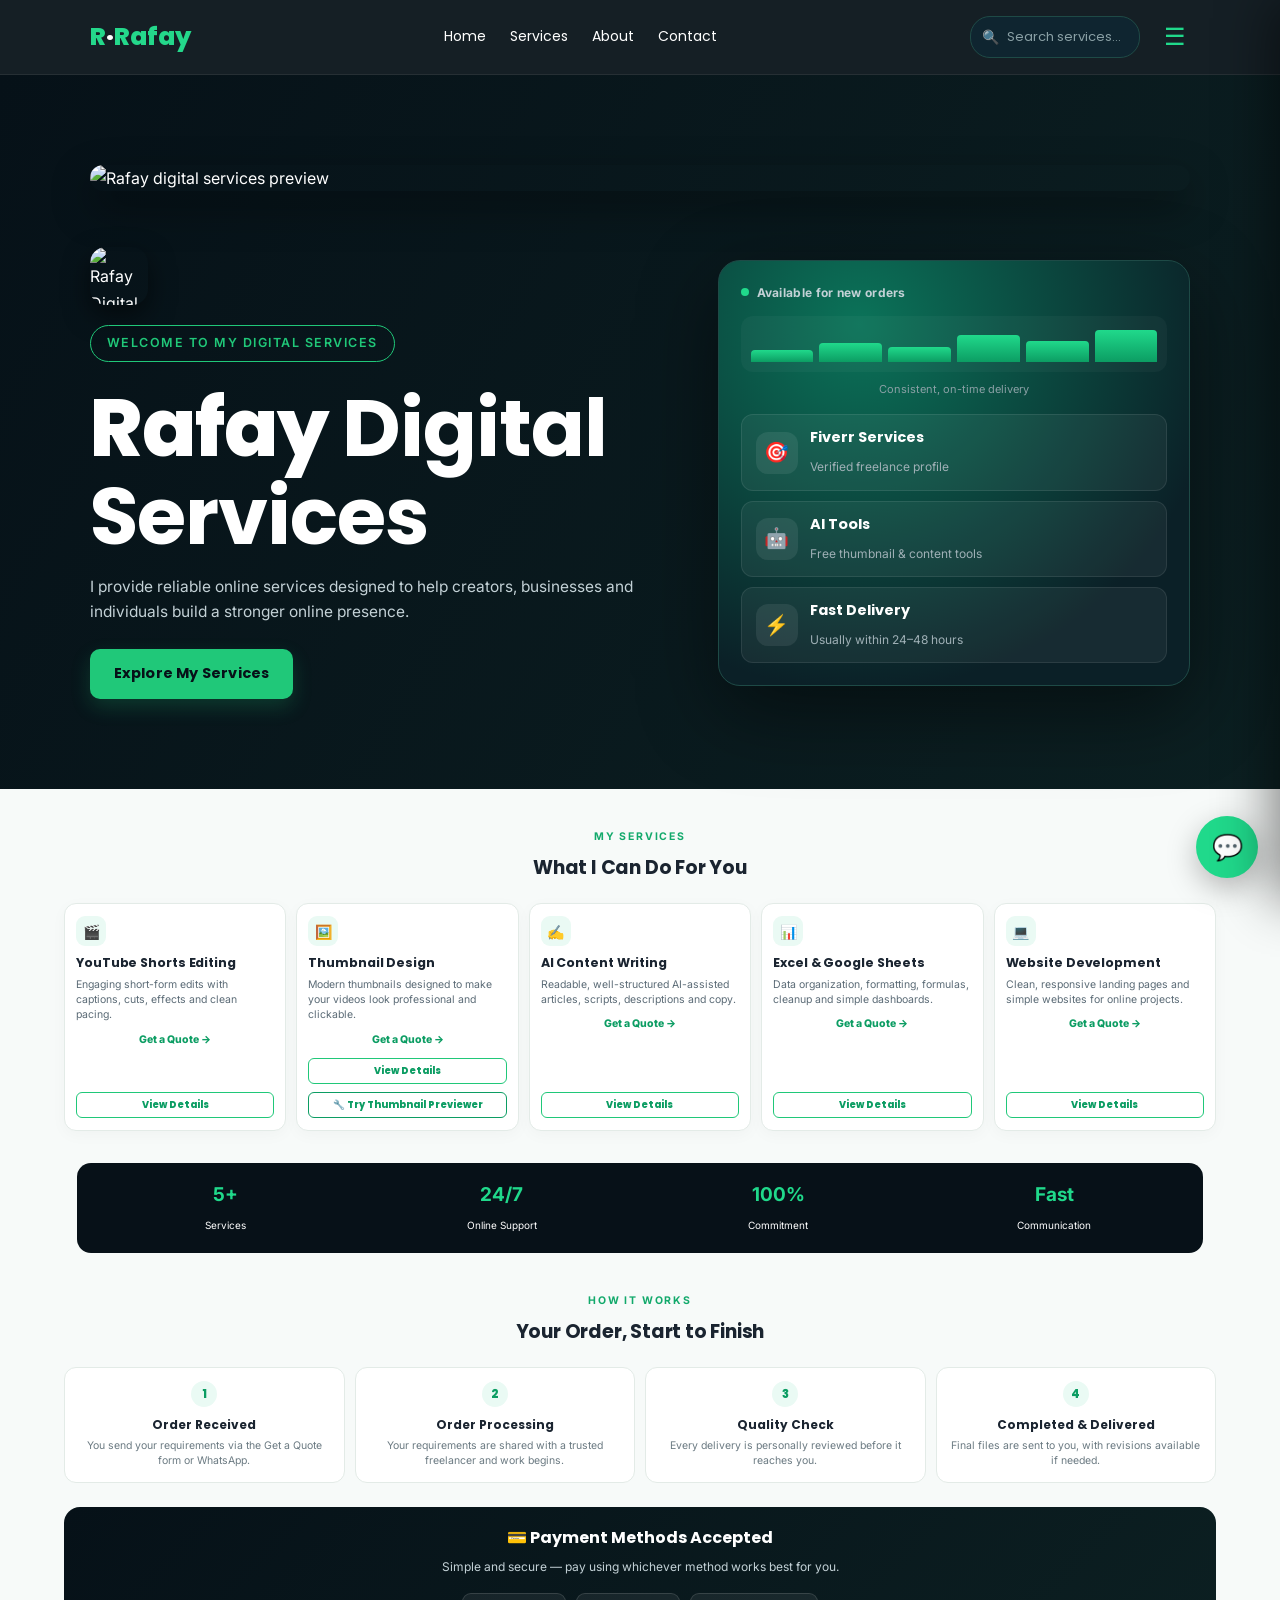
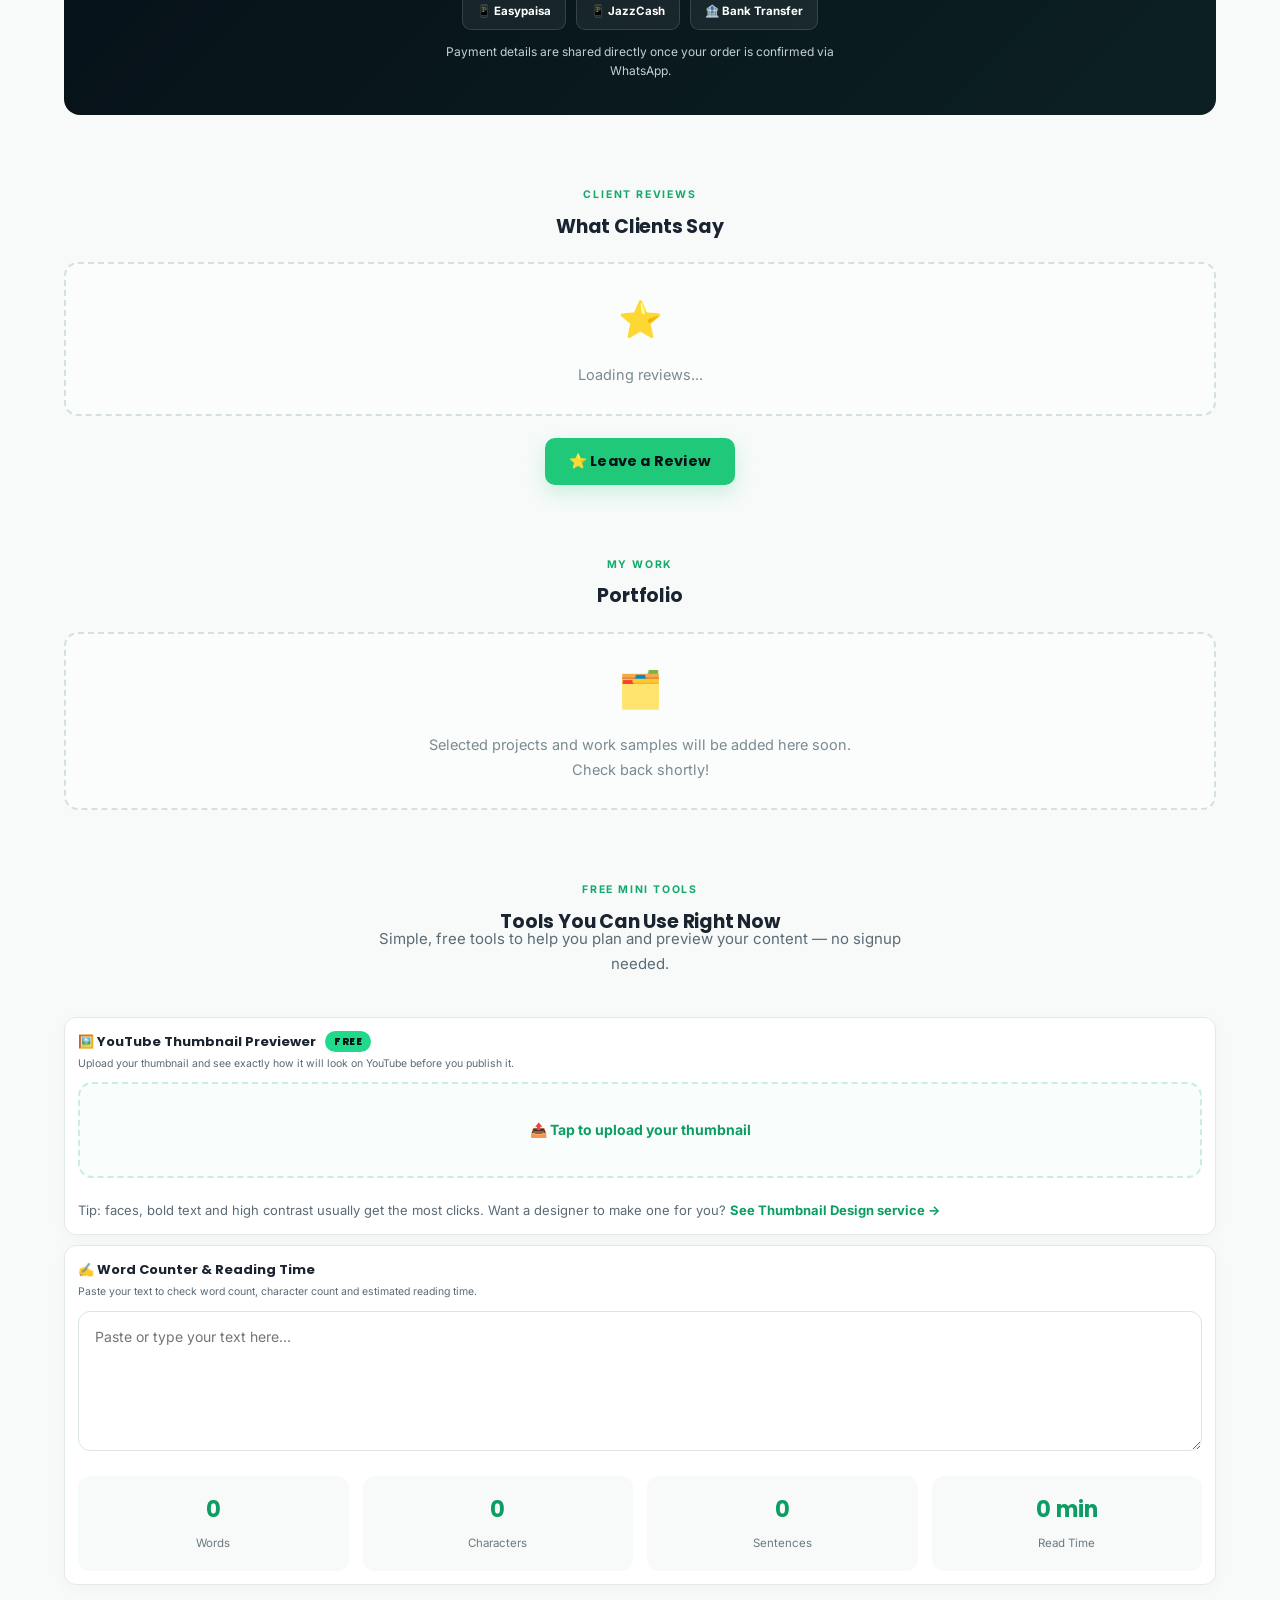
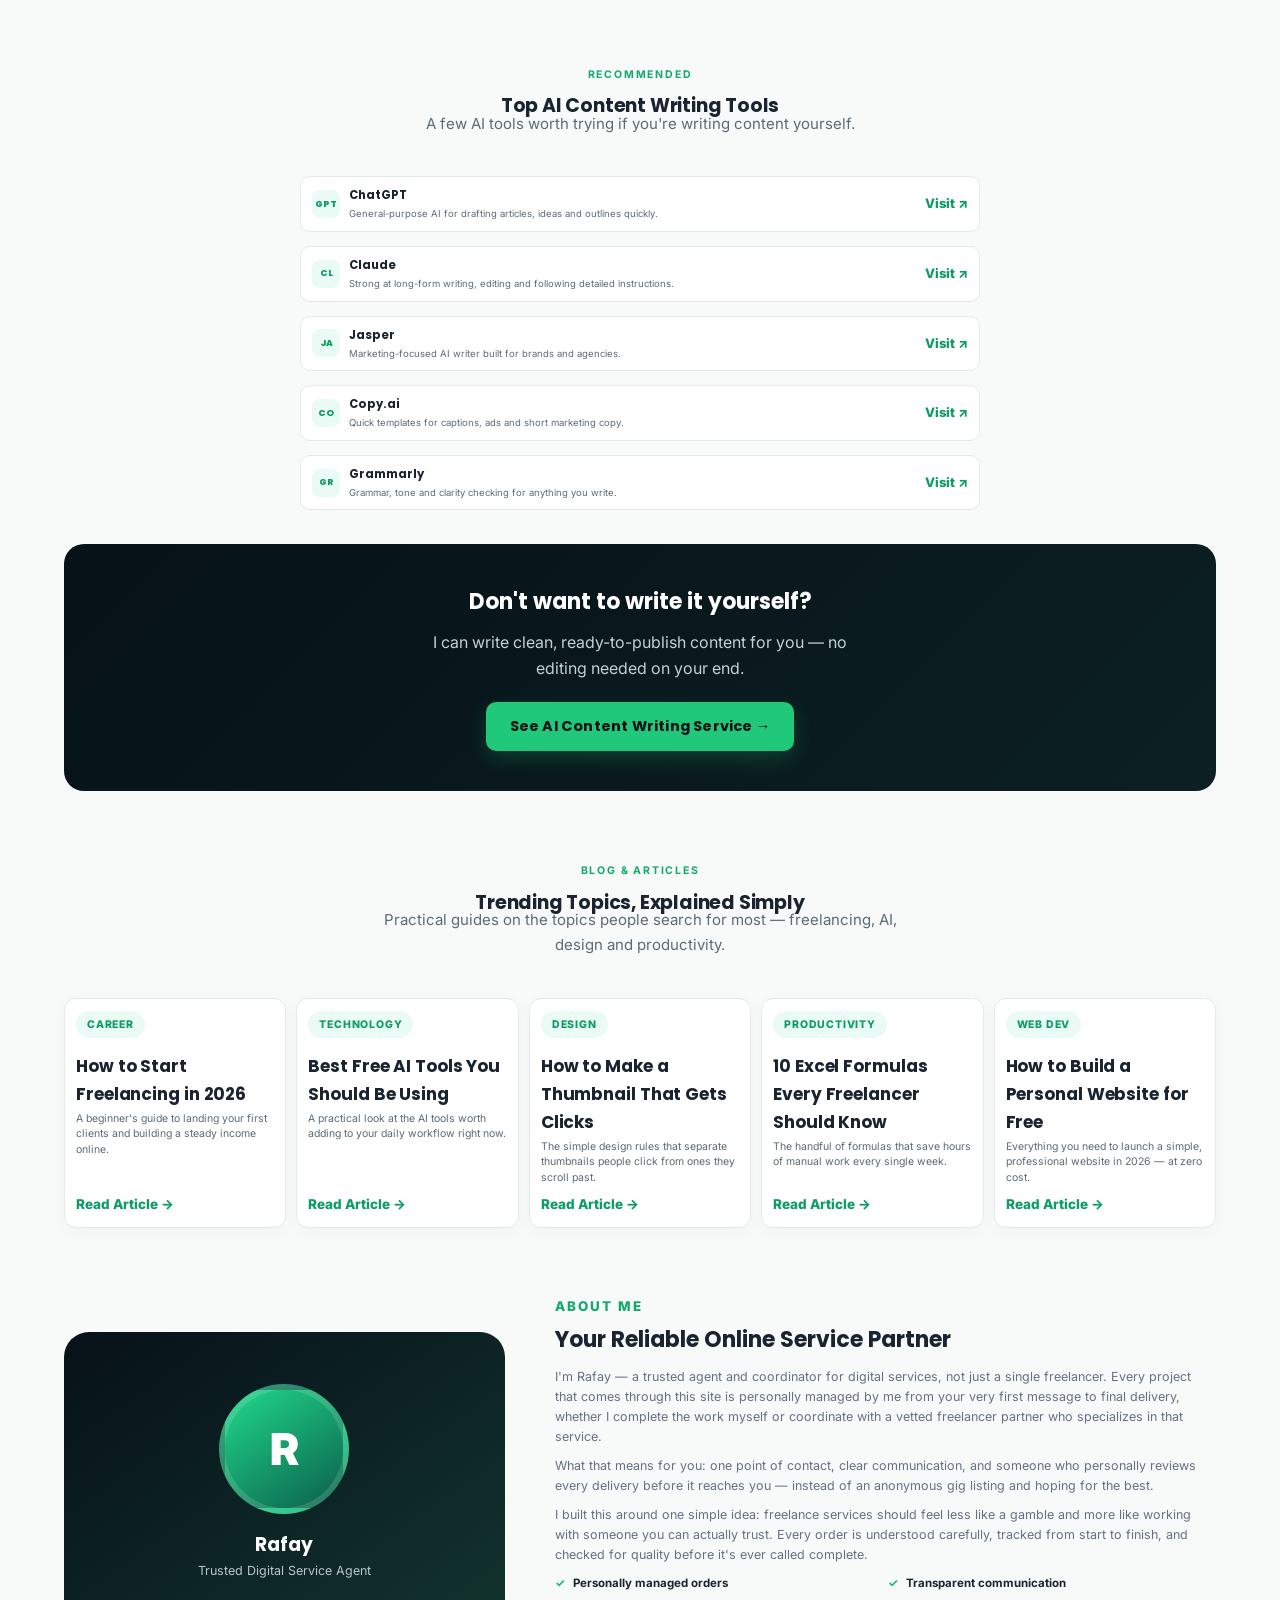
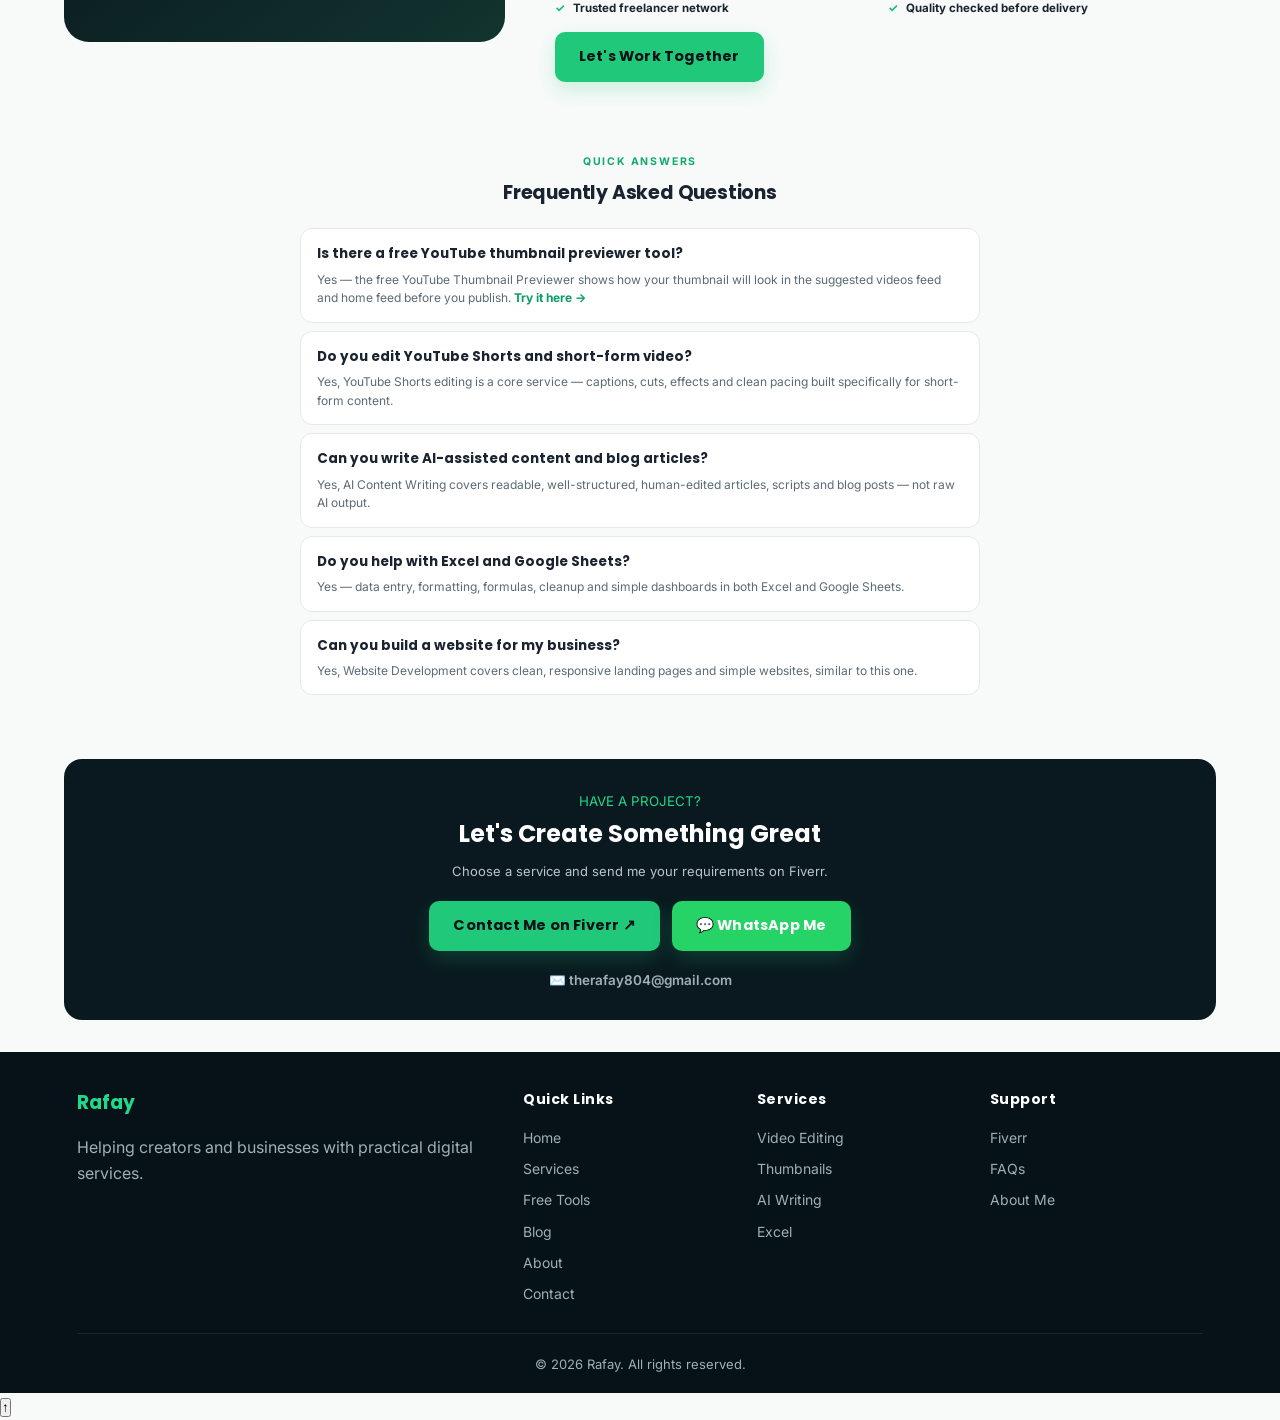
==== commit f3e2151c: "Create index.html" ====
--- a/index.html
+++ b/index.html
@@ -1,3 +1,4 @@
+
 <!DOCTYPE html>
 <html lang="en">
 <head>
@@ -537,6 +538,7 @@
   <div class="copy">© 2026 Rafay. All rights reserved.</div>
 </footer>
 
+<button class="back-to-top" id="backToTop" onclick="window.scrollTo({top:0,behavior:'smooth'})" aria-label="Back to top">↑</button>
 <button class="chat-toggle" onclick="toggleChat()">💬</button>
 <div class="chatbox" id="chatbox">
   <div class="chathead"><span>Chat with Rafay 🤖</span><button onclick="toggleChat()" style="background:none;border:0;color:white;font-size:20px">×</button></div>
@@ -1228,7 +1230,12 @@
 }, { threshold: 0.12 });
 
 document.querySelectorAll('.reveal').forEach(el => revealObserver.observe(el));
+
+window.addEventListener('scroll', () => {
+  const btn = document.getElementById('backToTop');
+  if(!btn) return;
+  if(window.scrollY > 500){ btn.classList.add('show'); } else { btn.classList.remove('show'); }
+});
 </script>
 </body>
 </html>
-
--- a/style.css
+++ b/style.css
@@ -265,3 +265,16 @@
 .hero-dash-chart{display:flex;align-items:flex-end;gap:6px;height:56px;background:#ffffff08;border-radius:12px;padding:10px;margin-bottom:8px}
 .chart-bar{flex:1;background:linear-gradient(180deg,#20d98b,#0c9d63);border-radius:4px 4px 0 0;min-height:6px}
 .hero-dash-caption{font-size:11px;color:#8aa0a5;margin-bottom:16px;text-align:center}
+
+/* ===== Live Reviews ===== */
+.review-card{align-items:center;text-align:center}
+.review-stars{color:#f5b301;font-size:16px;letter-spacing:2px;margin-bottom:8px}
+.review-text{font-style:italic;color:#3a4b54!important;font-size:11.5px!important}
+.review-name{font-size:11px;color:#8a97a0;margin-top:6px;display:block}
+
+/* ===== FAQ Section ===== */
+.faq-list{max-width:680px;margin:0 auto;display:flex;flex-direction:column;gap:8px}
+.faq-item{background:white;border:1px solid #e3ebe7;border-radius:12px;padding:14px 16px}
+.faq-item h3{font-size:13.5px;font-weight:700;margin-bottom:5px;color:#1a2430}
+.faq-item p{font-size:12px;color:#5b6b76;line-height:1.55}
+.faq-item p a{color:#0c9d63;font-weight:700}
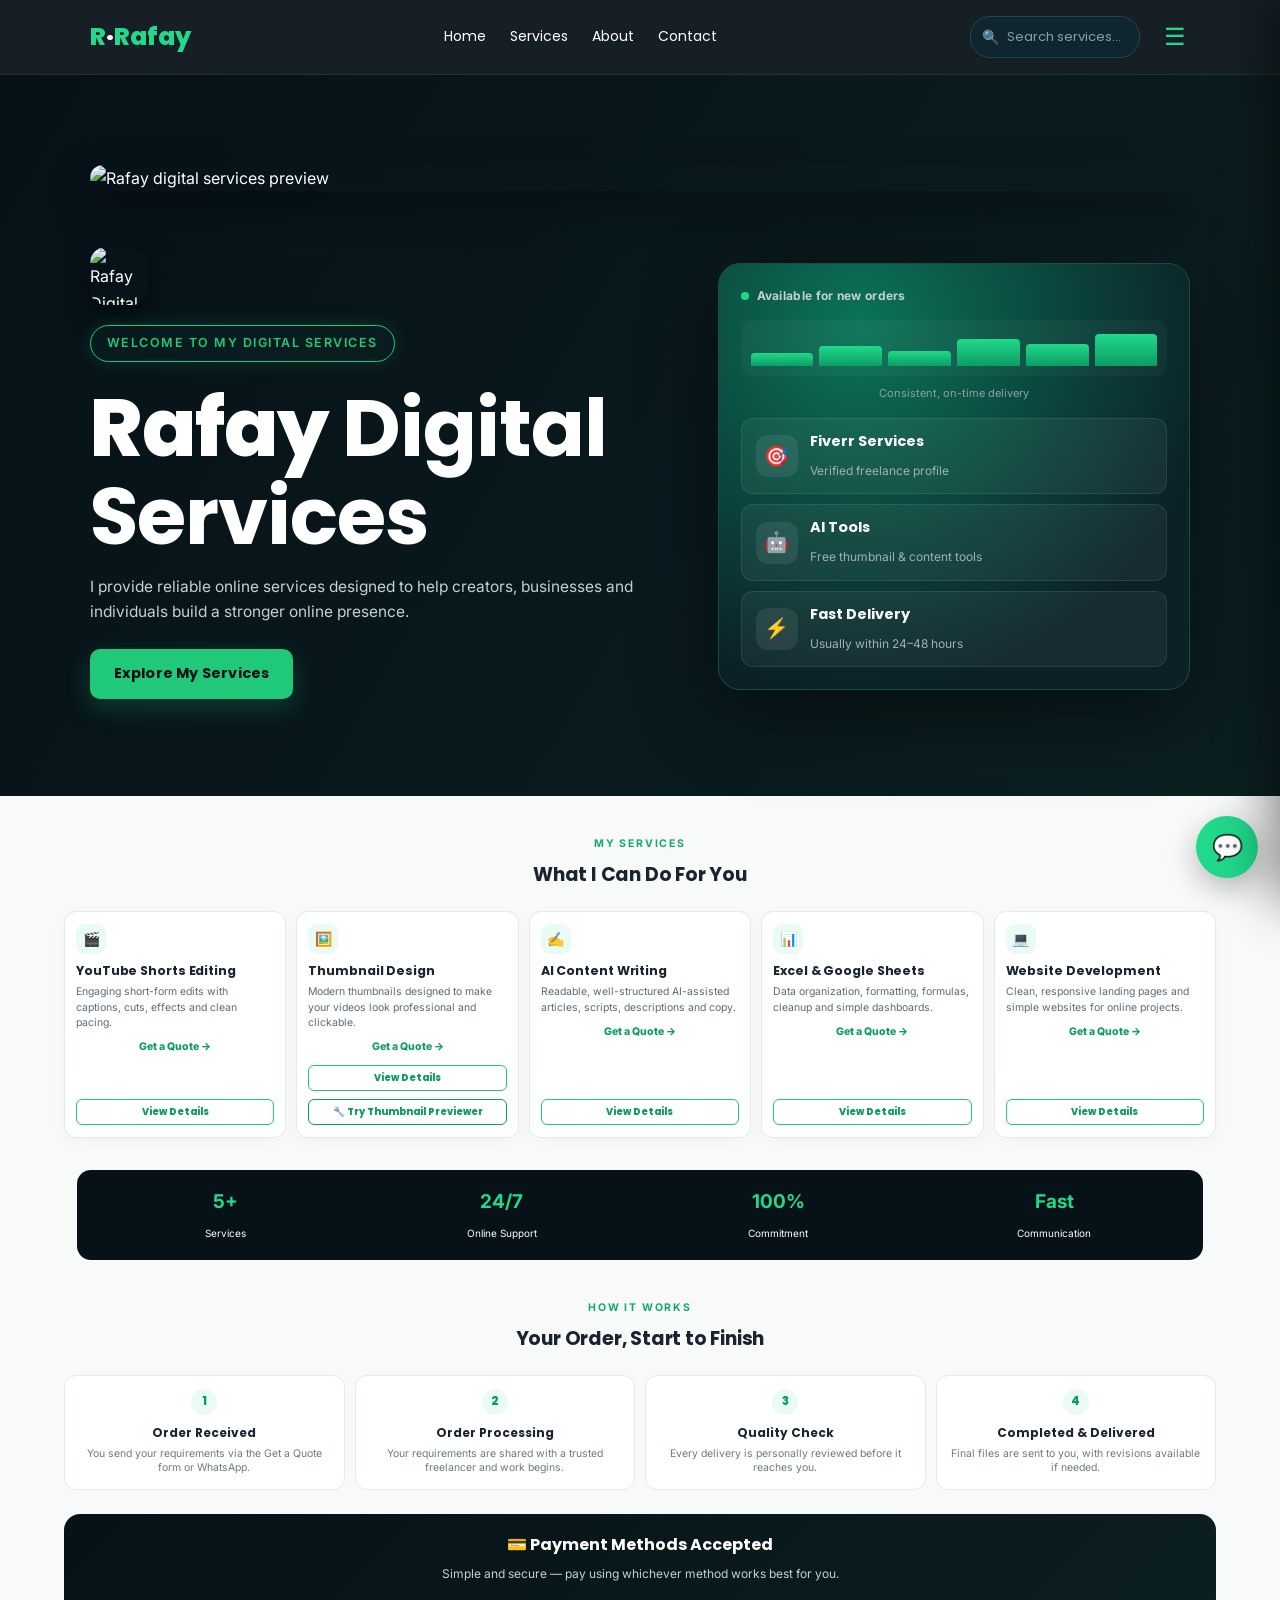
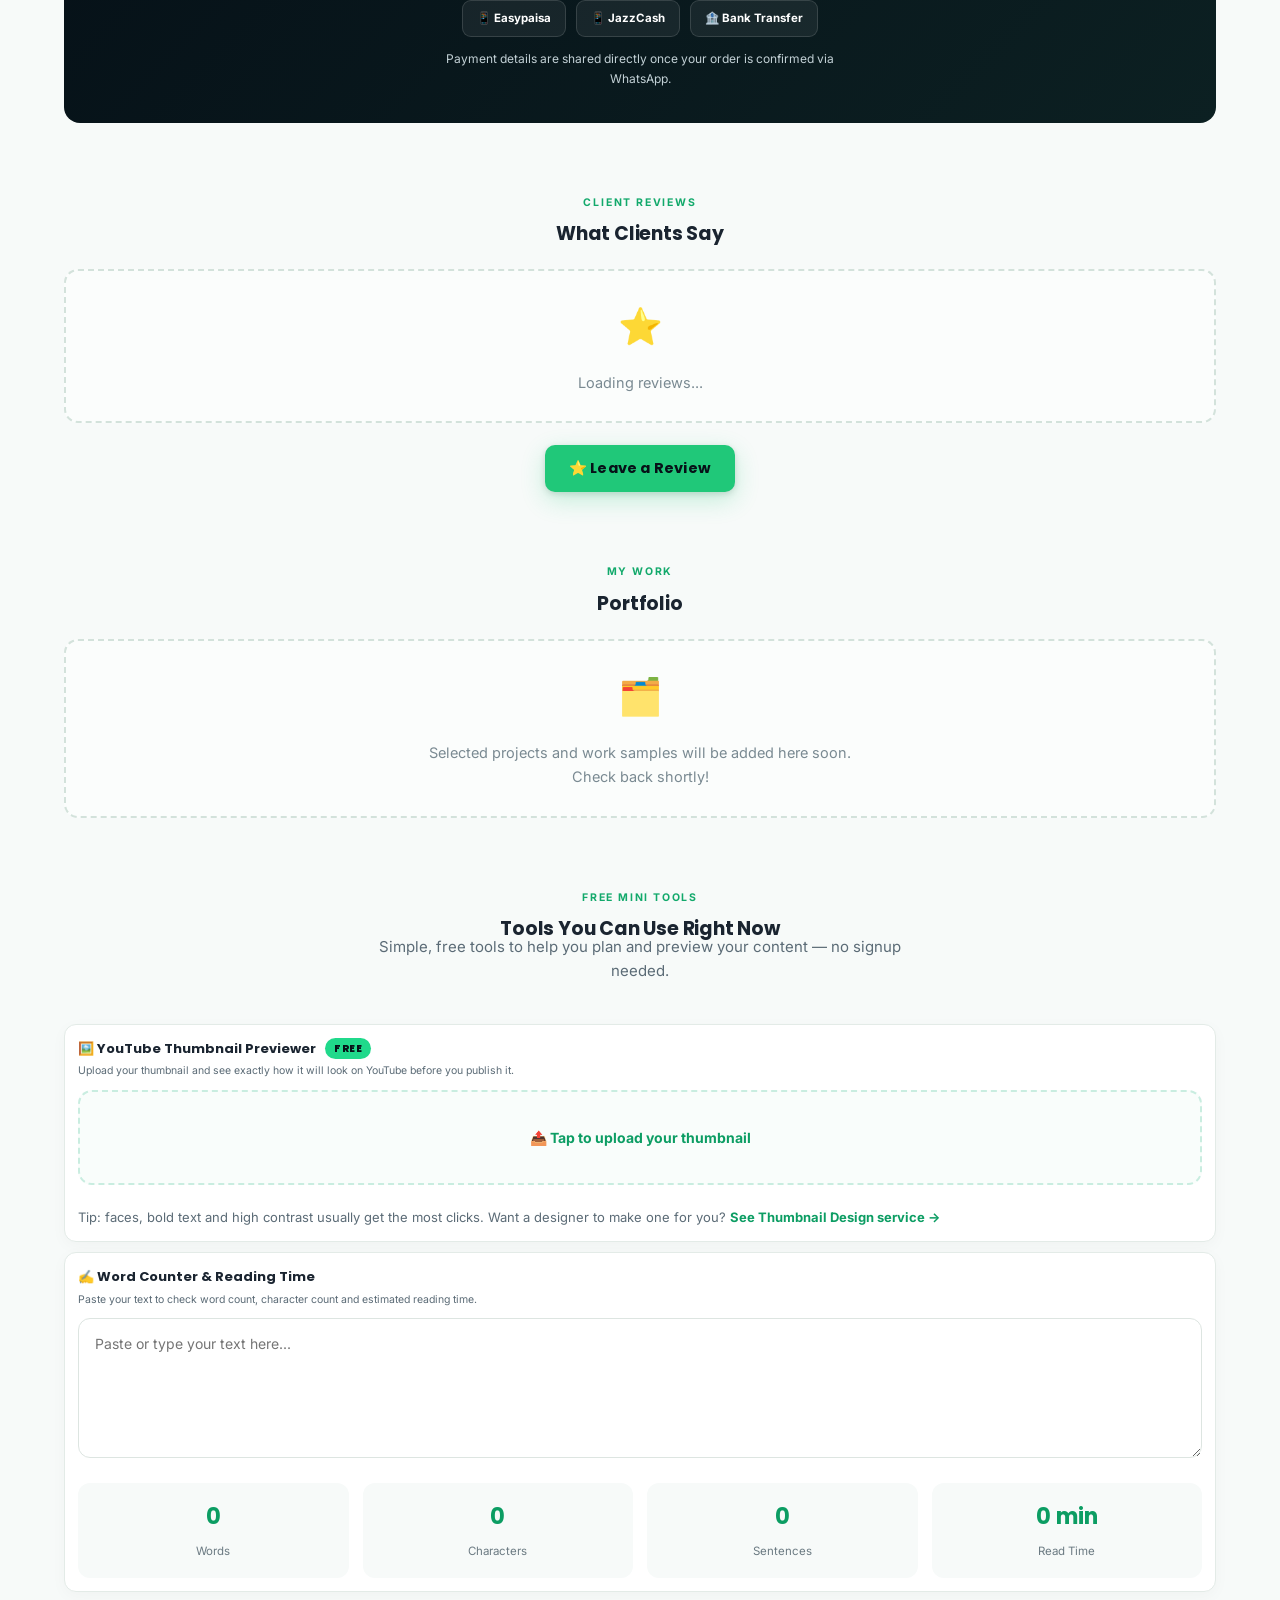
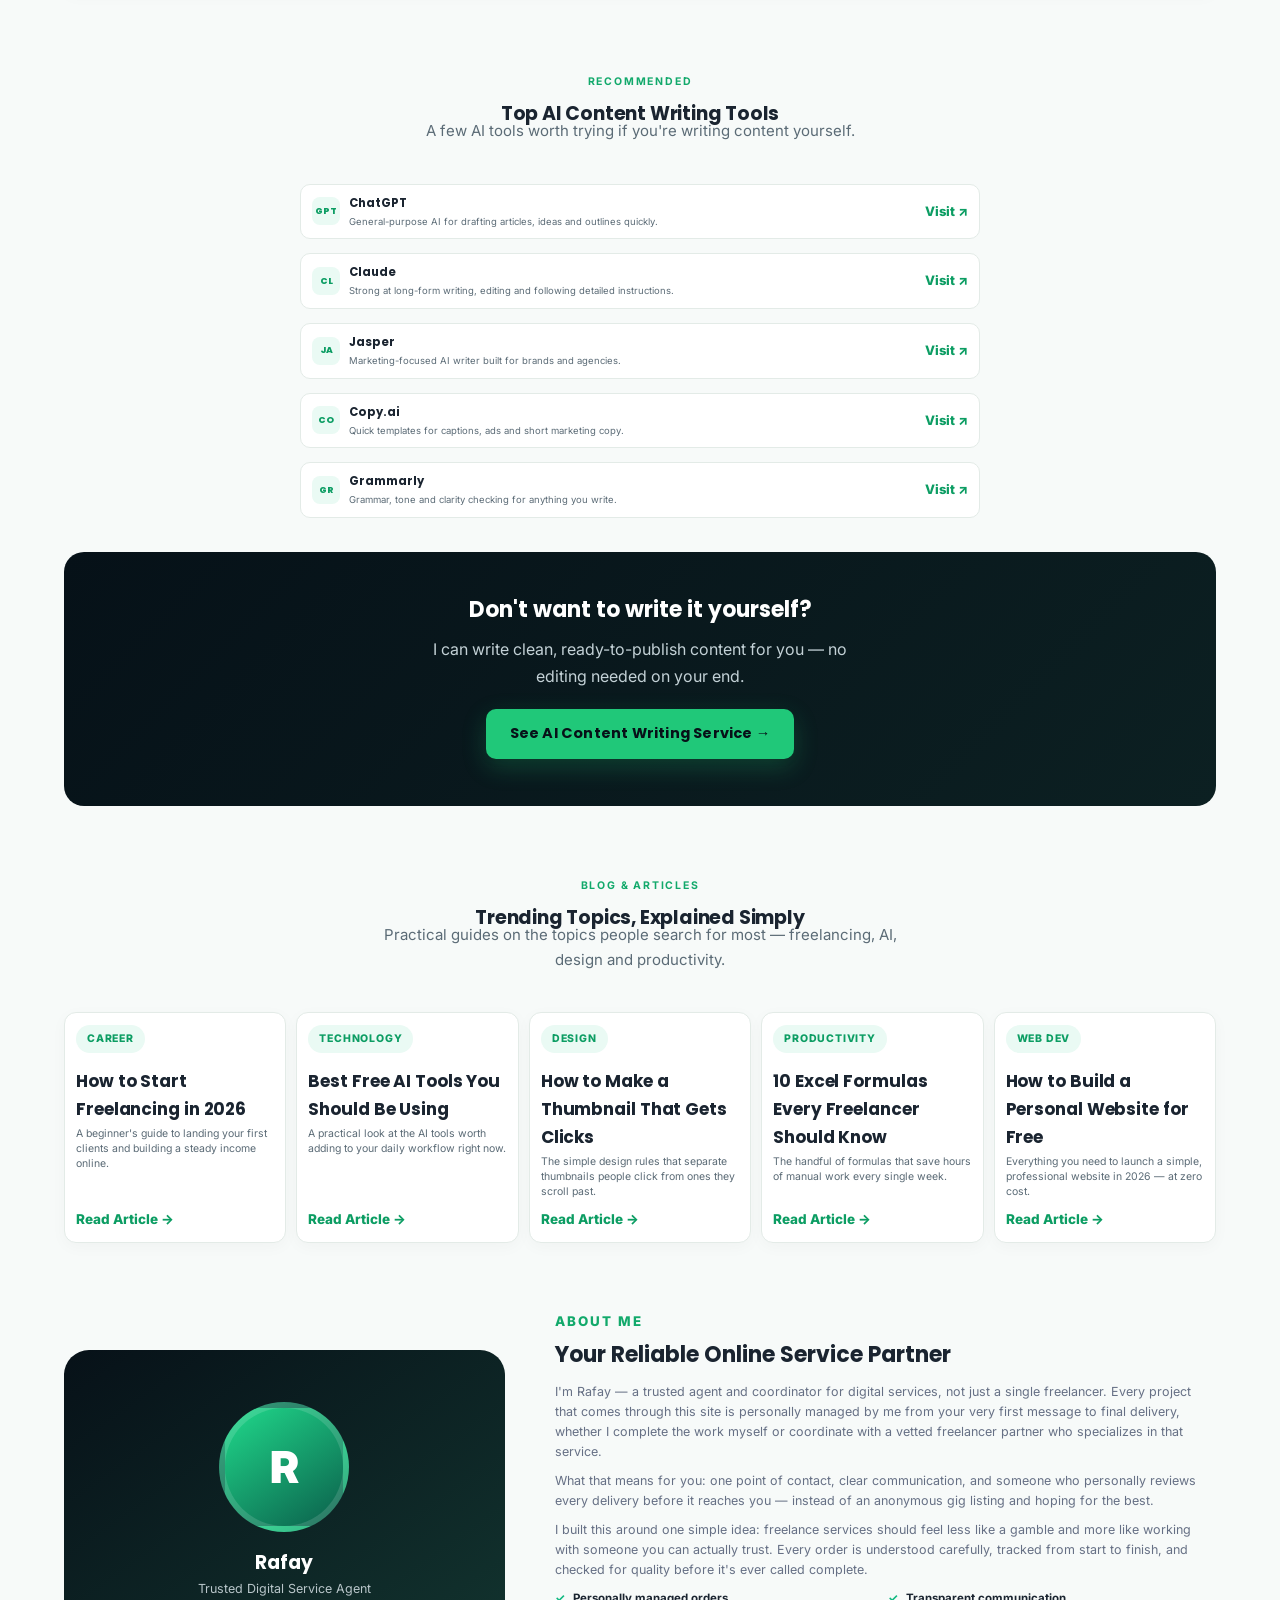
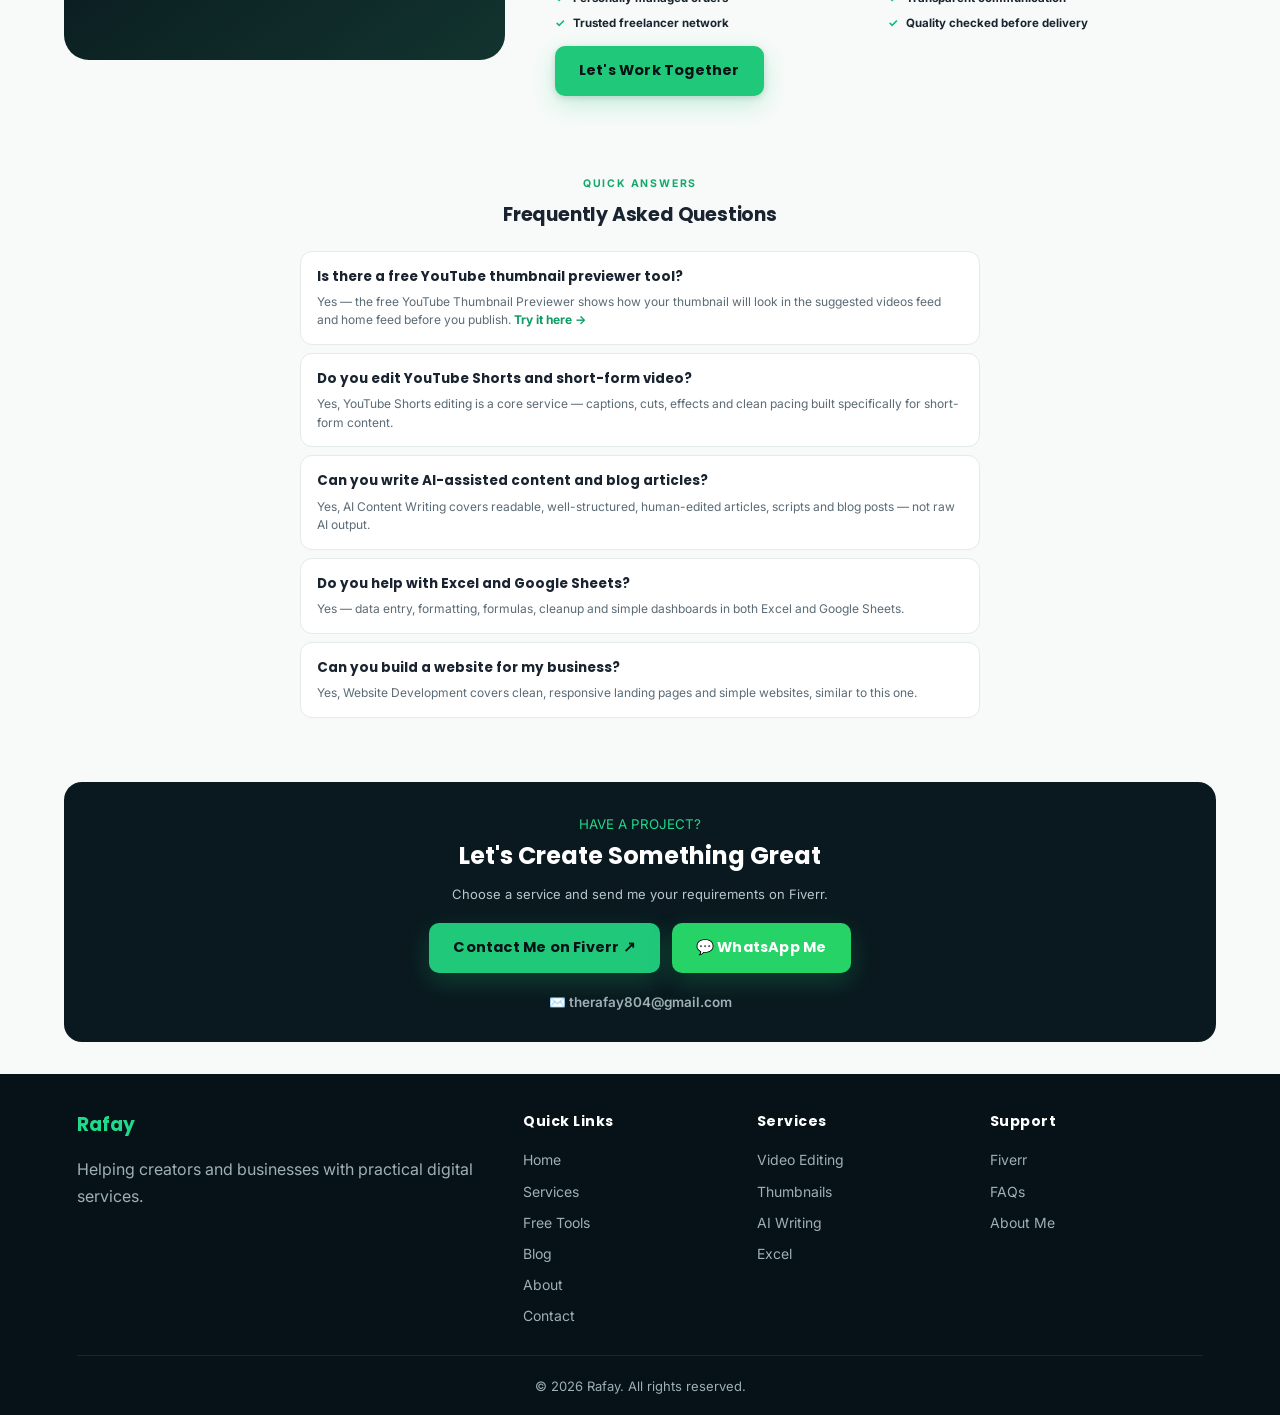
==== commit 9f406600: "Add cloudfare analytics" ====
--- a/index.html
+++ b/index.html
@@ -1,4 +1,3 @@
-
 <!DOCTYPE html>
 <html lang="en">
 <head>
@@ -1237,5 +1236,9 @@
   if(window.scrollY > 500){ btn.classList.add('show'); } else { btn.classList.remove('show'); }
 });
 </script>
+<!-- Cloudflare Web Analytics -->
+<script type='module' src='https://static.cloudflareinsights.com/beacon.min.js' data-cf-beacon='{"token": "8ec72f3ea9fe4c51bfb1e50294da7614"}'></script>
+<!-- End Cloudflare Web Analytics -->
 </body>
 </html>
+
--- a/style.css
+++ b/style.css
@@ -8,10 +8,13 @@
 .logo{font-size:25px;font-weight:800;color:#24d88b}.logo span{color:white}
 .navlinks{display:flex;gap:24px;font-size:14px}
 .navlinks a:hover{color:#24d88b}
-.btn{display:inline-block;background:#20c879;color:#071118;padding:13px 24px;border-radius:10px;font-weight:700;font-size:14.5px;letter-spacing:.2px;border:0;cursor:pointer;box-shadow:0 8px 20px #20c87933;transition:.25s}
-.btn:hover{transform:translateY(-2px);filter:brightness(1.05);box-shadow:0 12px 26px #20c87944}
+.btn{display:inline-block;position:relative;overflow:hidden;background:#20c879;color:#071118;padding:13px 24px;border-radius:10px;font-weight:700;font-size:14.5px;letter-spacing:.2px;border:0;cursor:pointer;box-shadow:0 8px 24px #20c8793d,0 2px 6px #0002;transition:.3s cubic-bezier(.2,.8,.2,1)}
+.btn:hover{transform:translateY(-3px);filter:brightness(1.06);box-shadow:0 16px 32px #20c8794d,0 4px 10px #0002}
+.btn:active{transform:translateY(-1px)}
+.btn::after{content:"";position:absolute;top:0;left:-75%;width:50%;height:100%;background:linear-gradient(120deg,transparent,#ffffff55,transparent);transform:skewX(-20deg);transition:.6s}
+.btn:hover::after{left:125%}
 .hero{background:linear-gradient(135deg,#061118,#0c2022);color:white;padding:90px 7%;display:grid;grid-template-columns:1.1fr .9fr;gap:50px;align-items:center}
-.badge{display:inline-block;border:1px solid #20c879;color:#20c879;border-radius:30px;padding:7px 16px;font-size:12.5px;font-weight:600;letter-spacing:1.5px;margin-bottom:22px}
+.badge{display:inline-block;border:1px solid #20c879;color:#20c879;border-radius:30px;padding:7px 16px;font-size:12.5px;font-weight:600;letter-spacing:1.5px;margin-bottom:22px;box-shadow:0 0 20px #20c8792a;background:#20c8790a}
 .hero-logo{width:58px;height:58px;border-radius:16px;margin-bottom:20px;box-shadow:0 10px 26px #0008;display:block}
 h1{font-size:clamp(32px,5vw,52px);line-height:1.1;margin-bottom:14px;letter-spacing:-.8px}
 .green{color:#20d98b}
@@ -30,8 +33,8 @@
 .section-title small{color:#12a96b;font-weight:700;letter-spacing:1.8px;font-size:10.5px}
 .section-title h2{font-size:19px;margin-top:5px;font-weight:700;letter-spacing:-.2px}
 .grid{display:grid;grid-template-columns:repeat(5,1fr);gap:10px}
-.card{background:white;border:1px solid #e3ebe7;border-radius:12px;padding:12px 11px;box-shadow:0 4px 16px #0a2b2008;transition:.25s}
-.card:hover{transform:translateY(-6px);box-shadow:0 18px 40px #0a2b2018;border-color:#c9ede0}
+.card{background:white;border:1px solid #e3ebe7;border-radius:12px;padding:12px 11px;box-shadow:0 4px 16px #0a2b2008;transition:.35s cubic-bezier(.2,.8,.2,1)}
+.card:hover{transform:translateY(-5px);box-shadow:0 20px 44px #0a2b2016,0 4px 12px #0a2b2010;border-color:#c9ede0}
 .icon{font-size:14px;margin-bottom:7px;width:30px;height:30px;display:flex;align-items:center;justify-content:center;background:#eafaf4;border-radius:9px}
 .card h3{font-size:12.5px;margin-bottom:3px;font-weight:700;letter-spacing:-.1px}
 .card p{font-size:10.5px;color:#5b6b76;margin-bottom:8px;line-height:1.45}
@@ -82,9 +85,11 @@
 .card .mini{margin-bottom:10px}
 .details-btn{display:inline-block;background:transparent;border:1.5px solid #20c879;color:#0c9d63;font-weight:800;font-size:9.5px;padding:5px 10px;border-radius:6px;cursor:pointer;margin-top:auto;width:100%}
 .details-btn:hover{background:#20c879;color:#071118}
-.modal-overlay{display:none;position:fixed;inset:0;background:rgba(6,17,24,.75);z-index:200;align-items:center;justify-content:center;padding:20px}
-.modal-overlay.active{display:flex}
-.modal-box{background:white;border-radius:20px;max-width:480px;width:100%;max-height:85vh;overflow-y:auto;padding:32px;position:relative;box-shadow:0 30px 80px #0006}
+.modal-overlay{display:none;position:fixed;inset:0;background:rgba(6,17,24,.7);backdrop-filter:blur(6px);z-index:200;align-items:center;justify-content:center;padding:20px}
+.modal-overlay.active{display:flex;animation:fadeIn .25s ease}
+@keyframes fadeIn{from{opacity:0}to{opacity:1}}
+.modal-box{background:white;border-radius:22px;max-width:480px;width:100%;max-height:85vh;overflow-y:auto;padding:32px;position:relative;box-shadow:0 40px 90px #0007,0 8px 24px #0003;animation:modalPop .3s cubic-bezier(.2,.8,.2,1)}
+@keyframes modalPop{from{opacity:0;transform:translateY(16px) scale(.97)}to{opacity:1;transform:translateY(0) scale(1)}}
 .modal-close{position:absolute;top:16px;right:16px;background:#f1f5f3;border:0;width:34px;height:34px;border-radius:50%;font-size:18px;cursor:pointer;font-weight:800;line-height:1}
 .modal-icon{font-size:40px;margin-bottom:12px}
 .modal-box h3{font-size:23px;margin-bottom:6px}
@@ -132,7 +137,8 @@
 
 .login-form{display:flex;flex-direction:column;margin-top:6px}
 .login-form label{font-size:12.5px;font-weight:700;color:#344054;margin:10px 0 5px}
-.login-form input{border:1px solid #dde5e1;border-radius:9px;padding:12px 13px;font-size:14px;outline:0;font-family:'Inter',sans-serif;background:#fafcfb}
+.login-form input{border:1px solid #dde5e1;border-radius:10px;padding:13px 14px;font-size:15px;outline:0;font-family:'Inter',sans-serif;background:#fafcfb;transition:.2s;min-height:46px}
+.login-form input:hover{border-color:#c9ede0}
 .login-form input:focus{border-color:#20c879;background:white}
 .login-note{font-size:13px;font-weight:700;margin-top:12px;text-align:center;display:none}
 .login-note.show{display:block}
@@ -278,3 +284,7 @@
 .faq-item h3{font-size:13.5px;font-weight:700;margin-bottom:5px;color:#1a2430}
 .faq-item p{font-size:12px;color:#5b6b76;line-height:1.55}
 .faq-item p a{color:#0c9d63;font-weight:700}
+
+/* ===== Back to Top (comfort/ease-of-use) ===== */
+.back-to-top{position:fixed;right:22px;bottom:94px;width:44px;height:44px;border-radius:50%;border:1px solid #e3ebe7;background:white;color:#0c9d63;font-size:18px;font-weight:900;box-shadow:0 8px 22px #0002;z-index:100;cursor:pointer;opacity:0;pointer-events:none;transform:translateY(10px);transition:.3s}
+.back-to-top.show{opacity:1;pointer-events:auto;transform:translateY(0)}
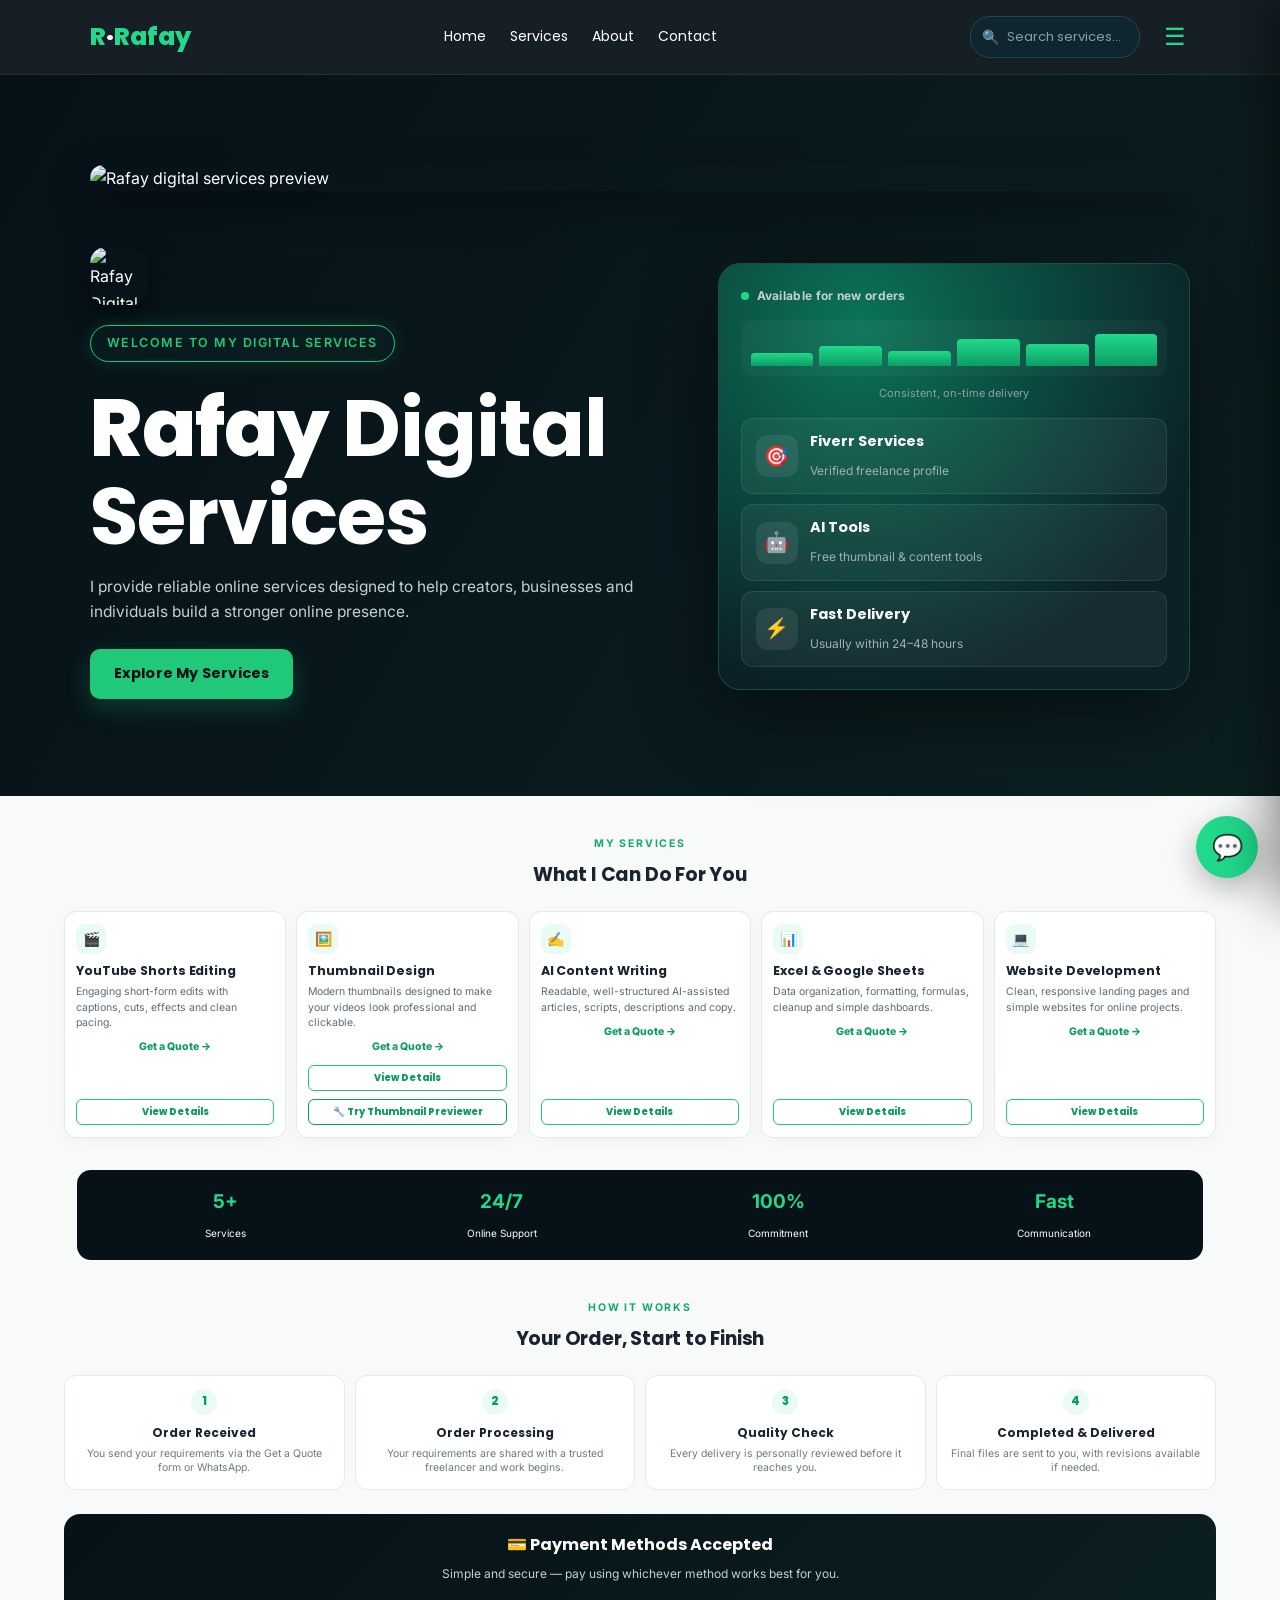
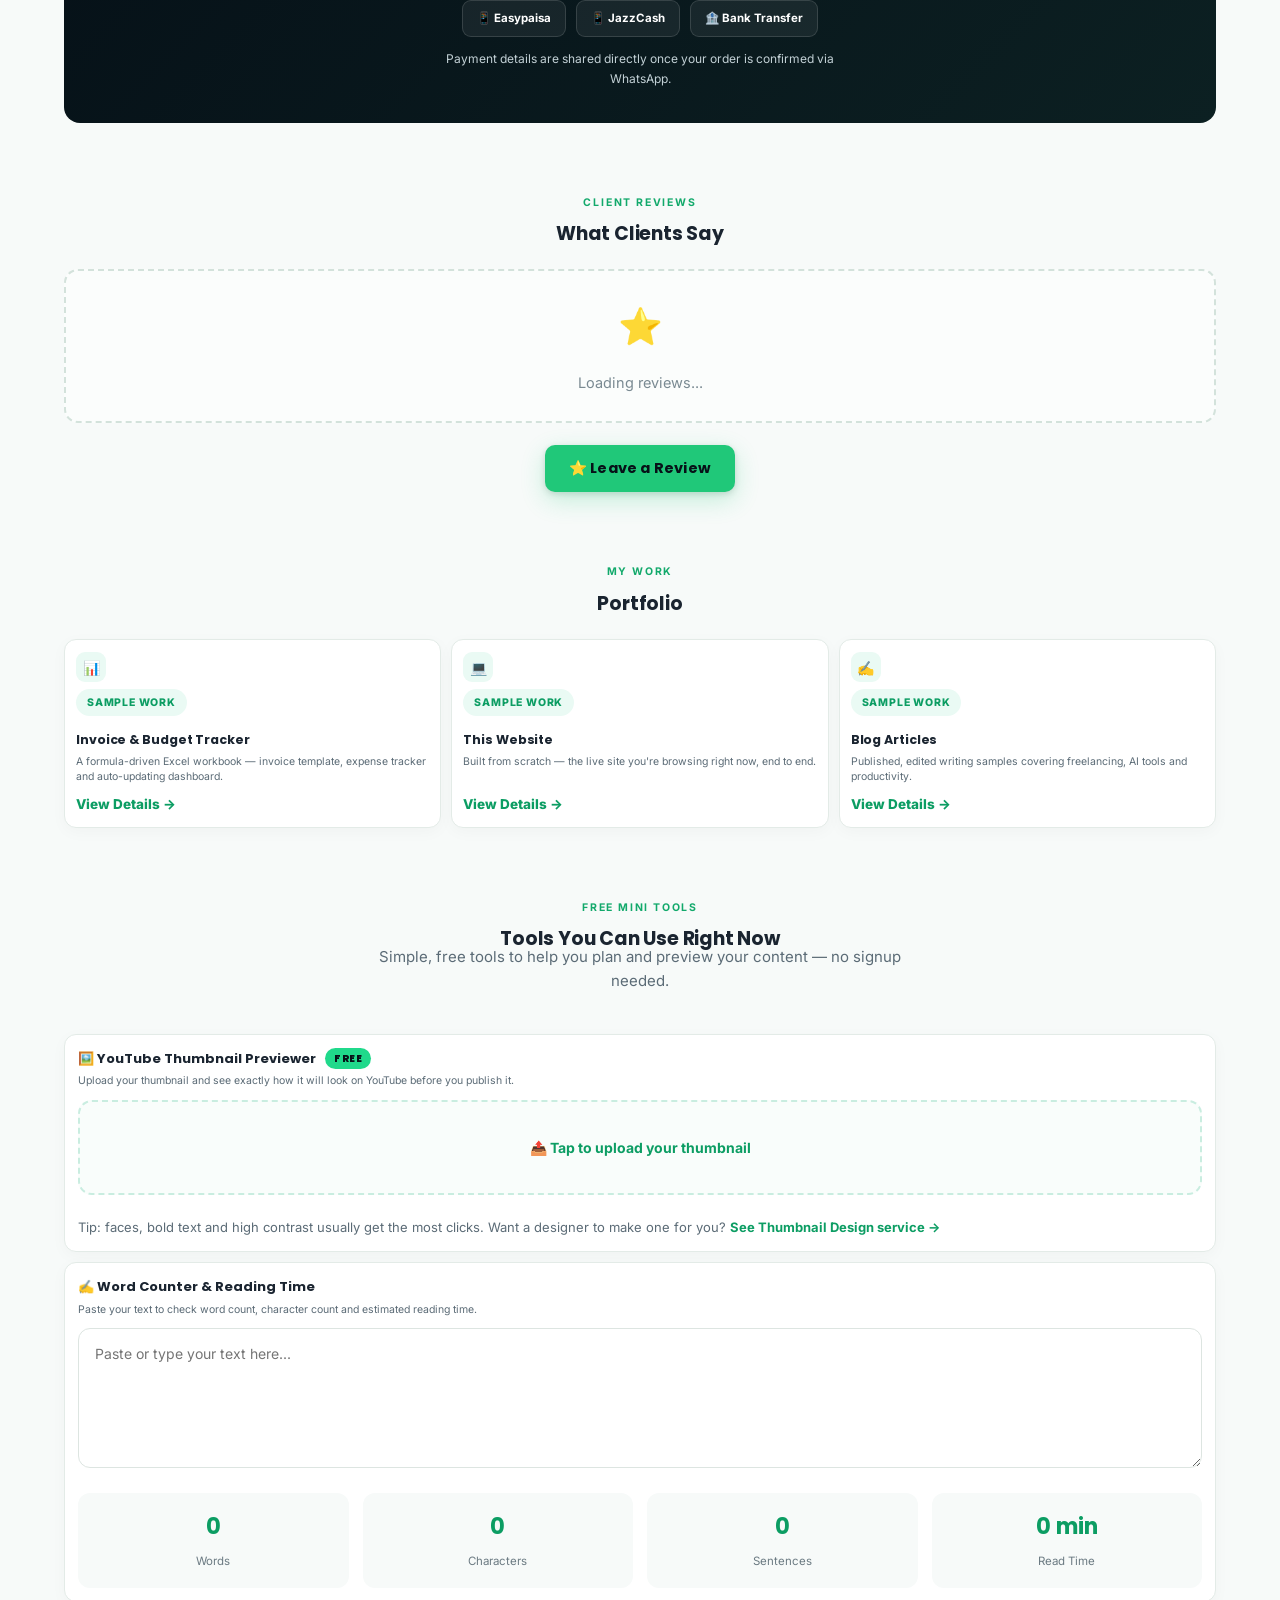
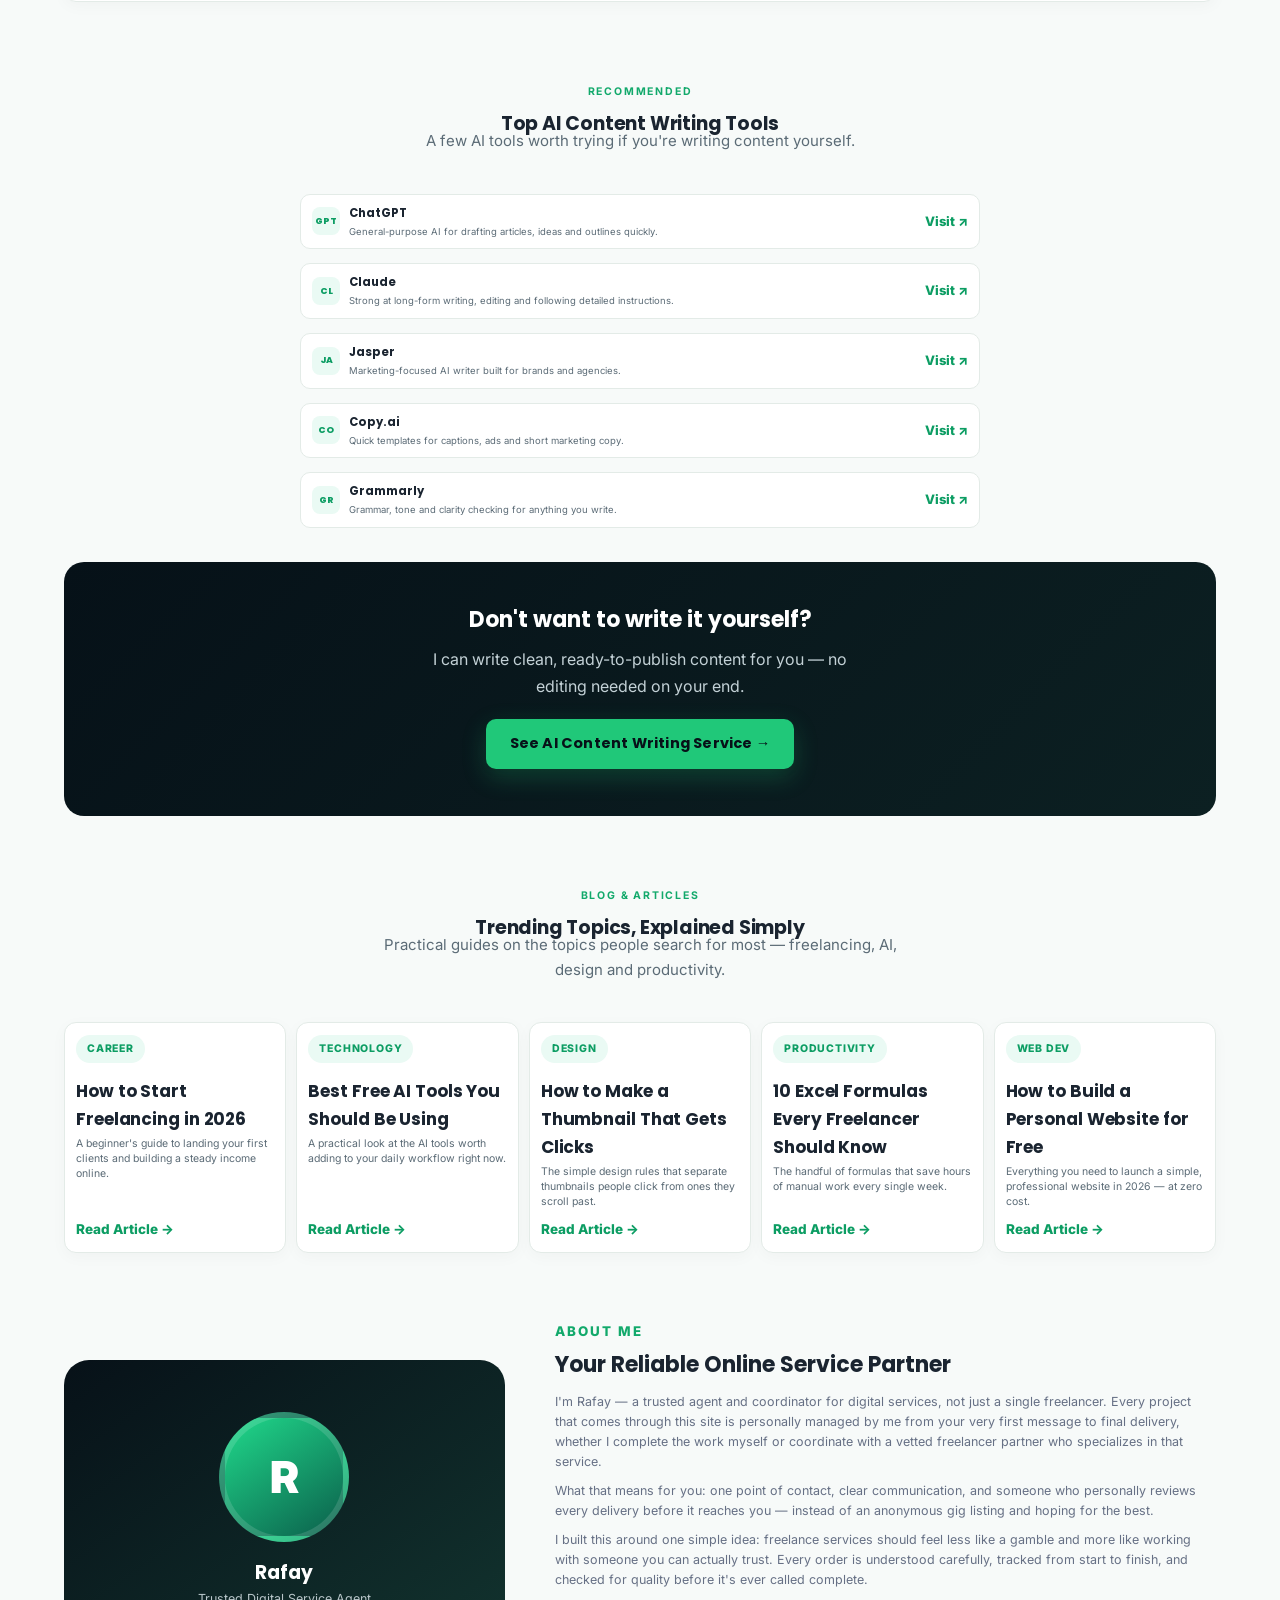
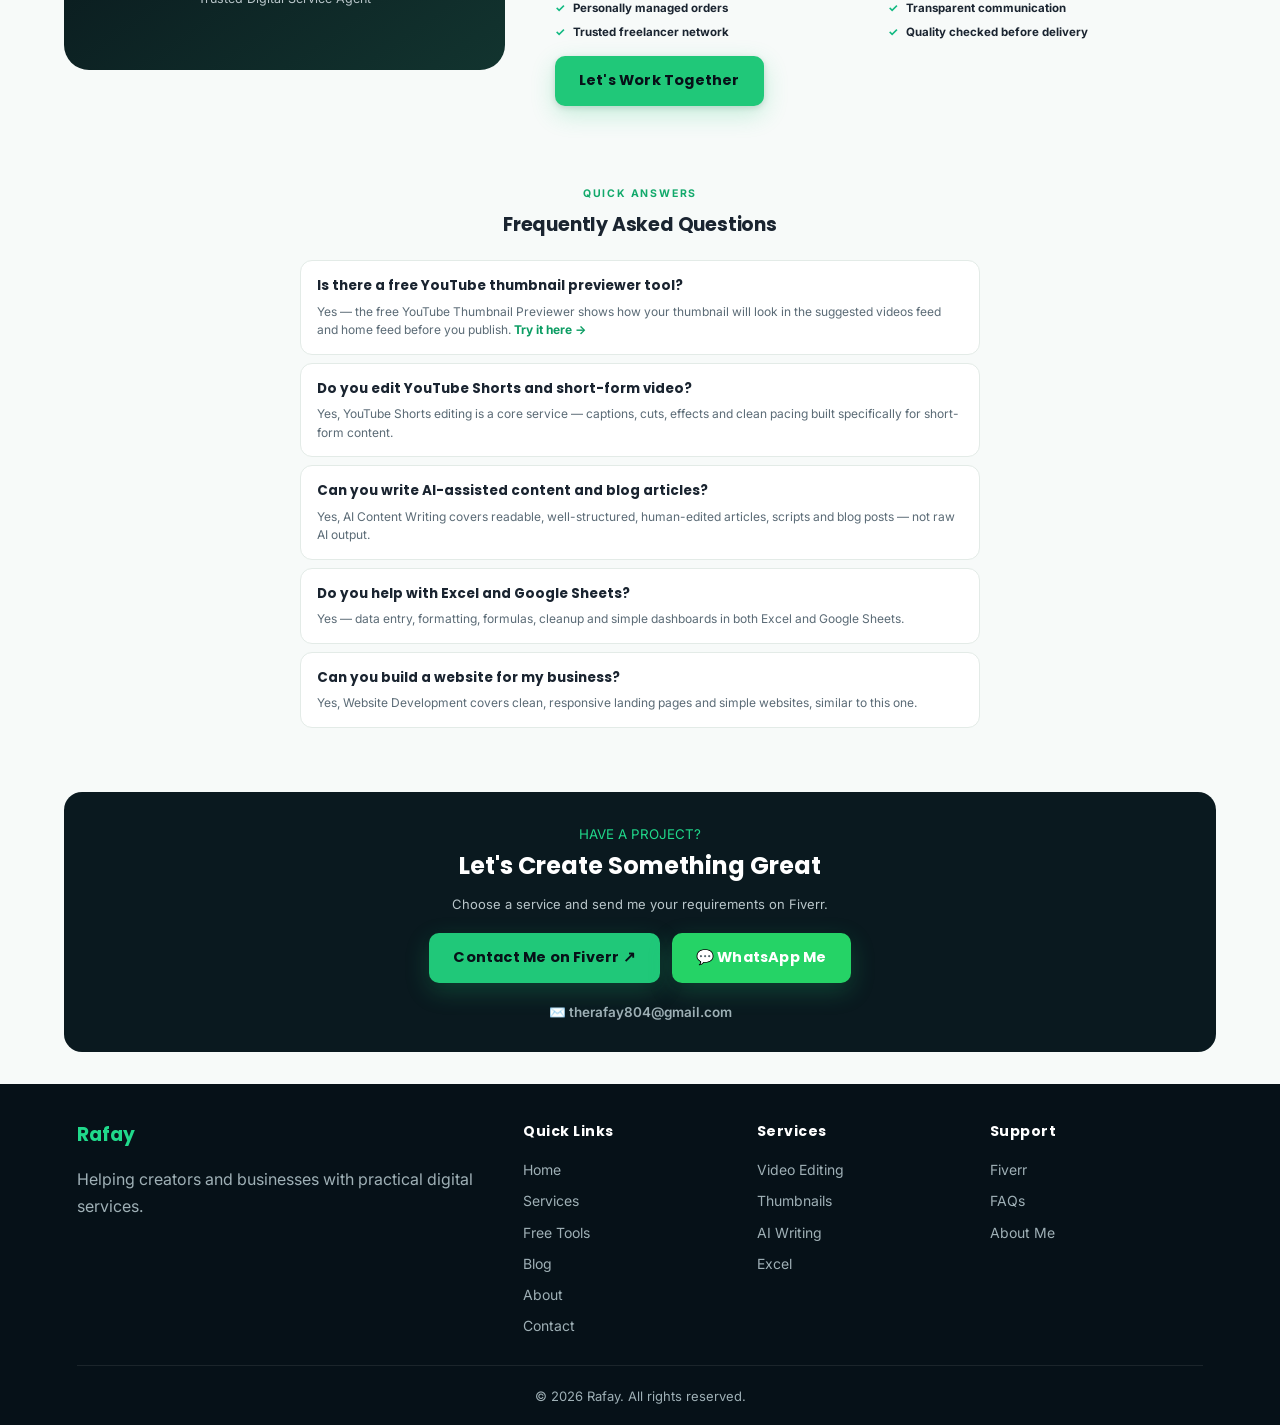
==== commit 6b3df227: "Update fmt.Println message from 'Hello' to 'Goodbye'" ====
--- a/index.html
+++ b/index.html
@@ -350,11 +350,42 @@
 
 <section id="portfolio">
   <div class="section-title"><small>MY WORK</small><h2>Portfolio</h2></div>
-  <div class="portfolio-placeholder">
-    <div class="portfolio-icon">🗂️</div>
-    <p>Selected projects and work samples will be added here soon.<br>Check back shortly!</p>
+  <div class="grid" style="grid-template-columns:repeat(3,1fr)">
+    <div class="card portfolio-card" onclick="openPortfolioModal('excel')">
+      <div class="icon">📊</div>
+      <span class="blog-tag">SAMPLE WORK</span>
+      <h3>Invoice & Budget Tracker</h3>
+      <p>A formula-driven Excel workbook — invoice template, expense tracker and auto-updating dashboard.</p>
+      <span class="blog-read">View Details →</span>
+    </div>
+    <div class="card portfolio-card" onclick="openPortfolioModal('website')">
+      <div class="icon">💻</div>
+      <span class="blog-tag">SAMPLE WORK</span>
+      <h3>This Website</h3>
+      <p>Built from scratch — the live site you're browsing right now, end to end.</p>
+      <span class="blog-read">View Details →</span>
+    </div>
+    <div class="card portfolio-card" onclick="openPortfolioModal('content')">
+      <div class="icon">✍️</div>
+      <span class="blog-tag">SAMPLE WORK</span>
+      <h3>Blog Articles</h3>
+      <p>Published, edited writing samples covering freelancing, AI tools and productivity.</p>
+      <span class="blog-read">View Details →</span>
+    </div>
   </div>
 </section>
+
+<div class="modal-overlay" id="portfolioModal">
+  <div class="modal-box">
+    <button class="modal-close" onclick="closePortfolioModal()">✕</button>
+    <div class="modal-icon" id="pfModalIcon"></div>
+    <h3 id="pfModalTitle"></h3>
+    <p class="modal-sub" id="pfModalSub"></p>
+    <ul id="pfModalList"></ul>
+    <p class="pf-honesty-note" id="pfModalNote"></p>
+    <a class="btn modal-cta" id="pfModalCta" href="#" target="_blank">View</a>
+  </div>
+</div>
 
 <section id="tools">
   <div class="section-title"><small>FREE MINI TOOLS</small><h2>Tools You Can Use Right Now</h2></div>
@@ -639,6 +670,86 @@
   }
 };
 
+const portfolioDetails = {
+  excel: {
+    icon: "📊",
+    title: "Invoice & Budget Tracker",
+    sub: "Sample spreadsheet — Excel & Google Sheets service",
+    items: [
+      "Invoice template with auto-calculating subtotal and total",
+      "Income & expense tracker with a running balance formula",
+      "Dashboard summary — totals by category, updates automatically",
+      "Built entirely with formulas (SUM, SUMIFS) — no hardcoded numbers",
+      "Color-coded: blue = sample entries, yellow = rows for your own data"
+    ],
+    note: "Honesty note: this is a personal practice project built to demonstrate spreadsheet skills — it was not commissioned by a paying client.",
+    ctaText: "Download the Sample File ↓",
+    ctaLink: "Freelancer-Invoice-Template.xlsx"
+  },
+  website: {
+    icon: "💻",
+    title: "This Website",
+    sub: "Sample project — Website Development service",
+    items: [
+      "Built from scratch with HTML, CSS and JavaScript — no page builder",
+      "Custom hero graphics, free tools, live reviews and a quote system",
+      "Fully responsive and optimized for mobile",
+      "Hosted free on Cloudflare Workers",
+      "You're looking at the actual live result right now"
+    ],
+    note: "Honesty note: this is a personal project built to demonstrate web development skills — it was not commissioned by a paying client.",
+    ctaText: "You're Already Here ↑",
+    ctaLink: "#home"
+  },
+  content: {
+    icon: "✍️",
+    title: "Blog Articles",
+    sub: "Sample writing — AI Content Writing service",
+    items: [
+      "8 published articles covering freelancing, AI tools and productivity",
+      "Written and edited for clarity — not raw, unedited AI output",
+      "Structured with proper headings for readability and SEO",
+      "Real, published content you can read in full right now"
+    ],
+    note: "Honesty note: these are personal articles written to demonstrate writing quality — they were not commissioned by a paying client.",
+    ctaText: "Read the Articles →",
+    ctaLink: "#blog"
+  }
+};
+
+function openPortfolioModal(key){
+  const data = portfolioDetails[key];
+  if(!data) return;
+  document.getElementById('pfModalIcon').textContent = data.icon;
+  document.getElementById('pfModalTitle').textContent = data.title;
+  document.getElementById('pfModalSub').textContent = data.sub;
+  const list = document.getElementById('pfModalList');
+  list.innerHTML = '';
+  data.items.forEach(item => {
+    const li = document.createElement('li');
+    li.textContent = item;
+    list.appendChild(li);
+  });
+  document.getElementById('pfModalNote').textContent = data.note;
+  const cta = document.getElementById('pfModalCta');
+  cta.textContent = data.ctaText;
+  cta.href = data.ctaLink;
+  cta.target = data.ctaLink.startsWith('#') ? '_self' : '_blank';
+  cta.onclick = data.ctaLink.startsWith('#') ? function(){ closePortfolioModal(); } : null;
+
+  document.getElementById('portfolioModal').classList.add('active');
+  document.body.style.overflow = 'hidden';
+}
+
+function closePortfolioModal(){
+  document.getElementById('portfolioModal').classList.remove('active');
+  document.body.style.overflow = '';
+}
+
+document.getElementById('portfolioModal').addEventListener('click', function(e){
+  if(e.target === this) closePortfolioModal();
+});
+
 function openServiceModal(key){
   const data = serviceDetails[key];
   if(!data) return;
